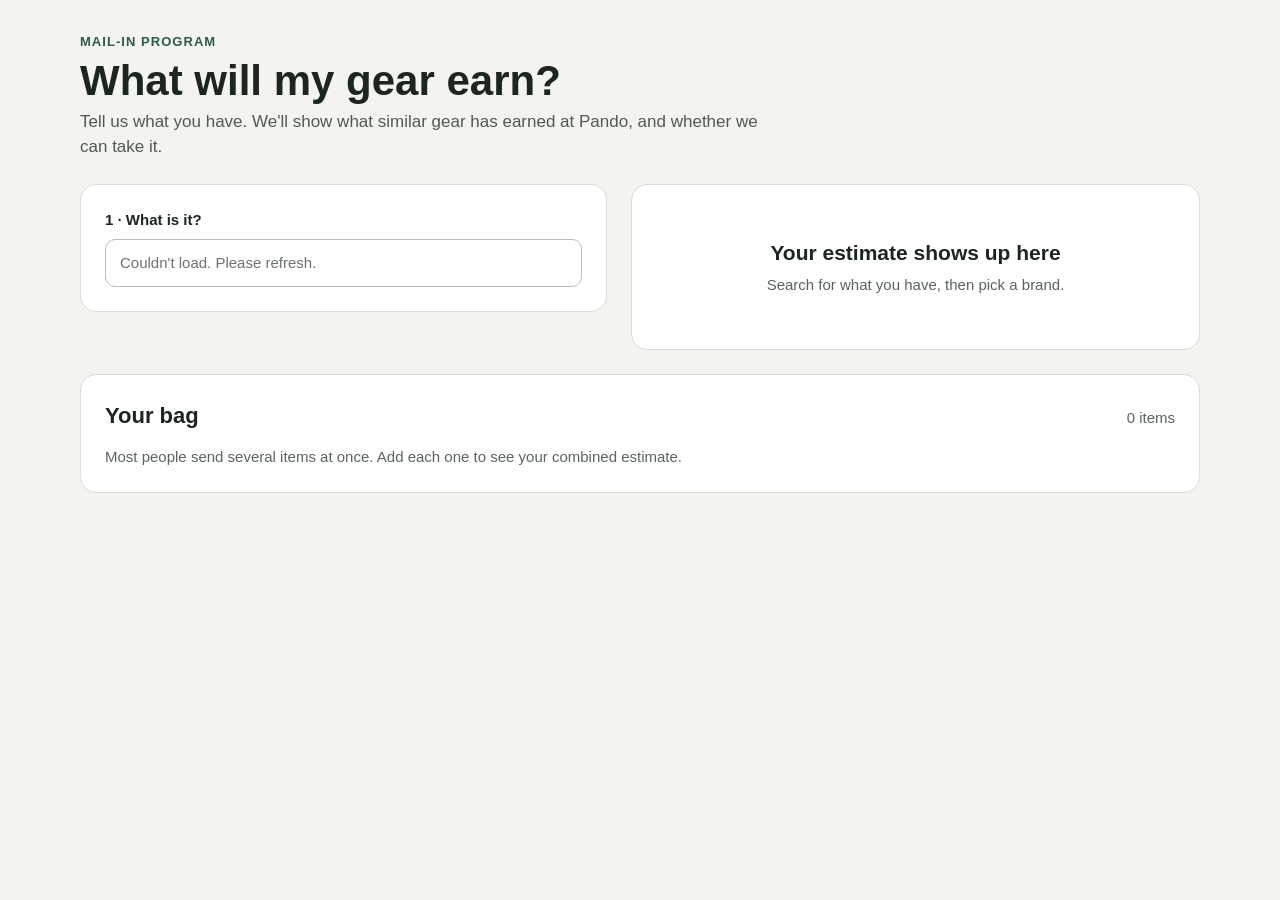
==== estimate/index.html @ 4e1f7913 "Update index.html" ====
<!doctype html>
<html lang="en">
<head>
<meta charset="utf-8">
<meta name="viewport" content="width=device-width, initial-scale=1">
<title>What will my gear earn? | Pando Refitters</title>
<meta name="robots" content="noindex">
<style>
  /* Page shell for the standalone test page. In Shopify, only #pando-estimator and its <style>/<script> are used. */
  body { margin: 0; background: #F3F4EF; font-family: -apple-system, BlinkMacSystemFont, "Segoe UI", Helvetica, Arial, sans-serif; }
  .pe-page { padding: 32px 16px 64px; }
</style>
</head>
<body>
<div class="pe-page">

<!-- ===================== Pando earnings estimator (embeddable) ===================== -->
<div id="pando-estimator" class="pe">
<style>
  .pe { --pe-accent: #2E5B47; --pe-accent-dark: #1F4033; --pe-ink: #1C2620; --pe-muted: #4F5A54; --pe-faint: #5A645E;
        --pe-line: #D9DDD3; --pe-line-2: #E3E6DE; --pe-card: #FFFFFF; --pe-soft: #F6F7F3; --pe-green-bg: #E8EFEA;
        --pe-amber-bg: #FBEEDD; --pe-amber-ink: #5A3D0B; --pe-red-bg: #F8E7E4; --pe-red-ink: #7A2626;
        color: var(--pe-ink); font: inherit; font-size: 15px; line-height: 1.5; max-width: 1120px; margin: 0 auto; box-sizing: border-box; }
  .pe *, .pe *::before, .pe *::after { box-sizing: border-box; }
  .pe button, .pe input { font: inherit; color: inherit; }
  .pe .pe-btn { color: #fff; }
  .pe .pe-btn-secondary, .pe .pe-textlink { color: var(--pe-accent-dark); }
  .pe .pe-btn[disabled] { opacity: .7; cursor: default; }
  .pe button:focus-visible, .pe input:focus-visible, .pe a:focus-visible { outline: 2px solid var(--pe-accent); outline-offset: 2px; }
  .pe [hidden] { display: none !important; }
  .pe-head { display: flex; flex-direction: column; gap: 6px; margin-bottom: 24px; max-width: 680px; }
  .pe-eyebrow { font-size: 13px; font-weight: 700; letter-spacing: .08em; text-transform: uppercase; color: var(--pe-accent); }
  .pe-h1 { margin: 0; font-size: clamp(30px, 5vw, 42px); line-height: 1.08; font-weight: 700; }
  .pe-lede { margin: 0; color: var(--pe-muted); font-size: 17px; }
  .pe-row { display: flex; flex-wrap: wrap; gap: 24px; align-items: flex-start; }
  .pe-card { background: var(--pe-card); border: 1px solid var(--pe-line); border-radius: 16px; padding: 24px; min-width: 0; }
  .pe-form { flex: 1 1 380px; display: flex; flex-direction: column; gap: 22px; }
  .pe-result { flex: 1.15 1 400px; display: flex; flex-direction: column; gap: 16px; }
  .pe-step-label { display: block; font-size: 15px; font-weight: 700; margin-bottom: 8px; }
  .pe-opt { font-weight: 400; color: var(--pe-faint); }
  .pe-input { width: 100%; min-height: 48px; padding: 0 14px; border: 1px solid #B9BFB4; border-radius: 10px; background: #fff; }
  .pe-input::placeholder { color: #6B746E; }
  .pe-list { margin-top: 6px; border: 1px solid var(--pe-line); border-radius: 12px; background: #fff; overflow: hidden; box-shadow: 0 8px 24px rgba(28,38,32,.08); }
  .pe-option { display: flex; width: 100%; justify-content: space-between; align-items: center; gap: 12px; min-height: 50px; padding: 8px 14px; border: 0; border-top: 1px solid #EEF0EA; background: #fff; text-align: left; cursor: pointer; }
  .pe-option:first-child { border-top: 0; }
  .pe-option[aria-selected="true"], .pe-option:hover { background: #EEF4F0; }
  .pe-option-main { display: flex; flex-direction: column; min-width: 0; }
  .pe-option-title { font-weight: 600; }
  .pe-option-sub { font-size: 13px; color: var(--pe-faint); }
  .pe-tag { flex-shrink: 0; font-size: 12px; font-weight: 700; border-radius: 999px; padding: 3px 10px; }
  .pe-tag-ok { color: #1F5A3A; background: #DCEBE1; }
  .pe-tag-warn { color: #7A4E00; background: #FBEAC8; }
  .pe-tag-no { color: #8A2A22; background: #F6DCD8; }
  .pe-hint { font-size: 13px; color: var(--pe-faint); margin-top: 6px; }
  .pe-chip { display: flex; justify-content: space-between; align-items: center; gap: 12px; border: 1px solid #C9CEC3; border-radius: 12px; padding: 10px 10px 10px 14px; }
  .pe-chip-title { font-weight: 700; }
  .pe-chip-sub { font-size: 13px; color: var(--pe-faint); }
  .pe-btn-ghost { flex-shrink: 0; min-height: 44px; padding: 0 14px; border: 1px solid #C9CEC3; border-radius: 10px; background: #fff; font-weight: 600; cursor: pointer; }
  .pe-pills { display: flex; flex-wrap: wrap; gap: 8px; }
  .pe-pill { min-height: 44px; padding: 0 14px; border-radius: 999px; border: 1px solid #C9CEC3; background: #fff; font-weight: 600; cursor: pointer; }
  .pe-pill[aria-pressed="true"] { background: var(--pe-accent); border-color: var(--pe-accent); color: #fff; }
  .pe-sublabel { font-size: 14px; font-weight: 700; margin: 0 0 8px; }
  .pe-accept { background: var(--pe-soft); border-radius: 12px; padding: 16px 18px; display: flex; flex-direction: column; gap: 10px; }
  .pe-accept-head { display: flex; flex-wrap: wrap; justify-content: space-between; align-items: center; gap: 8px; font-size: 14px; font-weight: 700; }
  .pe-rule { display: flex; gap: 10px; align-items: flex-start; font-size: 14px; color: #2C3A33; }
  .pe-ico { flex-shrink: 0; width: 22px; height: 22px; border-radius: 999px; display: flex; align-items: center; justify-content: center; margin-top: 1px; }
  .pe-ico-ok { background: #DCEBE1; color: #1F5A3A; }
  .pe-ico-warn { background: #FBEAC8; color: #7A4E00; }
  .pe-ico-no { background: #F6DCD8; color: #8A2A22; }
  .pe-more-toggle { display: flex; justify-content: space-between; align-items: center; gap: 12px; width: 100%; min-height: 48px; padding: 0; border: 0; background: transparent; text-align: left; cursor: pointer; }
  .pe-chev { flex-shrink: 0; width: 32px; height: 32px; border-radius: 999px; border: 1px solid #C9CEC3; display: flex; align-items: center; justify-content: center; transition: transform .15s; }
  .pe-more-toggle[aria-expanded="true"] .pe-chev { transform: rotate(180deg); }
  .pe-more { border-top: 1px solid var(--pe-line-2); padding-top: 18px; display: flex; flex-direction: column; gap: 18px; }
  .pe-more-body { display: flex; flex-direction: column; gap: 20px; }
  .pe-money { display: flex; align-items: center; gap: 8px; max-width: 220px; }
  .pe-cards { display: grid; grid-template-columns: repeat(2, minmax(0, 1fr)); gap: 8px; }
  .pe-card-btn { display: flex; flex-direction: column; gap: 2px; min-height: 60px; padding: 10px 12px; border-radius: 10px; border: 1px solid #C9CEC3; background: #fff; text-align: left; cursor: pointer; }
  .pe-card-btn[aria-pressed="true"] { border: 2px solid var(--pe-accent); background: #EEF4F0; padding: 9px 11px; }
  .pe-card-btn b { font-size: 14px; }
  .pe-card-btn span { font-size: 12px; color: var(--pe-muted); line-height: 1.35; }
  .pe-empty { text-align: center; color: var(--pe-faint); padding: 28px 0; }
  .pe-empty-title { font-size: 21px; font-weight: 700; color: var(--pe-ink); margin-bottom: 6px; }
  .pe-basis { font-size: 14px; color: var(--pe-muted); }
  .pe-ranges { display: grid; grid-template-columns: repeat(2, minmax(0, 1fr)); gap: 12px; }
  .pe-range { border: 1px solid #C9CEC3; border-radius: 12px; padding: 14px 16px; background: #fff; text-align: left; cursor: pointer; width: 100%; }
  .pe-range[aria-pressed="true"] { border: 2px solid var(--pe-accent); padding: 13px 15px; background: #EEF4F0; }
  .pe-range-pick { display: flex; align-items: center; gap: 8px; }
  .pe-radio { width: 16px; height: 16px; border-radius: 50%; border: 2px solid #9AA39C; flex-shrink: 0; }
  .pe-range[aria-pressed="true"] .pe-radio { border-color: var(--pe-accent); background: radial-gradient(circle, var(--pe-accent) 45%, transparent 50%); }
  .pe-timing { font-size: 14px; color: #3F4A44; }
  .pe-range-sub { font-size: 13px; color: var(--pe-muted); margin-top: 2px; }
  .pe-badge { display: inline-flex; align-items: center; gap: 6px; font-size: 13px; font-weight: 600; color: #1F5A3A; background: #E3EFE7; border-radius: 999px; padding: 4px 12px; align-self: flex-start; }
  .pe-rough-head { font-size: 20px; font-weight: 700; line-height: 1.3; margin: 0; }
  .pe-rough-body { margin: 0; color: var(--pe-muted); }
  .pe-inline-msrp { display: flex; flex-wrap: wrap; gap: 8px; align-items: center; }
  .pe-inline-msrp .pe-money { flex: 1 1 160px; max-width: none; }
  .pe-btn-secondary { min-height: 48px; padding: 0 18px; border: 1px solid var(--pe-accent); border-radius: 10px; background: #fff; color: var(--pe-accent-dark); font-weight: 700; cursor: pointer; }
  .pe-btn-secondary:hover { background: #EEF4F0; }
  .pe-context { border-top: 1px solid var(--pe-line-2); padding-top: 14px; display: flex; flex-direction: column; gap: 4px; }
  .pe-context-lede { font-size: 14px; color: var(--pe-muted); margin: 0 0 4px; }
  .pe-context .pe-comp-title { font-weight: 500; color: #3F4A44; }
  .pe-context .pe-comp-earn b { font-weight: 600; color: #3F4A44; }
  .pe-textlink { background: none; border: 0; padding: 0; color: var(--pe-accent-dark); font-weight: 600; text-decoration: underline; text-underline-offset: 3px; cursor: pointer; font-size: 14px; align-self: flex-start; }
  .pe-req { border: 1px solid var(--pe-line); border-radius: 12px; padding: 16px; display: flex; flex-direction: column; gap: 10px; background: #FCFCFA; }
  .pe-req h4 { margin: 0; font-size: 16px; }
  .pe-textarea { width: 100%; min-height: 84px; padding: 10px 14px; border: 1px solid #B9BFB4; border-radius: 10px; resize: vertical; font: inherit; }
  .pe-pending { font-size: 13px; font-weight: 600; color: #7A4E00; }
  .pe-badge-info { color: #3D4A63; background: #E6EAF2; }
  .pe-used { font-size: 13px; color: var(--pe-muted); display: flex; flex-wrap: wrap; gap: 4px 10px; align-items: baseline; }
  .pe-used .pe-textlink { font-size: 13px; }
  .pe-inline-flow { display: flex; flex-direction: column; gap: 16px; border: 1px solid var(--pe-line); border-radius: 12px; padding: 16px; background: #FCFCFA; }
  .pe .pe-btn[aria-disabled="true"] { opacity: .55; cursor: not-allowed; }
  .pe-range-label { font-size: 13px; font-weight: 600; color: #3F4A44; }
  .pe-range-value { font-size: clamp(24px, 4vw, 30px); font-weight: 700; line-height: 1.15; }
  .pe-note { border-radius: 12px; padding: 12px 16px; font-size: 14px; }
  .pe-note-green { background: var(--pe-green-bg); color: var(--pe-accent-dark); }
  .pe-note-amber { background: var(--pe-amber-bg); color: var(--pe-amber-ink); }
  .pe-note-red { background: var(--pe-red-bg); color: var(--pe-red-ink); }
  .pe-nudge { display: flex; gap: 12px; align-items: center; justify-content: space-between; width: 100%; min-height: 50px; padding: 12px 16px; border: 1px dashed #8FA597; border-radius: 12px; background: #F6F9F7; text-align: left; color: var(--pe-accent-dark); cursor: pointer; }
  .pe-comps h3 { margin: 0 0 4px; font-size: 15px; }
  .pe-comp { display: flex; justify-content: space-between; gap: 12px; padding: 11px 0; border-top: 1px solid var(--pe-line-2); }
  .pe-comp-title { font-weight: 600; }
  .pe-comp-meta { font-size: 13px; color: var(--pe-faint); }
  .pe-comp-earn { display: flex; flex-direction: column; align-items: flex-end; flex-shrink: 0; text-align: right; }
  .pe-btn { min-height: 48px; padding: 0 20px; border: 0; border-radius: 10px; background: var(--pe-accent); color: #fff; font-weight: 700; cursor: pointer; width: 100%; }
  .pe-btn:hover { background: var(--pe-accent-dark); }
  .pe-trust { display: flex; gap: 10px; align-items: flex-start; font-size: 13px; color: #3F4A44; border-top: 1px solid var(--pe-line-2); padding-top: 14px; }
  .pe-bag { margin-top: 24px; display: flex; flex-direction: column; gap: 14px; }
  .pe-bag-head { display: flex; justify-content: space-between; align-items: baseline; gap: 12px; }
  .pe-bag-head h2 { margin: 0; font-size: 22px; }
  .pe-bag-item { display: flex; justify-content: space-between; align-items: center; gap: 12px; padding: 10px 0; border-top: 1px solid var(--pe-line-2); }
  .pe-total { background: var(--pe-soft); border-radius: 12px; padding: 14px 16px; }
  .pe-total-value { font-size: 24px; font-weight: 700; line-height: 1.2; }
  .pe-x { min-width: 44px; min-height: 44px; border: 1px solid #C9CEC3; border-radius: 10px; background: #fff; cursor: pointer; display: flex; align-items: center; justify-content: center; }
  .pe-link-btn { display: flex; align-items: center; justify-content: center; min-height: 48px; border-radius: 10px; background: var(--pe-accent); color: #fff; font-weight: 700; text-decoration: none; }
  .pe-spin { display: inline-block; width: 14px; height: 14px; border: 2px solid #C9CEC3; border-top-color: var(--pe-accent); border-radius: 50%; animation: pe-spin .8s linear infinite; vertical-align: -2px; margin-right: 8px; }
  @keyframes pe-spin { to { transform: rotate(360deg); } }
  @media (max-width: 520px) { .pe-card { padding: 18px; } .pe-cards { grid-template-columns: 1fr; } }
</style>

<div class="pe-head">
  <div class="pe-eyebrow">Mail-in program</div>
  <h1 class="pe-h1">What will my gear earn?</h1>
  <p class="pe-lede">Tell us what you have. We'll show what similar gear has earned at Pando, and whether we can take it.</p>
</div>

<div class="pe-row">
  <section class="pe-card pe-form" aria-label="Your item">
    <div>
      <label class="pe-step-label" for="pe-cat">1 · What is it?</label>
      <div id="pe-cat-search">
        <input id="pe-cat" class="pe-input" type="text" role="combobox" aria-autocomplete="list" aria-expanded="false" aria-controls="pe-cat-list" autocomplete="off" placeholder="Loading…" disabled>
        <div id="pe-cat-list" class="pe-list" role="listbox" hidden></div>
        <div id="pe-cat-nomatch" class="pe-hint" hidden>No match yet. Try a simpler word, like “jacket”, “pack” or “skis”.</div>
      </div>
      <div id="pe-cat-chip" hidden></div>
      <div id="pe-labels" hidden style="margin-top:12px"></div>
    </div>

    <div id="pe-accept" class="pe-accept" hidden></div>

    <div id="pe-brand-step" hidden>
      <label class="pe-step-label" for="pe-brand">2 · Brand</label>
      <div id="pe-brand-search">
        <input id="pe-brand" class="pe-input" type="text" role="combobox" aria-autocomplete="list" aria-expanded="false" aria-controls="pe-brand-list" autocomplete="off" placeholder="Start typing a brand">
        <div id="pe-brand-list" class="pe-list" role="listbox" hidden></div>
      </div>
      <div id="pe-brand-chip" hidden></div>
    </div>

    <div id="pe-more" class="pe-more" hidden>
      <button type="button" id="pe-more-toggle" class="pe-more-toggle" aria-expanded="false" aria-controls="pe-more-body">
        <span><span style="font-weight:700">3 · Tell us more</span> <span class="pe-opt">(optional)</span><br><span id="pe-more-summary" class="pe-opt" style="font-size:13px"></span></span>
        <span class="pe-chev" aria-hidden="true"><svg width="14" height="14" viewBox="0 0 14 14" fill="none" stroke="currentColor" stroke-width="1.8" stroke-linecap="round" stroke-linejoin="round"><path d="M3.5 5.5L7 9l3.5-3.5"/></svg></span>
      </button>
      <div id="pe-more-body" class="pe-more-body" hidden>
        <div>
          <label class="pe-sublabel" for="pe-msrp" style="display:block">Original retail price</label>
          <div class="pe-money"><span style="font-weight:600">$</span><input id="pe-msrp" class="pe-input" type="number" inputmode="decimal" min="0" placeholder="e.g. 260"></div>
          <div class="pe-hint">The best way to tell us it's a premium model. A rough guess is fine.</div>
        </div>
        <div><div class="pe-sublabel">Condition</div><div id="pe-cond" class="pe-cards"></div></div>
        <div><div class="pe-sublabel">Age</div><div id="pe-age" class="pe-cards"></div></div>
        <div id="pe-fit-wrap" hidden><div class="pe-sublabel">Fit</div><div id="pe-fit" class="pe-pills"></div></div>
        <div id="pe-attrs"></div>
      </div>
    </div>
  </section>

  <section class="pe-card pe-result" id="pe-result" aria-live="polite"></section>
</div>

<section class="pe-card pe-bag" id="pe-bag" aria-label="Your bag"></section>

<script>
(() => {
  // ---------------- config ----------------
  const CONFIG = {
    functionUrl: "https://ehzcymnztsbbroxzcidq.supabase.co/functions/v1/earnings-estimate",
    restUrl: "https://ehzcymnztsbbroxzcidq.supabase.co/rest/v1",
    // Public (anon) key: safe to embed. It can only call the estimator and the brand list.
    anonKey: "eyJhbGciOiJIUzI1NiIsInR5cCI6IkpXVCJ9.eyJpc3MiOiJzdXBhYmFzZSIsInJlZiI6ImVoemN5bW56dHNiYnJveHpjaWRxIiwicm9sZSI6ImFub24iLCJpYXQiOjE3NzQ4OTUxOTIsImV4cCI6MjA5MDQ3MTE5Mn0.mwNRsmt9WGZAu85WY3GQ74VYilX3P9833gHBOrleTi8",
    rulesUrl: "rules.json",          // draft acceptance rules; moves to Airtable after review
    mailInUrl: "/pages/mail-in",     // where "Start my mail-in" goes
    freeShippingNote: "Free prepaid shipping label for bags of [X]+ items.",
    source: "estimate-page",
  };

  const root = document.getElementById("pando-estimator");
  const $ = (id) => root.querySelector("#" + id);
  const esc = (s) => String(s ?? "").replace(/[&<>"']/g, (c) => ({ "&": "&amp;", "<": "&lt;", ">": "&gt;", '"': "&quot;", "'": "&#39;" }[c]));
  const money = (n) => "$" + Number(n).toLocaleString("en-US");
  const shortName = (c) => { const p = c.split(" - "); return p[p.length - 1].trim(); };
  const headers = { "Content-Type": "application/json", Authorization: "Bearer " + CONFIG.anonKey, apikey: CONFIG.anonKey };

  const sessionId = (() => {
    try { let s = sessionStorage.getItem("pe-session"); if (!s) { s = Math.random().toString(36).slice(2) + Date.now().toString(36); sessionStorage.setItem("pe-session", s); } return s; }
    catch { return Math.random().toString(36).slice(2); }
  })();

  const CONDITIONS = [
    { id: "Excellent", label: "Like new", desc: "No visible wear. Could pass for new." },
    { id: "Great", label: "Great", desc: "Light wear you'd have to look for." },
    { id: "Good", label: "Good", desc: "Visible wear, fully functional." },
    { id: "Fair", label: "Well used", desc: "Obvious wear or cosmetic flaws." },
  ];
  const AGES = [
    { id: "Current", label: "Current", desc: "Still sold new, or 1–3 years old" },
    { id: "Recent", label: "A few years old", desc: "3–9 years old" },
    { id: "Legacy", label: "Older", desc: "10+ years old" },
  ];
  const ELIG = {
    "Mail-in OK": ["Mail-in accepted", "pe-tag-ok"],
    "In store only": ["In store only", "pe-tag-warn"],
    "Ask first": ["Case by case", "pe-tag-warn"],
    "Not accepting": ["Not accepting", "pe-tag-no"],
    "Donation only": ["Donation only", "pe-tag-warn"],
  };
  const ICON_CHECK = '<svg width="12" height="12" viewBox="0 0 12 12" fill="none" stroke="currentColor" stroke-width="2" stroke-linecap="round" stroke-linejoin="round" aria-hidden="true"><path d="M2.5 6.2l2.3 2.3 4.7-5"/></svg>';
  const ICON = {
    ok: '<span class="pe-ico pe-ico-ok" aria-label="Accepted"><svg width="12" height="12" viewBox="0 0 12 12" fill="none" stroke="currentColor" stroke-width="2" stroke-linecap="round" stroke-linejoin="round"><path d="M2.5 6.2l2.3 2.3 4.7-5"/></svg></span>',
    warn: '<span class="pe-ico pe-ico-warn" aria-label="Heads up"><svg width="12" height="12" viewBox="0 0 12 12" fill="none" stroke="currentColor" stroke-width="2" stroke-linecap="round"><path d="M6 2.5v4.2"/><path d="M6 9.3v.1"/></svg></span>',
    no: '<span class="pe-ico pe-ico-no" aria-label="Not accepted"><svg width="12" height="12" viewBox="0 0 12 12" fill="none" stroke="currentColor" stroke-width="2" stroke-linecap="round"><path d="M3.3 3.3l5.4 5.4M8.7 3.3l-5.4 5.4"/></svg></span>',
  };

  // ---------------- state ----------------
  const S = {
    cats: [], rules: {}, brands: [],
    catResults: [], catActive: 0, cat: null, label: null,
    brandResults: [], brandActive: 0, brand: "",
    moreOpen: false, msrp: "", msrpDraft: "", cond: "", age: "", size: "", attrs: {}, payout: "credit", flash: "",
    result: null, loading: false, error: "", added: false,
    req: { open: false, email: "", note: "", sending: false, sent: false, error: "" },
    bag: loadBag(),
  };
  function loadBag() { try { return JSON.parse(localStorage.getItem("pe-bag") || "[]"); } catch { return []; } }
  function saveBag() { try { localStorage.setItem("pe-bag", JSON.stringify(S.bag)); } catch {} }
  const ruleFor = (cat) => (cat && S.rules[cat.name.trim()]) || { m: "Ask first", r: [] };

  // ---------------- data loading ----------------
  async function init() {
    try {
      const [catRes, rulesRes, brandRes] = await Promise.all([
        fetch(CONFIG.functionUrl + "?action=categories", { headers }),
        fetch(CONFIG.rulesUrl).catch(() => null),
        fetch(CONFIG.restUrl + "/rpc/estimator_brands", { method: "POST", headers, body: "{}" }).catch(() => null),
      ]);
      S.cats = (await catRes.json()).categories || [];
      if (rulesRes && rulesRes.ok) S.rules = await rulesRes.json();
      if (brandRes && brandRes.ok) S.brands = (await brandRes.json()).map((b) => b.brand);
      const input = $("pe-cat");
      input.disabled = false;
      input.placeholder = "Try “puffy”, “skis” or “tent”";
    } catch (e) {
      $("pe-cat").placeholder = "Couldn't load. Please refresh.";
    }
    renderResult(); renderBag();
  }

  // ---------------- category search ----------------
  function searchCats(q) {
    const query = q.trim().toLowerCase();
    if (query.length < 2) return [];
    const tokens = query.split(/\s+/);
    const out = [];
    for (const cat of S.cats) {
      const labels = cat.labels.length ? cat.labels : [shortName(cat.name)];
      const terms = cat.searchTerms || [];
      const hay = [cat.name, ...cat.labels, ...terms].join(" | ").toLowerCase();
      if (!tokens.every((t) => hay.includes(t))) continue;
      let best = 0, viaTerm = null;
      for (const t of terms) {
        const tl = t.toLowerCase();
        const s = tl === query ? 9 : tl.startsWith(query) ? 7 : tl.includes(query) ? 5 : 0;
        if (s > best) { best = s; viaTerm = t; }
      }
      const labelHits = labels.map((l) => {
        const ll = l.toLowerCase();
        return { l, s: ll === query ? 10 : ll.startsWith(query) ? 8 : ll.includes(query) ? 6 : 0 };
      }).filter((x) => x.s > 0);
      if (labelHits.length) {
        for (const h of labelHits) out.push({ cat, label: cat.labels.length ? h.l : null, title: h.l, score: h.s });
      } else {
        const nameScore = cat.name.toLowerCase().includes(query) ? 4 : 2;
        out.push({ cat, label: cat.labels[0] || null, title: labels[0], via: viaTerm, score: Math.max(best, nameScore) });
      }
    }
    const elig = (c) => ruleFor(c).m;
    out.sort((a, b) => (b.score - a.score) || ((elig(a.cat) === "Not accepting") - (elig(b.cat) === "Not accepting")) || a.title.localeCompare(b.title));
    return out.slice(0, 8);
  }

  let noMatchTimer = null;
  function onCatInput() {
    const q = $("pe-cat").value;
    S.catResults = searchCats(q);
    S.catActive = 0;
    renderCatList();
    clearTimeout(noMatchTimer);
    if (q.trim().length >= 3 && !S.catResults.length) {
      noMatchTimer = setTimeout(() => {
        fetch(CONFIG.functionUrl, { method: "POST", headers, body: JSON.stringify({ event: "search_no_match", query: q.trim(), sessionId, source: CONFIG.source }) }).catch(() => {});
      }, 1500);
    }
  }

  function renderCatList() {
    const list = $("pe-cat-list"), input = $("pe-cat");
    const q = input.value.trim();
    $("pe-cat-nomatch").hidden = !(q.length >= 3 && !S.catResults.length);
    if (!S.catResults.length) { list.hidden = true; input.setAttribute("aria-expanded", "false"); return; }
    list.innerHTML = S.catResults.map((r, i) => {
      const e = ELIG[ruleFor(r.cat).m];
      const tag = e && ruleFor(r.cat).m !== "Mail-in OK" ? `<span class="pe-tag ${e[1]}">${esc(e[0])}</span>` : "";
      return `<button type="button" class="pe-option" role="option" id="pe-cat-opt-${i}" aria-selected="${i === S.catActive}" data-i="${i}">
        <span class="pe-option-main"><span class="pe-option-title">${esc(r.title)}</span><span class="pe-option-sub">${esc(r.cat.name)}</span></span>${tag}</button>`;
    }).join("");
    list.hidden = false;
    input.setAttribute("aria-expanded", "true");
    input.setAttribute("aria-activedescendant", "pe-cat-opt-" + S.catActive);
  }

  function selectCat(r) {
    S.cat = r.cat; S.label = r.label;
    S.size = r.cat.sizeTypes.length === 1 ? r.cat.sizeTypes[0] : "";
    resetItem(); S.flash = "";
    $("pe-cat").value = ""; S.catResults = []; renderCatList();
    renderAll(); requestEstimate();
    if (!S.brand) setTimeout(() => $("pe-brand") && $("pe-brand").focus(), 0);
  }

  // ---------------- brand search ----------------
  function searchBrands(q) {
    const s = q.trim().toLowerCase();
    if (!s) return [];
    const starts = [], contains = [];
    for (const b of S.brands) {
      const bl = b.toLowerCase();
      if (bl.startsWith(s)) starts.push(b); else if (bl.includes(s)) contains.push(b);
    }
    const res = starts.concat(contains).slice(0, 6);
    if (!res.some((b) => b.toLowerCase() === s) && q.trim().length >= 2) res.push({ custom: q.trim() });
    res.push("Other / not sure");
    return res;
  }
  function renderBrandList() {
    const list = $("pe-brand-list"), input = $("pe-brand");
    if (!S.brandResults.length) { list.hidden = true; input.setAttribute("aria-expanded", "false"); return; }
    list.innerHTML = S.brandResults.map((b, i) => {
      const label = typeof b === "object" ? `Use “${esc(b.custom)}”` : esc(b);
      return `<button type="button" class="pe-option" role="option" id="pe-brand-opt-${i}" aria-selected="${i === S.brandActive}" data-i="${i}"><span class="pe-option-title">${label}</span></button>`;
    }).join("");
    list.hidden = false;
    input.setAttribute("aria-expanded", "true");
    input.setAttribute("aria-activedescendant", "pe-brand-opt-" + S.brandActive);
  }
  function selectBrand(b) {
    S.brand = typeof b === "object" ? b.custom : (b === "Other / not sure" ? "Other" : b);
    S.added = false; resetReq();
    $("pe-brand").value = ""; S.brandResults = []; renderBrandList();
    renderAll(); requestEstimate();
  }

  function comboKeys(e, kind) {
    const isCat = kind === "cat";
    const list = isCat ? S.catResults : S.brandResults;
    if (!list.length) return;
    const key = isCat ? "catActive" : "brandActive";
    if (e.key === "ArrowDown") { e.preventDefault(); S[key] = Math.min(S[key] + 1, list.length - 1); }
    else if (e.key === "ArrowUp") { e.preventDefault(); S[key] = Math.max(S[key] - 1, 0); }
    else if (e.key === "Enter") { e.preventDefault(); isCat ? selectCat(list[S[key]]) : selectBrand(list[S[key]]); return; }
    else if (e.key === "Escape") { if (isCat) { S.catResults = []; } else { S.brandResults = []; } }
    else return;
    isCat ? renderCatList() : renderBrandList();
  }

  // ---------------- form rendering ----------------
  function renderAll() {
    const cat = S.cat;
    const rule = ruleFor(cat);
    const paying = cat && rule.m !== "Not accepting" && rule.m !== "Donation only";

    $("pe-cat-search").hidden = !!cat;
    $("pe-cat-chip").hidden = !cat;
    if (cat) {
      $("pe-cat-chip").innerHTML = `<div class="pe-chip"><div><div class="pe-chip-title">${esc(S.label || shortName(cat.name))}</div><div class="pe-chip-sub">${esc(cat.name)}</div></div><button type="button" class="pe-btn-ghost" data-act="clear-cat">Change</button></div>`;
    }
    const labels = $("pe-labels");
    labels.hidden = !(cat && cat.labels.length > 1);
    if (cat && cat.labels.length > 1) {
      labels.innerHTML = `<div class="pe-sublabel">Which type?</div><div class="pe-pills">${cat.labels.map((l) => `<button type="button" class="pe-pill" aria-pressed="${l === S.label}" data-act="label" data-v="${esc(l)}">${esc(l)}</button>`).join("")}</div>`;
    }

    const acc = $("pe-accept");
    acc.hidden = !cat;
    if (cat) {
      const e = ELIG[rule.m] || ELIG["Ask first"];
      const rows = rule.r.length ? rule.r.map((x) => {
        const kind = x[0] === "+" ? "ok" : x[0] === "-" ? "no" : "warn";
        return `<div class="pe-rule">${ICON[kind]}<span>${esc(x.slice(2))}</span></div>`;
      }).join("") : `<div class="pe-rule"><span>We'll review this one by hand. Ask us if you're not sure.</span></div>`;
      acc.innerHTML = `<div class="pe-accept-head"><span>What we accept</span><span class="pe-tag ${e[1]}">${esc(e[0])}</span></div>${rows}`;
    }

    $("pe-brand-step").hidden = !paying;
    $("pe-brand-search").hidden = !!S.brand;
    $("pe-brand-chip").hidden = !S.brand;
    if (S.brand) {
      $("pe-brand-chip").innerHTML = `<div class="pe-chip"><div class="pe-chip-title">${esc(S.brand === "Other" ? "Other / not sure" : S.brand)}</div><button type="button" class="pe-btn-ghost" data-act="clear-brand">Change</button></div>`;
    }

    $("pe-more").hidden = !paying;
    $("pe-more-toggle").setAttribute("aria-expanded", String(S.moreOpen));
    $("pe-more-body").hidden = !S.moreOpen;
    const filled = [S.msrp && "retail price", S.cond && "condition", S.age && "age", S.size && cat && cat.sizeTypes.length > 1 && "fit"].filter(Boolean);
    const attrCount = Object.values(S.attrs).filter((v) => v.length).length;
    if (attrCount) filled.push(attrCount + " detail" + (attrCount > 1 ? "s" : ""));
    $("pe-more-summary").textContent = filled.length ? "Added: " + filled.join(", ") : "Retail price, condition and age sharpen the estimate";

    $("pe-cond").innerHTML = CONDITIONS.map((c) => `<button type="button" class="pe-card-btn" aria-pressed="${c.id === S.cond}" data-act="cond" data-v="${c.id}"><b>${c.label}</b><span>${c.desc}</span></button>`).join("");
    $("pe-age").innerHTML = AGES.map((a) => `<button type="button" class="pe-card-btn" aria-pressed="${a.id === S.age}" data-act="age" data-v="${a.id}"><b>${a.label}</b><span>${a.desc}</span></button>`).join("");
    const fits = cat ? cat.sizeTypes : [];
    $("pe-fit-wrap").hidden = fits.length < 2;
    $("pe-fit").innerHTML = fits.map((z) => `<button type="button" class="pe-pill" aria-pressed="${z === S.size}" data-act="size" data-v="${esc(z)}">${esc(z)}</button>`).join("");
    $("pe-attrs").innerHTML = (cat ? cat.attributes : []).map((a) => {
      const multi = /feature/i.test(a.label);
      const cur = S.attrs[a.key] || [];
      return `<div style="margin-bottom:18px"><div class="pe-sublabel">${esc(a.label)} ${multi ? '<span class="pe-opt">(pick any)</span>' : ""}</div><div class="pe-pills">${a.options.map((o) =>
        `<button type="button" class="pe-pill" aria-pressed="${cur.includes(o)}" data-act="attr" data-k="${a.key}" data-multi="${multi}" data-v="${esc(o)}">${esc(o)}</button>`).join("")}</div></div>`;
    }).join("");

    renderResult();
  }

  // ---------------- estimate ----------------
  let estTimer = null, reqSeq = 0;
  function requestEstimate(delay = 300) {
    clearTimeout(estTimer);
    const rule = ruleFor(S.cat);
    if (!S.cat || !S.brand || rule.m === "Not accepting" || rule.m === "Donation only") { S.result = null; S.loading = false; renderResult(); return; }
    S.loading = true; renderResult();
    estTimer = setTimeout(async () => {
      const seq = ++reqSeq;
      const attributes = {};
      for (const [k, v] of Object.entries(S.attrs)) if (v.length) attributes[k] = v;
      try {
        const res = await fetch(CONFIG.functionUrl, {
          method: "POST", headers,
          body: JSON.stringify({ category: S.cat.id, label: S.label, brand: S.brand, sizeType: S.size || null, attributes,
            condition: S.cond || null, age: S.age || null, msrp: S.msrp ? Number(S.msrp) : null, sessionId, source: CONFIG.source }),
        });
        const data = await res.json();
        if (seq !== reqSeq) return;
        if (!res.ok) throw new Error(data.error || "Request failed");
        S.result = data; S.error = "";
      } catch (e) {
        if (seq !== reqSeq) return;
        S.result = null; S.error = "We couldn't get an estimate right now. Please try again in a moment.";
      }
      S.loading = false; renderResult();
    }, delay);
  }

  // ---------------- result rendering (three confidence states) ----------------
  const TRUST = `<div class="pe-trust"><svg width="18" height="18" viewBox="0 0 18 18" fill="none" stroke="#2E5B47" stroke-width="1.6" stroke-linecap="round" stroke-linejoin="round" aria-hidden="true" style="flex-shrink:0;margin-top:1px"><path d="M9 1.8l5.6 2.3v4.3c0 3.6-2.4 6.4-5.6 7.8-3.2-1.4-5.6-4.2-5.6-7.8V4.1L9 1.8z"/><path d="M6.4 9.1l1.8 1.8 3.5-3.6"/></svg><span>A person on our team inspects every item, and you approve our price before anything is listed. This estimate is a starting point, not an offer.</span></div>`;

  const nounFor = (r) => (S.label || shortName(r.category.name)).toLowerCase();

  function compsHtml(comps, heading, quiet) {
    if (!comps || !comps.length) return "";
    return `<div class="${quiet ? "pe-context" : "pe-comps"}">${quiet ? `<p class="pe-context-lede">${heading}</p>` : `<h3>${heading}</h3>`}${comps.map((c) => {
      const meta = [c.condition ? c.condition + " condition" : null, "sold " + c.soldMonth, c.daysToSell != null ? `in ${c.daysToSell} day${c.daysToSell === 1 ? "" : "s"}` : null].filter(Boolean).join(" · ");
      return `<div class="pe-comp"><div style="min-width:0"><div class="pe-comp-title">${esc(c.title)}</div><div class="pe-comp-meta">${esc(meta)}</div></div>
        <div class="pe-comp-earn"><b>${money(c.credit)} credit</b><span class="pe-comp-meta">${money(c.cash)} cash</span></div></div>`;
    }).join("")}</div>`;
  }

  function requestHtml() {
    const q = S.req;
    if (q.sent) return `<div class="pe-note pe-note-green"><strong>Thanks, we've got it.</strong> We'll email you at ${esc(q.email)} with a personal estimate.</div>`;
    if (!q.open) return "";
    return `<div class="pe-req" id="pe-req">
      <h4>Get a personal estimate</h4>
      <div style="font-size:14px;color:var(--pe-muted)">Someone on our team will look at what you have and email you back.</div>
      <label class="pe-sublabel" for="pe-req-email" style="margin:0">Email</label>
      <input id="pe-req-email" class="pe-input" type="email" autocomplete="email" placeholder="you@example.com" value="${esc(q.email)}">
      <label class="pe-sublabel" for="pe-req-note" style="margin:0">Anything that helps <span class="pe-opt">(optional)</span></label>
      <textarea id="pe-req-note" class="pe-textarea" placeholder="Model, year, size, condition…">${esc(q.note)}</textarea>
      ${q.error ? `<div class="pe-note pe-note-red">${esc(q.error)}</div>` : ""}
      <button type="button" class="pe-btn" data-act="req-send" ${q.sending ? "disabled" : ""}>${q.sending ? '<span class="pe-spin"></span>Sending…' : "Send my request"}</button>
    </div>`;
  }

  // Rough / no-sales flow: original retail price -> age -> condition, then estimate.
  function inlineDetailsHtml() {
    const cards = (list, cur, act) => list.map((x) => `<button type="button" class="pe-card-btn" aria-pressed="${x.id === cur}" data-act="${act}" data-v="${x.id}"><b>${x.label}</b><span>${x.desc}</span></button>`).join("");
    const ready = Number(S.msrpDraft) > 0;
    return `<div class="pe-inline-flow">
      <div><label class="pe-sublabel" for="pe-msrp-inline" style="display:block">1. Original retail price</label>
        <div class="pe-money" style="max-width:240px"><span style="font-weight:600">$</span><input id="pe-msrp-inline" class="pe-input" type="number" inputmode="decimal" min="0" placeholder="e.g. 300" value="${esc(S.msrpDraft)}"></div>
        <div class="pe-hint">A rough guess is fine.</div></div>
      <div><div class="pe-sublabel">2. Age</div><div class="pe-cards">${cards(AGES, S.age, "age-inline")}</div></div>
      <div><div class="pe-sublabel">3. Condition</div><div class="pe-cards">${cards(CONDITIONS, S.cond, "cond-inline")}</div></div>
      <button type="button" class="pe-btn" data-act="msrp-go" ${ready ? "" : 'aria-disabled="true"'}>Get my estimate</button>
    </div>`;
  }

  function roughHeadline(r) {
    const where = nounFor(r);
    const why = r.confidenceReasons || [];
    if (why.includes("brand_not_matched")) return `We don't have enough ${esc(S.brand)} ${esc(where)} sales to estimate automatically.`;
    if (why.includes("few_sales")) return `We've only had a few ${esc(where)} sales, so we can't estimate this one automatically.`;
    if (why.includes("wide_range")) return `${esc(where.charAt(0).toUpperCase() + where.slice(1))} prices vary a lot, so an automatic estimate wouldn't be reliable.`;
    return `We can't estimate this one automatically.`;
  }

  function usedInputsHtml() {
    const bits = [];
    if (S.msrp) bits.push(`${money(S.msrp)} retail`);
    if (S.age) bits.push((AGES.find((a) => a.id === S.age) || {}).label);
    if (S.cond) bits.push((CONDITIONS.find((c) => c.id === S.cond) || {}).label);
    if (!bits.length) return "";
    return `<div class="pe-used">Using: ${bits.map(esc).join(" · ")} <button type="button" class="pe-textlink" data-act="edit-details">Edit</button></div>`;
  }

  function renderResult() {
    const box = $("pe-result");
    const cat = S.cat;
    const rule = ruleFor(cat);
    if (!cat) {
      box.innerHTML = (S.flash ? `<div class="pe-note pe-note-green" style="font-weight:600">${esc(S.flash)}</div>` : "")
        + `<div class="pe-empty"><div class="pe-empty-title">${S.flash ? "What's next?" : "Your estimate shows up here"}</div>Search for what you have, then pick a brand.</div>`;
      return;
    }
    if (rule.m === "Not accepting") {
      const why = (rule.r.find((x) => x[0] === "-") || "- Not currently accepting").slice(2);
      box.innerHTML = `<div class="pe-note pe-note-red"><div style="font-size:19px;font-weight:700;margin-bottom:4px">We're not taking this right now</div>${esc(why)}.</div>
        <p style="margin:0;color:var(--pe-muted)">Still want it to do some good? Our donation bags turn gear we can't resell into support for our conservation partners.</p>`;
      return;
    }
    if (rule.m === "Donation only") {
      box.innerHTML = `<div class="pe-note pe-note-amber"><div style="font-size:19px;font-weight:700;margin-bottom:4px">Donation only</div>We can't pay for this one, but we'd gladly take it in a donation bag. Proceeds support our conservation partners.</div>`;
      return;
    }
    if (!S.brand) { box.innerHTML = `<div class="pe-empty"><div class="pe-empty-title">Add a brand to see your estimate</div>Pick “Other / not sure” if you don't see it.</div>`; return; }
    if (S.error) { box.innerHTML = `<div class="pe-note pe-note-red">${esc(S.error)}</div>`; return; }
    if (S.loading && !S.result) { box.innerHTML = `<div class="pe-empty"><span class="pe-spin"></span>Checking recent sales…</div>`; return; }
    const r = S.result;
    if (!r) return;

    const where = nounFor(r);
    const inStore = rule.m === "In store only";
    const parts = [];
    const conf = r.status !== "ok" ? "none" : (r.confidence || "strong");
    const reasons = r.confidenceReasons || [];

    // ---- States 2 and 3: no reliable automatic estimate ----
    if (conf === "none" || conf === "rough") {
      parts.push(`<p class="pe-rough-head">${conf === "none" ? `We don't have enough ${esc(where)} sales to estimate this yet.` : roughHeadline(r)}</p>`);
      parts.push(`<p class="pe-rough-body">Tell us a little more and we'll estimate from the original retail price, or ask our team for a personal estimate.</p>`);
      parts.push(inlineDetailsHtml());
      if (!S.req.open && !S.req.sent) parts.push(`<button type="button" class="pe-textlink" data-act="req-open">Rather have a person look at it? Get a personal estimate</button>`);
      parts.push(requestHtml());
      if (conf === "rough") {
        const sel = S.payout === "cash" ? r.earnings.cash : r.earnings.credit;
        const label = S.payout === "cash" ? "cash" : "store credit";
        parts.push(compsHtml(r.comps, `For context, other ${esc(where)} sales have earned around ${money(sel.low)}–${money(sel.high)} in ${label}. Yours could be quite different.`, true));
      }
      if (!inStore) {
        parts.push(`<button type="button" class="pe-textlink" data-act="add-pending">Add to my bag without an estimate</button>`);
      }
      parts.push(TRUST);
      box.innerHTML = parts.join("");
      return;
    }

    // ---- State 1: show the estimate ----
    const est = r.estimate || { credit: r.earnings.credit, cash: r.earnings.cash };
    const fromRetail = reasons.includes("retail_price") || reasons.includes("retail_price_only");
    const leansOnRetail = fromRetail && (reasons.includes("brand_not_matched") || reasons.includes("few_sales") || reasons.includes("retail_price_only"));
    const brandPart = r.match.brandMatched ? `${esc(S.brand)} ` : "";
    const badge = leansOnRetail
      ? `<span class="pe-badge pe-badge-info">Estimated from your retail price${S.age || S.cond ? ", age and condition" : ""}</span>`
      : fromRetail
        ? `<span class="pe-badge">${ICON_CHECK}Based on ${r.match.salesMatched} recent sales and your retail price</span>`
        : `<span class="pe-badge">${ICON_CHECK}Strong match · ${r.match.salesMatched} ${brandPart}${esc(where)} sales</span>`;
    parts.push(`<div style="display:flex;flex-wrap:wrap;align-items:center;gap:8px">${badge}${S.loading ? '<span class="pe-spin"></span>' : ""}</div>`);
    if (leansOnRetail) {
      const lead = reasons.includes("retail_price_only")
        ? `We haven't sold any ${esc(where)} like this yet, so this estimate comes from the original retail price you entered.`
        : `We haven't sold many ${reasons.includes("brand_not_matched") ? esc(S.brand) + " " : ""}${esc(where)}s, so this estimate leans mostly on the original retail price you entered.`;
      parts.push(`<div class="pe-note pe-note-amber">${lead}</div>`);
    }
    parts.push(usedInputsHtml());
    const sub = fromRetail ? "Your estimated range" : `Similar items earned ${money(r.earnings[S.payout === "cash" ? "cash" : "credit"].low)}–${money(r.earnings[S.payout === "cash" ? "cash" : "credit"].high)}`;
    const pick = (id, label, rng) => `<button type="button" class="pe-range" aria-pressed="${S.payout === id}" data-act="payout" data-v="${id}">
        <div class="pe-range-pick"><span class="pe-radio" aria-hidden="true"></span><span class="pe-range-label">${label}</span></div>
        <div class="pe-range-value">${money(rng.low)}–${money(rng.high)}</div></button>`;
    parts.push(`<div class="pe-ranges" role="group" aria-label="How you'd like to be paid">${pick("credit", "Store credit", est.credit)}${pick("cash", "Cash", est.cash)}</div>`);
    if (!fromRetail) parts.push(`<div class="pe-range-sub">${sub}</div>`);
    if (S.payout === "credit") {
      parts.push(`<div class="pe-timing">Available once you approve our offer. No need to wait for your item to sell.</div>`);
    } else {
      const w = r.weeksToSell;
      const wk = w ? ` · estimated ${w.low === w.high ? w.low : w.low + "–" + w.high} week${w.high === 1 ? "" : "s"}` : "";
      parts.push(`<div class="pe-timing">Paid when your item sells${wk}</div>`);
    }
    if (r.retail && r.retail.blend === "premium" && !leansOnRetail) parts.push(`<div class="pe-note pe-note-green">Your original retail price is well above typical sales here, so we weighted it heavily. Premium pieces like this often earn more.</div>`);
    if (!r.retail) parts.push(`<button type="button" class="pe-nudge" data-act="open-msrp"><span><strong>Premium model?</strong> Add the original retail price for a sharper estimate.</span><span style="font-weight:700">Add</span></button>`);
    if (est.credit.high < 12) parts.push(`<div class="pe-note pe-note-amber"><strong>Probably not worth mailing on its own.</strong> Add it to a bag with other gear, or send it in a donation bag.</div>`);
    if (inStore) {
      parts.push(`<div class="pe-note pe-note-amber"><strong>Bring this one to our Provo store.</strong> We can't take it by mail. Drop it off at 249 N University Ave and we'll look at it with you.</div>`);
    } else {
      if (rule.m === "Ask first") parts.push(`<div class="pe-note pe-note-amber">We decide on this one case by case, so we'll confirm with you before you ship it.</div>`);
      parts.push(`<button type="button" class="pe-btn" data-act="add">Add to my bag</button>`);
    }
    parts.push(compsHtml(r.comps, leansOnRetail ? `For context, other ${esc(where)} sales` : r.match.brandMatched ? `Recent ${esc(S.brand)} ${esc(where)} sales` : "Similar gear we've sold recently", leansOnRetail));
    if (!S.req.open && !S.req.sent) parts.push(`<button type="button" class="pe-textlink" data-act="req-open">Something special about yours? Ask our team for a personal estimate</button>`);
    parts.push(requestHtml());
    parts.push(TRUST);
    box.innerHTML = parts.join("");
  }

  async function sendRequest() {
    const q = S.req;
    q.email = ($("pe-req-email") || {}).value?.trim() || q.email;
    q.note = ($("pe-req-note") || {}).value || q.note;
    if (!/^[^\s@]+@[^\s@]+\.[^\s@]+$/.test(q.email)) { q.error = "Please enter a valid email address."; renderResult(); return; }
    q.error = ""; q.sending = true; renderResult();
    const attributes = {};
    for (const [k, v] of Object.entries(S.attrs)) if (v.length) attributes[k] = v;
    const r = S.result;
    const shownEst = r && r.status === "ok" ? (r.estimate || r.earnings) : null;
    try {
      const res = await fetch(CONFIG.functionUrl, {
        method: "POST", headers,
        body: JSON.stringify({ event: "estimate_request", email: q.email, note: q.note, category: S.cat && S.cat.id, label: S.label, brand: S.brand,
          sizeType: S.size || null, attributes, condition: S.cond || null, age: S.age || null, msrp: (S.msrp || S.msrpDraft) ? Number(S.msrp || S.msrpDraft) : null,
          shown: shownEst ? { confidence: r.confidence, credit: { low: shownEst.credit.low, high: shownEst.credit.high } } : { confidence: "none" },
          sessionId, source: CONFIG.source }),
      });
      if (!res.ok) throw new Error();
      q.sent = true; q.open = false;
    } catch {
      q.error = "Something went wrong sending that. Please try again, or email us at hello@pandorefitters.com.";
    }
    q.sending = false; renderResult();
  }

  // ---------------- bag ----------------
  function renderBag() {
    const box = $("pe-bag");
    const n = S.bag.length;
    if (!n) {
      box.innerHTML = `<div class="pe-bag-head"><h2>Your bag</h2><span class="pe-opt">0 items</span></div><p style="margin:0;color:var(--pe-faint)">Most people send several items at once. Add each one to see your combined estimate.</p>`;
      return;
    }
    const priced = S.bag.filter((x) => !x.pending);
    const pendingCount = n - priced.length;
    const sum = (k) => priced.reduce((a, x) => a + x[k], 0);
    const total = priced.length
      ? `<div class="pe-total"><div class="pe-range-label">Estimated total${pendingCount ? ` (${priced.length} of ${n} items)` : ""}</div><div class="pe-total-value">${money(sum("creditLo"))}–${money(sum("creditHi"))} credit</div><div class="pe-comp-meta">or ${money(sum("cashLo"))}–${money(sum("cashHi"))} cash${pendingCount ? ` · plus ${pendingCount} item${pendingCount === 1 ? "" : "s"} we'll price when they arrive` : ""}</div></div>`
      : `<div class="pe-total"><div class="pe-range-label">Estimated total</div><div class="pe-comp-meta">We'll price ${pendingCount === 1 ? "this item" : "these items"} by hand when ${pendingCount === 1 ? "it arrives" : "they arrive"}, and you approve before anything is listed.</div></div>`;
    box.innerHTML = `<div class="pe-bag-head"><h2>Your bag</h2><span class="pe-opt">${n} item${n === 1 ? "" : "s"}</span></div>
      <div>${S.bag.map((it) => `<div class="pe-bag-item"><div><div style="font-weight:600">${esc(it.label)}</div>${it.pending
        ? `<div class="pe-pending">Estimate pending</div>`
        : `<div class="pe-comp-meta">${money(it.creditLo)}–${money(it.creditHi)} credit · ${money(it.cashLo)}–${money(it.cashHi)} cash</div>`}</div>
        <button type="button" class="pe-x" data-act="remove" data-id="${it.id}" aria-label="Remove ${esc(it.label)}"><svg width="16" height="16" viewBox="0 0 16 16" fill="none" stroke="currentColor" stroke-width="1.8" stroke-linecap="round"><path d="M4 4l8 8M12 4l-8 8"/></svg></button></div>`).join("")}</div>
      ${total}
      <div style="font-size:14px;color:#3F4A44">${esc(CONFIG.freeShippingNote)}</div>
      <a class="pe-link-btn" href="${esc(CONFIG.mailInUrl)}">Start my mail-in</a>`;
  }

  // ---------------- events ----------------
  $("pe-cat").addEventListener("input", onCatInput);
  $("pe-cat").addEventListener("keydown", (e) => comboKeys(e, "cat"));
  $("pe-brand").addEventListener("input", () => { S.brandResults = searchBrands($("pe-brand").value); S.brandActive = 0; renderBrandList(); });
  $("pe-brand").addEventListener("keydown", (e) => comboKeys(e, "brand"));
  $("pe-cat-list").addEventListener("click", (e) => { const b = e.target.closest("[data-i]"); if (b) selectCat(S.catResults[+b.dataset.i]); });
  $("pe-brand-list").addEventListener("click", (e) => { const b = e.target.closest("[data-i]"); if (b) selectBrand(S.brandResults[+b.dataset.i]); });
  $("pe-more-toggle").addEventListener("click", () => { S.moreOpen = !S.moreOpen; renderAll(); });
  $("pe-msrp").addEventListener("input", () => { S.msrp = $("pe-msrp").value; S.msrpDraft = S.msrp; S.added = false; renderAll(); requestEstimate(800); });

  // Keep request-form typing in state without re-rendering (so focus isn't lost).
  root.addEventListener("input", (e) => {
    if (e.target.id === "pe-req-email") S.req.email = e.target.value;
    if (e.target.id === "pe-req-note") S.req.note = e.target.value;
    if (e.target.id === "pe-msrp-inline") {
      S.msrpDraft = e.target.value;
      const go = root.querySelector('[data-act="msrp-go"]');
      if (go) { if (Number(S.msrpDraft) > 0) go.removeAttribute("aria-disabled"); else go.setAttribute("aria-disabled", "true"); }
    }
  });
  root.addEventListener("keydown", (e) => {
    if (e.target.id === "pe-msrp-inline" && e.key === "Enter") { e.preventDefault(); root.querySelector('[data-act="msrp-go"]').click(); }
  });
  const resetReq = () => { S.req = { open: false, email: S.req.email, note: "", sending: false, sent: false, error: "" }; };
  // Everything that describes one specific item. Cleared when the item changes or is added to the bag.
  function resetItem() {
    S.msrp = ""; S.msrpDraft = ""; S.cond = ""; S.age = ""; S.attrs = {}; S.moreOpen = false;
    S.added = false; S.result = null; S.error = ""; S.loading = false;
    const m = $("pe-msrp"); if (m) m.value = "";
    resetReq();
  }
  function startNextItem(message) {
    S.cat = null; S.label = null; S.brand = ""; S.size = ""; resetItem();
    S.flash = message; renderAll(); renderBag();
    const top = root.querySelector('.pe-form');
    if (top && top.getBoundingClientRect().top < 0) top.scrollIntoView({ behavior: 'smooth', block: 'start' });
    setTimeout(() => $("pe-cat").focus({ preventScroll: true }), 0);
  }

  root.addEventListener("click", (e) => {
    const t = e.target.closest("[data-act]");
    if (!t) return;
    const v = t.dataset.v;
    switch (t.dataset.act) {
      case "clear-cat": S.cat = null; S.label = null; resetItem(); renderAll(); setTimeout(() => $("pe-cat").focus(), 0); return;
      case "clear-brand": S.brand = ""; S.result = null; S.added = false; renderAll(); setTimeout(() => $("pe-brand").focus(), 0); return;
      case "label": S.label = v; break;
      case "cond": S.cond = S.cond === v ? "" : v; break;
      case "age": S.age = S.age === v ? "" : v; break;
      case "size": S.size = S.size === v ? "" : v; break;
      case "attr": {
        const k = t.dataset.k, cur = S.attrs[k] || [];
        S.attrs[k] = t.dataset.multi === "true" ? (cur.includes(v) ? cur.filter((x) => x !== v) : cur.concat(v)) : (cur.includes(v) ? [] : [v]);
        break;
      }
      case "payout": S.payout = v; renderResult(); return;
      case "req-open": S.req.open = true; renderResult(); setTimeout(() => $("pe-req-email") && $("pe-req-email").focus(), 0); return;
      case "req-send": sendRequest(); return;
      case "msrp-go": {
        const val = S.msrpDraft;
        if (!val || Number(val) <= 0) { $("pe-msrp-inline") && $("pe-msrp-inline").focus(); return; }
        S.msrp = val; $("pe-msrp").value = val; S.added = false; S.result = null; renderAll(); requestEstimate(0); return;
      }
      case "age-inline": S.age = S.age === v ? "" : v; renderResult(); return;
      case "cond-inline": S.cond = S.cond === v ? "" : v; renderResult(); return;
      case "edit-details": S.moreOpen = true; renderAll(); setTimeout(() => $("pe-more").scrollIntoView({ behavior: "smooth", block: "nearest" }), 0); return;
      case "add-pending": {
        const label = (S.brand && S.brand !== "Other" ? S.brand + " " : "") + (S.label || shortName(S.cat.name));
        S.bag.push({ id: Date.now(), label, pending: true });
        saveBag(); startNextItem(`Added ${label} to your bag. We'll price it when it arrives.`); return;
      }
      case "open-msrp": S.moreOpen = true; renderAll(); setTimeout(() => $("pe-msrp").focus(), 0); return;
      case "add": {
        const r = S.result; if (!r || r.status !== "ok") return;
        const label = (S.brand && S.brand !== "Other" ? S.brand + " " : "") + (S.label || shortName(S.cat.name));
        const est = r.estimate || r.earnings;
        S.bag.push({ id: Date.now(), label, creditLo: est.credit.low, creditHi: est.credit.high, cashLo: est.cash.low, cashHi: est.cash.high });
        saveBag(); startNextItem(`Added ${label} to your bag.`); return;
      }
      case "remove": S.bag = S.bag.filter((x) => String(x.id) !== t.dataset.id); saveBag(); renderBag(); return;
      default: return;
    }
    S.added = false; renderAll(); requestEstimate();
  });

  init();
})();
</script>
</div>
<!-- =================== end Pando earnings estimator =================== -->

</div>
</body>
</html>
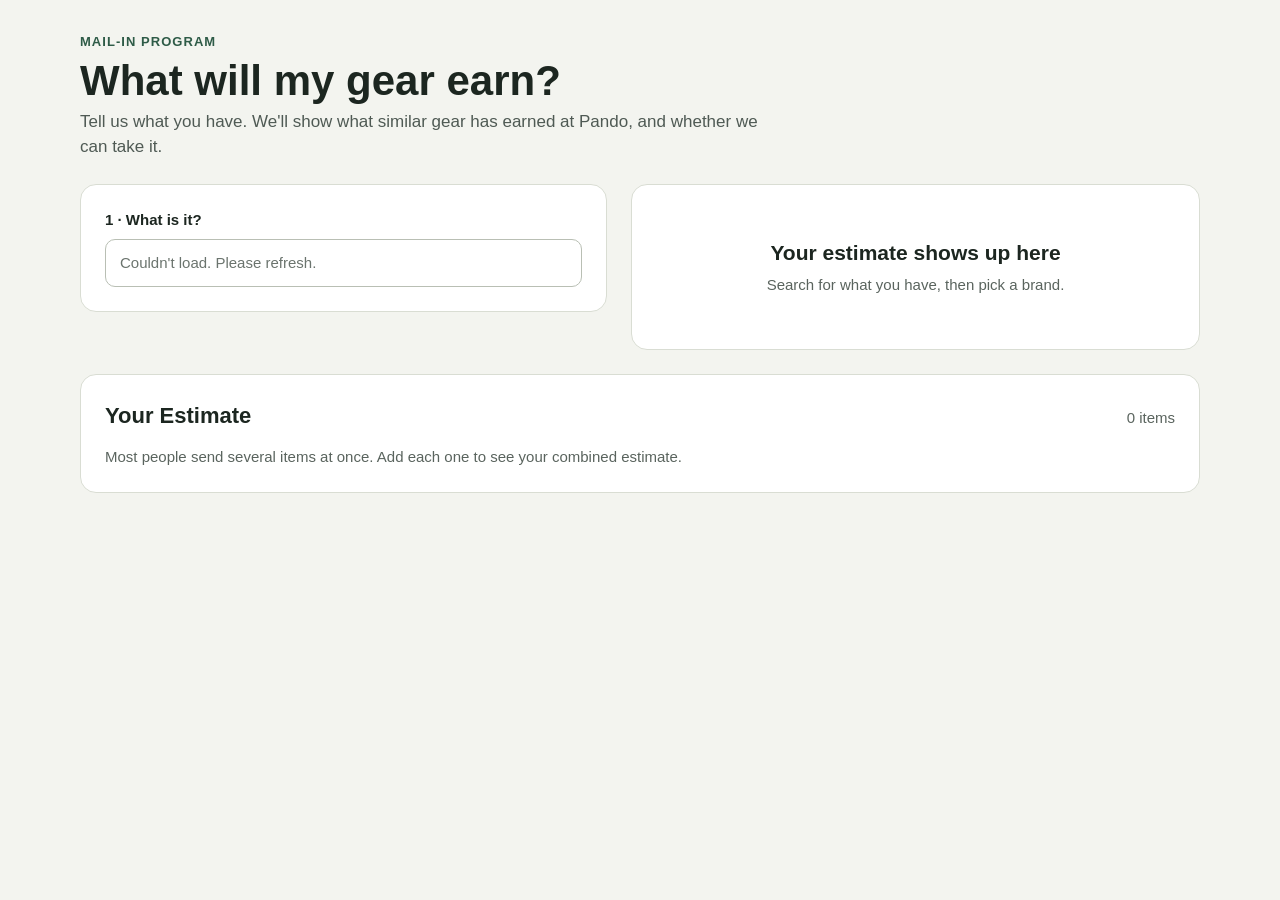
==== commit 69c07aca: "Update index.html" ====
--- a/estimate/index.html
+++ b/estimate/index.html
@@ -100,7 +100,7 @@
   .pe-context-lede { font-size: 14px; color: var(--pe-muted); margin: 0 0 4px; }
   .pe-context .pe-comp-title { font-weight: 500; color: #3F4A44; }
   .pe-context .pe-comp-earn b { font-weight: 600; color: #3F4A44; }
-  .pe-textlink { background: none; border: 0; padding: 0; color: var(--pe-accent-dark); font-weight: 600; text-decoration: underline; text-underline-offset: 3px; cursor: pointer; font-size: 14px; align-self: flex-start; }
+  .pe-textlink { background: none; border: 0; padding: 0; color: var(--pe-accent-dark); font-weight: 600; text-decoration: underline; text-underline-offset: 3px; cursor: pointer; font-size: 14px; align-self: flex-start; text-align: left; }
   .pe-req { border: 1px solid var(--pe-line); border-radius: 12px; padding: 16px; display: flex; flex-direction: column; gap: 10px; background: #FCFCFA; }
   .pe-req h4 { margin: 0; font-size: 16px; }
   .pe-textarea { width: 100%; min-height: 84px; padding: 10px 14px; border: 1px solid #B9BFB4; border-radius: 10px; resize: vertical; font: inherit; }
@@ -124,7 +124,30 @@
   .pe-comp-earn { display: flex; flex-direction: column; align-items: flex-end; flex-shrink: 0; text-align: right; }
   .pe-btn { min-height: 48px; padding: 0 20px; border: 0; border-radius: 10px; background: var(--pe-accent); color: #fff; font-weight: 700; cursor: pointer; width: 100%; }
   .pe-btn:hover { background: var(--pe-accent-dark); }
-  .pe-trust { display: flex; gap: 10px; align-items: flex-start; font-size: 13px; color: #3F4A44; border-top: 1px solid var(--pe-line-2); padding-top: 14px; }
+  .pe-trust { display: flex; gap: 8px; align-items: flex-start; font-size: 13px; color: #3F4A44; }
+  .pe-estimate { display: flex; flex-direction: column; gap: 10px; }
+  .pe-range-when { font-size: 13px; color: var(--pe-muted); margin-top: 2px; }
+  .pe-nudge-go { font-weight: 700; flex-shrink: 0; }
+  .pe-links { display: flex; flex-wrap: wrap; gap: 10px 20px; }
+  .pe-flow { display: flex; flex-direction: column; gap: 12px; border: 1px solid var(--pe-line); border-radius: 12px; padding: 16px; background: #FCFCFA; }
+  .pe-flow-top { display: flex; justify-content: space-between; align-items: baseline; gap: 12px; font-size: 13px; font-weight: 600; color: var(--pe-faint); }
+  .pe-flow-done { font-weight: 400; }
+  .pe-flow-q { font-size: 17px; font-weight: 700; display: block; }
+  .pe-btn.pe-btn-inline { width: auto; flex: 0 0 auto; padding: 0 22px; }
+  .pe-opts { display: flex; flex-direction: column; gap: 8px; }
+  .pe-opt-row { display: flex; flex-wrap: wrap; align-items: baseline; gap: 2px 10px; min-height: 48px; padding: 11px 14px; border-radius: 10px; border: 1px solid #C9CEC3; background: #fff; text-align: left; cursor: pointer; }
+  .pe-opt-row:hover { border-color: var(--pe-accent); background: #F4F8F5; }
+  .pe-opt-row[aria-pressed="true"] { border-color: var(--pe-accent); background: #EEF4F0; }
+  .pe-opt-row b { font-size: 15px; }
+  .pe-opt-row span { font-size: 13px; color: var(--pe-muted); }
+  .pe-evidence { border-top: 1px solid var(--pe-line-2); padding-top: 12px; }
+  .pe-evidence-toggle { display: inline-flex; align-items: center; gap: 8px; background: none; border: 0; padding: 4px 0; font-size: 14px; font-weight: 600; color: var(--pe-accent-dark); cursor: pointer; text-align: left; }
+  .pe-evidence-body { margin-top: 8px; background: var(--pe-soft); border-radius: 12px; padding: 4px 14px 6px; }
+  .pe-evidence-lede { font-size: 13px; color: var(--pe-muted); margin: 8px 0 2px; }
+  .pe-evidence .pe-comp { padding: 9px 0; }
+  .pe-evidence .pe-comp:first-of-type { border-top: 0; }
+  .pe-evidence .pe-comp-title { font-weight: 500; font-size: 14px; }
+  .pe-evidence .pe-comp-earn span:first-child { font-size: 14px; font-weight: 600; }
   .pe-bag { margin-top: 24px; display: flex; flex-direction: column; gap: 14px; }
   .pe-bag-head { display: flex; justify-content: space-between; align-items: baseline; gap: 12px; }
   .pe-bag-head h2 { margin: 0; font-size: 22px; }
@@ -168,29 +191,16 @@
       <div id="pe-brand-chip" hidden></div>
     </div>
 
-    <div id="pe-more" class="pe-more" hidden>
-      <button type="button" id="pe-more-toggle" class="pe-more-toggle" aria-expanded="false" aria-controls="pe-more-body">
-        <span><span style="font-weight:700">3 · Tell us more</span> <span class="pe-opt">(optional)</span><br><span id="pe-more-summary" class="pe-opt" style="font-size:13px"></span></span>
-        <span class="pe-chev" aria-hidden="true"><svg width="14" height="14" viewBox="0 0 14 14" fill="none" stroke="currentColor" stroke-width="1.8" stroke-linecap="round" stroke-linejoin="round"><path d="M3.5 5.5L7 9l3.5-3.5"/></svg></span>
-      </button>
-      <div id="pe-more-body" class="pe-more-body" hidden>
-        <div>
-          <label class="pe-sublabel" for="pe-msrp" style="display:block">Original retail price</label>
-          <div class="pe-money"><span style="font-weight:600">$</span><input id="pe-msrp" class="pe-input" type="number" inputmode="decimal" min="0" placeholder="e.g. 260"></div>
-          <div class="pe-hint">The best way to tell us it's a premium model. A rough guess is fine.</div>
-        </div>
-        <div><div class="pe-sublabel">Condition</div><div id="pe-cond" class="pe-cards"></div></div>
-        <div><div class="pe-sublabel">Age</div><div id="pe-age" class="pe-cards"></div></div>
-        <div id="pe-fit-wrap" hidden><div class="pe-sublabel">Fit</div><div id="pe-fit" class="pe-pills"></div></div>
-        <div id="pe-attrs"></div>
-      </div>
+    <div id="pe-fit-wrap" hidden>
+      <div class="pe-step-label">3 · Fit <span class="pe-opt">(optional)</span></div>
+      <div id="pe-fit" class="pe-pills"></div>
     </div>
   </section>
 
   <section class="pe-card pe-result" id="pe-result" aria-live="polite"></section>
 </div>
 
-<section class="pe-card pe-bag" id="pe-bag" aria-label="Your bag"></section>
+<section class="pe-card pe-bag" id="pe-bag" aria-label="Your estimate"></section>
 
 <script>
 (() => {
@@ -248,7 +258,7 @@
     cats: [], rules: {}, brands: [],
     catResults: [], catActive: 0, cat: null, label: null,
     brandResults: [], brandActive: 0, brand: "",
-    moreOpen: false, msrp: "", msrpDraft: "", cond: "", age: "", size: "", attrs: {}, payout: "credit", flash: "",
+    msrp: "", msrpDraft: "", cond: "", age: "", size: "", payout: "credit", flash: "", flow: { open: false, step: 1 }, compsOpen: false,
     result: null, loading: false, error: "", added: false,
     req: { open: false, email: "", note: "", sending: false, sent: false, error: "" },
     bag: loadBag(),
@@ -429,25 +439,9 @@
       $("pe-brand-chip").innerHTML = `<div class="pe-chip"><div class="pe-chip-title">${esc(S.brand === "Other" ? "Other / not sure" : S.brand)}</div><button type="button" class="pe-btn-ghost" data-act="clear-brand">Change</button></div>`;
     }
 
-    $("pe-more").hidden = !paying;
-    $("pe-more-toggle").setAttribute("aria-expanded", String(S.moreOpen));
-    $("pe-more-body").hidden = !S.moreOpen;
-    const filled = [S.msrp && "retail price", S.cond && "condition", S.age && "age", S.size && cat && cat.sizeTypes.length > 1 && "fit"].filter(Boolean);
-    const attrCount = Object.values(S.attrs).filter((v) => v.length).length;
-    if (attrCount) filled.push(attrCount + " detail" + (attrCount > 1 ? "s" : ""));
-    $("pe-more-summary").textContent = filled.length ? "Added: " + filled.join(", ") : "Retail price, condition and age sharpen the estimate";
-
-    $("pe-cond").innerHTML = CONDITIONS.map((c) => `<button type="button" class="pe-card-btn" aria-pressed="${c.id === S.cond}" data-act="cond" data-v="${c.id}"><b>${c.label}</b><span>${c.desc}</span></button>`).join("");
-    $("pe-age").innerHTML = AGES.map((a) => `<button type="button" class="pe-card-btn" aria-pressed="${a.id === S.age}" data-act="age" data-v="${a.id}"><b>${a.label}</b><span>${a.desc}</span></button>`).join("");
     const fits = cat ? cat.sizeTypes : [];
-    $("pe-fit-wrap").hidden = fits.length < 2;
+    $("pe-fit-wrap").hidden = !paying || fits.length < 2;
     $("pe-fit").innerHTML = fits.map((z) => `<button type="button" class="pe-pill" aria-pressed="${z === S.size}" data-act="size" data-v="${esc(z)}">${esc(z)}</button>`).join("");
-    $("pe-attrs").innerHTML = (cat ? cat.attributes : []).map((a) => {
-      const multi = /feature/i.test(a.label);
-      const cur = S.attrs[a.key] || [];
-      return `<div style="margin-bottom:18px"><div class="pe-sublabel">${esc(a.label)} ${multi ? '<span class="pe-opt">(pick any)</span>' : ""}</div><div class="pe-pills">${a.options.map((o) =>
-        `<button type="button" class="pe-pill" aria-pressed="${cur.includes(o)}" data-act="attr" data-k="${a.key}" data-multi="${multi}" data-v="${esc(o)}">${esc(o)}</button>`).join("")}</div></div>`;
-    }).join("");
 
     renderResult();
   }
@@ -461,12 +455,10 @@
     S.loading = true; renderResult();
     estTimer = setTimeout(async () => {
       const seq = ++reqSeq;
-      const attributes = {};
-      for (const [k, v] of Object.entries(S.attrs)) if (v.length) attributes[k] = v;
       try {
         const res = await fetch(CONFIG.functionUrl, {
           method: "POST", headers,
-          body: JSON.stringify({ category: S.cat.id, label: S.label, brand: S.brand, sizeType: S.size || null, attributes,
+          body: JSON.stringify({ category: S.cat.id, label: S.label, brand: S.brand, sizeType: S.size || null,
             condition: S.cond || null, age: S.age || null, msrp: S.msrp ? Number(S.msrp) : null, sessionId, source: CONFIG.source }),
         });
         const data = await res.json();
@@ -482,17 +474,27 @@
   }
 
   // ---------------- result rendering (three confidence states) ----------------
-  const TRUST = `<div class="pe-trust"><svg width="18" height="18" viewBox="0 0 18 18" fill="none" stroke="#2E5B47" stroke-width="1.6" stroke-linecap="round" stroke-linejoin="round" aria-hidden="true" style="flex-shrink:0;margin-top:1px"><path d="M9 1.8l5.6 2.3v4.3c0 3.6-2.4 6.4-5.6 7.8-3.2-1.4-5.6-4.2-5.6-7.8V4.1L9 1.8z"/><path d="M6.4 9.1l1.8 1.8 3.5-3.6"/></svg><span>A person on our team inspects every item, and you approve our price before anything is listed. This estimate is a starting point, not an offer.</span></div>`;
+  const TRUST_TEXT = "Based on similar past sales. A gear expert checks every item, and nothing is final until you approve our offer.";
+  const trustHtml = (text) => `<div class="pe-trust"><svg width="16" height="16" viewBox="0 0 18 18" fill="none" stroke="#2E5B47" stroke-width="1.6" stroke-linecap="round" stroke-linejoin="round" aria-hidden="true" style="flex-shrink:0;margin-top:2px"><path d="M9 1.8l5.6 2.3v4.3c0 3.6-2.4 6.4-5.6 7.8-3.2-1.4-5.6-4.2-5.6-7.8V4.1L9 1.8z"/><path d="M6.4 9.1l1.8 1.8 3.5-3.6"/></svg><span>${text}</span></div>`;
 
   const nounFor = (r) => (S.label || shortName(r.category.name)).toLowerCase();
-
-  function compsHtml(comps, heading, quiet) {
+  const itemLabel = () => S.label || (S.cat ? shortName(S.cat.name) : "item");
+  const hasDetails = () => !!(S.msrp || S.cond || S.age);
+
+  // Recent sales live behind a disclosure: proof when wanted, quiet when not.
+  function compsHtml(comps, toggleLabel, lede) {
     if (!comps || !comps.length) return "";
-    return `<div class="${quiet ? "pe-context" : "pe-comps"}">${quiet ? `<p class="pe-context-lede">${heading}</p>` : `<h3>${heading}</h3>`}${comps.map((c) => {
-      const meta = [c.condition ? c.condition + " condition" : null, "sold " + c.soldMonth, c.daysToSell != null ? `in ${c.daysToSell} day${c.daysToSell === 1 ? "" : "s"}` : null].filter(Boolean).join(" · ");
+    const open = S.compsOpen;
+    const chev = `<svg width="12" height="12" viewBox="0 0 14 14" fill="none" stroke="currentColor" stroke-width="2" stroke-linecap="round" stroke-linejoin="round" aria-hidden="true" style="transition:transform .15s;${open ? "transform:rotate(180deg)" : ""}"><path d="M3.5 5.5L7 9l3.5-3.5"/></svg>`;
+    const rows = comps.map((c) => {
+      const meta = [c.condition ? c.condition + " condition" : null, "sold " + c.soldMonth].filter(Boolean).join(" · ");
       return `<div class="pe-comp"><div style="min-width:0"><div class="pe-comp-title">${esc(c.title)}</div><div class="pe-comp-meta">${esc(meta)}</div></div>
-        <div class="pe-comp-earn"><b>${money(c.credit)} credit</b><span class="pe-comp-meta">${money(c.cash)} cash</span></div></div>`;
-    }).join("")}</div>`;
+        <div class="pe-comp-earn"><span>${money(c.credit)} credit</span><span class="pe-comp-meta">${money(c.cash)} cash</span></div></div>`;
+    }).join("");
+    return `<div class="pe-evidence">
+      <button type="button" class="pe-evidence-toggle" data-act="comps" aria-expanded="${open}">${toggleLabel}${chev}</button>
+      ${open ? `<div class="pe-evidence-body"><p class="pe-evidence-lede">${lede}</p>${rows}</div>` : ""}
+    </div>`;
   }
 
   function requestHtml() {
@@ -501,46 +503,56 @@
     if (!q.open) return "";
     return `<div class="pe-req" id="pe-req">
       <h4>Get a personal estimate</h4>
-      <div style="font-size:14px;color:var(--pe-muted)">Someone on our team will look at what you have and email you back.</div>
+      <div style="font-size:14px;color:var(--pe-muted)">Someone on our team will take a look and email you back.</div>
       <label class="pe-sublabel" for="pe-req-email" style="margin:0">Email</label>
       <input id="pe-req-email" class="pe-input" type="email" autocomplete="email" placeholder="you@example.com" value="${esc(q.email)}">
-      <label class="pe-sublabel" for="pe-req-note" style="margin:0">Anything that helps <span class="pe-opt">(optional)</span></label>
-      <textarea id="pe-req-note" class="pe-textarea" placeholder="Model, year, size, condition…">${esc(q.note)}</textarea>
+      <label class="pe-sublabel" for="pe-req-note" style="margin:0">Model name, and anything else that helps</label>
+      <textarea id="pe-req-note" class="pe-textarea" placeholder="e.g. Big Agnes Anvil Horn 15, size regular, used 5 nights">${esc(q.note)}</textarea>
       ${q.error ? `<div class="pe-note pe-note-red">${esc(q.error)}</div>` : ""}
       <button type="button" class="pe-btn" data-act="req-send" ${q.sending ? "disabled" : ""}>${q.sending ? '<span class="pe-spin"></span>Sending…' : "Send my request"}</button>
     </div>`;
   }
 
-  // Rough / no-sales flow: original retail price -> age -> condition, then estimate.
-  function inlineDetailsHtml() {
-    const cards = (list, cur, act) => list.map((x) => `<button type="button" class="pe-card-btn" aria-pressed="${x.id === cur}" data-act="${act}" data-v="${x.id}"><b>${x.label}</b><span>${x.desc}</span></button>`).join("");
-    const ready = Number(S.msrpDraft) > 0;
-    return `<div class="pe-inline-flow">
-      <div><label class="pe-sublabel" for="pe-msrp-inline" style="display:block">1. Original retail price</label>
-        <div class="pe-money" style="max-width:240px"><span style="font-weight:600">$</span><input id="pe-msrp-inline" class="pe-input" type="number" inputmode="decimal" min="0" placeholder="e.g. 300" value="${esc(S.msrpDraft)}"></div>
-        <div class="pe-hint">A rough guess is fine.</div></div>
-      <div><div class="pe-sublabel">2. Age</div><div class="pe-cards">${cards(AGES, S.age, "age-inline")}</div></div>
-      <div><div class="pe-sublabel">3. Condition</div><div class="pe-cards">${cards(CONDITIONS, S.cond, "cond-inline")}</div></div>
-      <button type="button" class="pe-btn" data-act="msrp-go" ${ready ? "" : 'aria-disabled="true"'}>Get my estimate</button>
-    </div>`;
+  // One question at a time: retail price -> age -> condition. Taps advance; the last tap runs the estimate.
+  function stepperHtml(retailRequired) {
+    const step = S.flow.step;
+    const done = [];
+    if (step > 1 && S.msrpDraft) done.push(`${money(S.msrpDraft)} new`);
+    if (step > 2 && S.age) done.push((AGES.find((a) => a.id === S.age) || {}).label);
+    const top = `<div class="pe-flow-top"><span>Question ${step} of 3${done.length ? ` · <span class="pe-flow-done">${done.map(esc).join(" · ")}</span>` : ""}</span>
+      ${step > 1 ? `<button type="button" class="pe-textlink" data-act="flow-back">Back</button>` : ""}</div>`;
+    const opts = (list, cur, act) => `<div class="pe-opts">${list.map((x) => `<button type="button" class="pe-opt-row" aria-pressed="${x.id === cur}" data-act="${act}" data-v="${x.id}"><b>${x.label}</b><span>${x.desc}</span></button>`).join("")}</div>`;
+    let body;
+    if (step === 1) {
+      const ready = Number(S.msrpDraft) > 0;
+      body = `<label class="pe-flow-q" for="pe-msrp-inline">Roughly what did it cost new?</label>
+        <div class="pe-inline-msrp"><div class="pe-money"><span style="font-weight:600">$</span><input id="pe-msrp-inline" class="pe-input" type="number" inputmode="decimal" min="0" placeholder="e.g. 300" value="${esc(S.msrpDraft)}"></div>
+        <button type="button" class="pe-btn pe-btn-inline" data-act="flow-next" ${ready ? "" : 'aria-disabled="true"'}>Next</button></div>
+        <div class="pe-hint">A guess is fine.${retailRequired ? "" : ` <button type="button" class="pe-textlink" data-act="flow-skip" style="font-size:13px">Not sure, skip</button>`}</div>`;
+    } else if (step === 2) {
+      body = `<div class="pe-flow-q">How old is it?</div>${opts(AGES, S.age, "flow-age")}`;
+    } else {
+      body = `<div class="pe-flow-q">What shape is it in?</div>${opts(CONDITIONS, S.cond, "flow-cond")}`;
+    }
+    return `<div class="pe-flow">${top}${body}</div>`;
   }
 
   function roughHeadline(r) {
     const where = nounFor(r);
     const why = r.confidenceReasons || [];
-    if (why.includes("brand_not_matched")) return `We don't have enough ${esc(S.brand)} ${esc(where)} sales to estimate automatically.`;
-    if (why.includes("few_sales")) return `We've only had a few ${esc(where)} sales, so we can't estimate this one automatically.`;
-    if (why.includes("wide_range")) return `${esc(where.charAt(0).toUpperCase() + where.slice(1))} prices vary a lot, so an automatic estimate wouldn't be reliable.`;
-    return `We can't estimate this one automatically.`;
+    if (why.includes("brand_not_matched")) return `We haven't sold enough ${esc(S.brand)} ${esc(where)}s to estimate this automatically.`;
+    if (why.includes("few_sales")) return `We've only sold a few ${esc(where)}s, so we can't estimate this one automatically.`;
+    if (why.includes("wide_range")) return `${esc(where.charAt(0).toUpperCase() + where.slice(1))} prices vary a lot, so we need a bit more to go on.`;
+    return `We need a bit more to estimate this one.`;
   }
 
   function usedInputsHtml() {
     const bits = [];
-    if (S.msrp) bits.push(`${money(S.msrp)} retail`);
+    if (S.msrp) bits.push(`${money(S.msrp)} new`);
     if (S.age) bits.push((AGES.find((a) => a.id === S.age) || {}).label);
     if (S.cond) bits.push((CONDITIONS.find((c) => c.id === S.cond) || {}).label);
     if (!bits.length) return "";
-    return `<div class="pe-used">Using: ${bits.map(esc).join(" · ")} <button type="button" class="pe-textlink" data-act="edit-details">Edit</button></div>`;
+    return `<div class="pe-used">Using: ${bits.map(esc).join(" · ")} <button type="button" class="pe-textlink" data-act="flow-open">Edit</button></div>`;
   }
 
   function renderResult() {
@@ -573,23 +585,24 @@
     const parts = [];
     const conf = r.status !== "ok" ? "none" : (r.confidence || "strong");
     const reasons = r.confidenceReasons || [];
+    const salesWord = (n) => `${n} recent ${where} sale${n === 1 ? "" : "s"}`;
 
     // ---- States 2 and 3: no reliable automatic estimate ----
     if (conf === "none" || conf === "rough") {
-      parts.push(`<p class="pe-rough-head">${conf === "none" ? `We don't have enough ${esc(where)} sales to estimate this yet.` : roughHeadline(r)}</p>`);
-      parts.push(`<p class="pe-rough-body">Tell us a little more and we'll estimate from the original retail price, or ask our team for a personal estimate.</p>`);
-      parts.push(inlineDetailsHtml());
-      if (!S.req.open && !S.req.sent) parts.push(`<button type="button" class="pe-textlink" data-act="req-open">Rather have a person look at it? Get a personal estimate</button>`);
-      parts.push(requestHtml());
+      if (!S.flow.open) S.flow = { open: true, step: 1 };
+      parts.push(`<p class="pe-rough-head">${conf === "none" ? `We haven't sold enough ${esc(where)}s to estimate this yet.` : roughHeadline(r)}</p>`);
+      parts.push(`<p class="pe-rough-body">Answer 3 quick questions and we'll estimate from the original retail price.</p>`);
+      parts.push(stepperHtml(true));
       if (conf === "rough") {
         const sel = S.payout === "cash" ? r.earnings.cash : r.earnings.credit;
-        const label = S.payout === "cash" ? "cash" : "store credit";
-        parts.push(compsHtml(r.comps, `For context, other ${esc(where)} sales have earned around ${money(sel.low)}–${money(sel.high)} in ${label}. Yours could be quite different.`, true));
+        parts.push(compsHtml(r.comps, `See other ${esc(where)} sales for context`,
+          `Similar ${esc(where)}s have earned around ${money(sel.low)}–${money(sel.high)} in ${S.payout === "cash" ? "cash" : "store credit"}. Yours could be quite different. These are for reference only.`));
       }
-      if (!inStore) {
-        parts.push(`<button type="button" class="pe-textlink" data-act="add-pending">Add to my bag without an estimate</button>`);
-      }
-      parts.push(TRUST);
+      const links = [];
+      if (!S.req.open && !S.req.sent) links.push(`<button type="button" class="pe-textlink" data-act="req-open">Rather have a person look at it?</button>`);
+      if (!inStore) links.push(`<button type="button" class="pe-textlink" data-act="add-pending">Add without a price</button>`);
+      if (links.length) parts.push(`<div class="pe-links">${links.join("")}</div>`);
+      parts.push(requestHtml());
       box.innerHTML = parts.join("");
       return;
     }
@@ -598,46 +611,40 @@
     const est = r.estimate || { credit: r.earnings.credit, cash: r.earnings.cash };
     const fromRetail = reasons.includes("retail_price") || reasons.includes("retail_price_only");
     const leansOnRetail = fromRetail && (reasons.includes("brand_not_matched") || reasons.includes("few_sales") || reasons.includes("retail_price_only"));
-    const brandPart = r.match.brandMatched ? `${esc(S.brand)} ` : "";
-    const badge = leansOnRetail
-      ? `<span class="pe-badge pe-badge-info">Estimated from your retail price${S.age || S.cond ? ", age and condition" : ""}</span>`
-      : fromRetail
-        ? `<span class="pe-badge">${ICON_CHECK}Based on ${r.match.salesMatched} recent sales and your retail price</span>`
-        : `<span class="pe-badge">${ICON_CHECK}Strong match · ${r.match.salesMatched} ${brandPart}${esc(where)} sales</span>`;
-    parts.push(`<div style="display:flex;flex-wrap:wrap;align-items:center;gap:8px">${badge}${S.loading ? '<span class="pe-spin"></span>' : ""}</div>`);
     if (leansOnRetail) {
       const lead = reasons.includes("retail_price_only")
-        ? `We haven't sold any ${esc(where)} like this yet, so this estimate comes from the original retail price you entered.`
-        : `We haven't sold many ${reasons.includes("brand_not_matched") ? esc(S.brand) + " " : ""}${esc(where)}s, so this estimate leans mostly on the original retail price you entered.`;
+        ? `We haven't sold any ${esc(where)}s like this yet, so this is based on the retail price you entered.`
+        : `We haven't sold many ${reasons.includes("brand_not_matched") ? esc(S.brand) + " " : ""}${esc(where)}s, so this is based mostly on the retail price you entered.`;
       parts.push(`<div class="pe-note pe-note-amber">${lead}</div>`);
     }
-    parts.push(usedInputsHtml());
-    const sub = fromRetail ? "Your estimated range" : `Similar items earned ${money(r.earnings[S.payout === "cash" ? "cash" : "credit"].low)}–${money(r.earnings[S.payout === "cash" ? "cash" : "credit"].high)}`;
-    const pick = (id, label, rng) => `<button type="button" class="pe-range" aria-pressed="${S.payout === id}" data-act="payout" data-v="${id}">
-        <div class="pe-range-pick"><span class="pe-radio" aria-hidden="true"></span><span class="pe-range-label">${label}</span></div>
-        <div class="pe-range-value">${money(rng.low)}–${money(rng.high)}</div></button>`;
-    parts.push(`<div class="pe-ranges" role="group" aria-label="How you'd like to be paid">${pick("credit", "Store credit", est.credit)}${pick("cash", "Cash", est.cash)}</div>`);
-    if (!fromRetail) parts.push(`<div class="pe-range-sub">${sub}</div>`);
-    if (S.payout === "credit") {
-      parts.push(`<div class="pe-timing">Available once you approve our offer. No need to wait for your item to sell.</div>`);
-    } else {
-      const w = r.weeksToSell;
-      const wk = w ? ` · estimated ${w.low === w.high ? w.low : w.low + "–" + w.high} week${w.high === 1 ? "" : "s"}` : "";
-      parts.push(`<div class="pe-timing">Paid when your item sells${wk}</div>`);
-    }
-    if (r.retail && r.retail.blend === "premium" && !leansOnRetail) parts.push(`<div class="pe-note pe-note-green">Your original retail price is well above typical sales here, so we weighted it heavily. Premium pieces like this often earn more.</div>`);
-    if (!r.retail) parts.push(`<button type="button" class="pe-nudge" data-act="open-msrp"><span><strong>Premium model?</strong> Add the original retail price for a sharper estimate.</span><span style="font-weight:700">Add</span></button>`);
-    if (est.credit.high < 12) parts.push(`<div class="pe-note pe-note-amber"><strong>Probably not worth mailing on its own.</strong> Add it to a bag with other gear, or send it in a donation bag.</div>`);
+    const w = r.weeksToSell;
+    const cashWhen = w ? `When it sells<br>~${w.low === w.high ? w.low : w.low + "–" + w.high} weeks` : "When it sells";
+    const pick = (id, label, rng, when) => `<button type="button" class="pe-range" aria-pressed="${S.payout === id}" data-act="payout" data-v="${id}">
+        <div class="pe-range-pick"><span class="pe-radio" aria-hidden="true"></span><span class="pe-range-label">${label}</span>${S.loading && S.payout === id ? '<span class="pe-spin" style="margin:0 0 0 auto"></span>' : ""}</div>
+        <div class="pe-range-value">${money(rng.low)}–${money(rng.high)}</div>
+        <div class="pe-range-when">${when}</div></button>`;
+    parts.push(`<div class="pe-estimate"><div class="pe-ranges" role="group" aria-label="How you'd like to be paid">${pick("credit", "Store credit", est.credit, "Right away<br>No waiting to sell")}${pick("cash", "Cash", est.cash, cashWhen)}</div>${trustHtml(leansOnRetail ? TRUST_TEXT.replace("Based on similar past sales.", "Based on your retail price.") : TRUST_TEXT)}</div>`);
+
+    if (hasDetails()) parts.push(usedInputsHtml());
+    if (S.flow.open) parts.push(stepperHtml(false));
+    else if (!hasDetails()) parts.push(`<button type="button" class="pe-nudge" data-act="flow-open"><span><strong>Nicer ${esc(itemLabel().toLowerCase())}?</strong> High-end, current season, or like new condition items may earn more. Add more detail for a sharper estimate.</span><span class="pe-nudge-go">Add detail</span></button>`);
+
+    if (est.credit.high < 12) parts.push(`<div class="pe-note pe-note-amber"><strong>Probably not worth mailing on its own.</strong> Send it along with other gear, or in a donation bag.</div>`);
     if (inStore) {
       parts.push(`<div class="pe-note pe-note-amber"><strong>Bring this one to our Provo store.</strong> We can't take it by mail. Drop it off at 249 N University Ave and we'll look at it with you.</div>`);
     } else {
       if (rule.m === "Ask first") parts.push(`<div class="pe-note pe-note-amber">We decide on this one case by case, so we'll confirm with you before you ship it.</div>`);
-      parts.push(`<button type="button" class="pe-btn" data-act="add">Add to my bag</button>`);
-    }
-    parts.push(compsHtml(r.comps, leansOnRetail ? `For context, other ${esc(where)} sales` : r.match.brandMatched ? `Recent ${esc(S.brand)} ${esc(where)} sales` : "Similar gear we've sold recently", leansOnRetail));
-    if (!S.req.open && !S.req.sent) parts.push(`<button type="button" class="pe-textlink" data-act="req-open">Something special about yours? Ask our team for a personal estimate</button>`);
+      parts.push(`<button type="button" class="pe-btn" data-act="add">Add to Estimate</button>`);
+    }
+    if (leansOnRetail) {
+      parts.push(compsHtml(r.comps, `See other ${esc(where)} sales for context`, `Recent ${esc(where)} sales from other brands. For reference only.`));
+    } else {
+      const n = r.match.salesMatched;
+      const who = r.match.brandMatched ? `${esc(S.brand)} ` : "";
+      parts.push(compsHtml(r.comps, `Based on ${n} recent ${who}${esc(where)} sale${n === 1 ? "" : "s"}`, `What sellers earned on a few of them. For reference only.`));
+    }
+    if (hasDetails() && !S.flow.open && !S.req.open && !S.req.sent) parts.push(`<button type="button" class="pe-textlink" data-act="req-open">Still seems off? Ask our team for a personal estimate</button>`);
     parts.push(requestHtml());
-    parts.push(TRUST);
     box.innerHTML = parts.join("");
   }
 
@@ -647,15 +654,13 @@
     q.note = ($("pe-req-note") || {}).value || q.note;
     if (!/^[^\s@]+@[^\s@]+\.[^\s@]+$/.test(q.email)) { q.error = "Please enter a valid email address."; renderResult(); return; }
     q.error = ""; q.sending = true; renderResult();
-    const attributes = {};
-    for (const [k, v] of Object.entries(S.attrs)) if (v.length) attributes[k] = v;
     const r = S.result;
     const shownEst = r && r.status === "ok" ? (r.estimate || r.earnings) : null;
     try {
       const res = await fetch(CONFIG.functionUrl, {
         method: "POST", headers,
         body: JSON.stringify({ event: "estimate_request", email: q.email, note: q.note, category: S.cat && S.cat.id, label: S.label, brand: S.brand,
-          sizeType: S.size || null, attributes, condition: S.cond || null, age: S.age || null, msrp: (S.msrp || S.msrpDraft) ? Number(S.msrp || S.msrpDraft) : null,
+          sizeType: S.size || null, condition: S.cond || null, age: S.age || null, msrp: (S.msrp || S.msrpDraft) ? Number(S.msrp || S.msrpDraft) : null,
           shown: shownEst ? { confidence: r.confidence, credit: { low: shownEst.credit.low, high: shownEst.credit.high } } : { confidence: "none" },
           sessionId, source: CONFIG.source }),
       });
@@ -672,7 +677,7 @@
     const box = $("pe-bag");
     const n = S.bag.length;
     if (!n) {
-      box.innerHTML = `<div class="pe-bag-head"><h2>Your bag</h2><span class="pe-opt">0 items</span></div><p style="margin:0;color:var(--pe-faint)">Most people send several items at once. Add each one to see your combined estimate.</p>`;
+      box.innerHTML = `<div class="pe-bag-head"><h2>Your Estimate</h2><span class="pe-opt">0 items</span></div><p style="margin:0;color:var(--pe-faint)">Most people send several items at once. Add each one to see your combined estimate.</p>`;
       return;
     }
     const priced = S.bag.filter((x) => !x.pending);
@@ -681,9 +686,9 @@
     const total = priced.length
       ? `<div class="pe-total"><div class="pe-range-label">Estimated total${pendingCount ? ` (${priced.length} of ${n} items)` : ""}</div><div class="pe-total-value">${money(sum("creditLo"))}–${money(sum("creditHi"))} credit</div><div class="pe-comp-meta">or ${money(sum("cashLo"))}–${money(sum("cashHi"))} cash${pendingCount ? ` · plus ${pendingCount} item${pendingCount === 1 ? "" : "s"} we'll price when they arrive` : ""}</div></div>`
       : `<div class="pe-total"><div class="pe-range-label">Estimated total</div><div class="pe-comp-meta">We'll price ${pendingCount === 1 ? "this item" : "these items"} by hand when ${pendingCount === 1 ? "it arrives" : "they arrive"}, and you approve before anything is listed.</div></div>`;
-    box.innerHTML = `<div class="pe-bag-head"><h2>Your bag</h2><span class="pe-opt">${n} item${n === 1 ? "" : "s"}</span></div>
+    box.innerHTML = `<div class="pe-bag-head"><h2>Your Estimate</h2><span class="pe-opt">${n} item${n === 1 ? "" : "s"}</span></div>
       <div>${S.bag.map((it) => `<div class="pe-bag-item"><div><div style="font-weight:600">${esc(it.label)}</div>${it.pending
-        ? `<div class="pe-pending">Estimate pending</div>`
+        ? `<div class="pe-pending">Priced when it arrives</div>`
         : `<div class="pe-comp-meta">${money(it.creditLo)}–${money(it.creditHi)} credit · ${money(it.cashLo)}–${money(it.cashHi)} cash</div>`}</div>
         <button type="button" class="pe-x" data-act="remove" data-id="${it.id}" aria-label="Remove ${esc(it.label)}"><svg width="16" height="16" viewBox="0 0 16 16" fill="none" stroke="currentColor" stroke-width="1.8" stroke-linecap="round"><path d="M4 4l8 8M12 4l-8 8"/></svg></button></div>`).join("")}</div>
       ${total}
@@ -698,8 +703,6 @@
   $("pe-brand").addEventListener("keydown", (e) => comboKeys(e, "brand"));
   $("pe-cat-list").addEventListener("click", (e) => { const b = e.target.closest("[data-i]"); if (b) selectCat(S.catResults[+b.dataset.i]); });
   $("pe-brand-list").addEventListener("click", (e) => { const b = e.target.closest("[data-i]"); if (b) selectBrand(S.brandResults[+b.dataset.i]); });
-  $("pe-more-toggle").addEventListener("click", () => { S.moreOpen = !S.moreOpen; renderAll(); });
-  $("pe-msrp").addEventListener("input", () => { S.msrp = $("pe-msrp").value; S.msrpDraft = S.msrp; S.added = false; renderAll(); requestEstimate(800); });
 
   // Keep request-form typing in state without re-rendering (so focus isn't lost).
   root.addEventListener("input", (e) => {
@@ -707,19 +710,18 @@
     if (e.target.id === "pe-req-note") S.req.note = e.target.value;
     if (e.target.id === "pe-msrp-inline") {
       S.msrpDraft = e.target.value;
-      const go = root.querySelector('[data-act="msrp-go"]');
+      const go = root.querySelector('[data-act="flow-next"]');
       if (go) { if (Number(S.msrpDraft) > 0) go.removeAttribute("aria-disabled"); else go.setAttribute("aria-disabled", "true"); }
     }
   });
   root.addEventListener("keydown", (e) => {
-    if (e.target.id === "pe-msrp-inline" && e.key === "Enter") { e.preventDefault(); root.querySelector('[data-act="msrp-go"]').click(); }
+    if (e.target.id === "pe-msrp-inline" && e.key === "Enter") { e.preventDefault(); root.querySelector('[data-act="flow-next"]').click(); }
   });
   const resetReq = () => { S.req = { open: false, email: S.req.email, note: "", sending: false, sent: false, error: "" }; };
   // Everything that describes one specific item. Cleared when the item changes or is added to the bag.
   function resetItem() {
-    S.msrp = ""; S.msrpDraft = ""; S.cond = ""; S.age = ""; S.attrs = {}; S.moreOpen = false;
+    S.msrp = ""; S.msrpDraft = ""; S.cond = ""; S.age = ""; S.flow = { open: false, step: 1 }; S.compsOpen = false;
     S.added = false; S.result = null; S.error = ""; S.loading = false;
-    const m = $("pe-msrp"); if (m) m.value = "";
     resetReq();
   }
   function startNextItem(message) {
@@ -736,39 +738,36 @@
     const v = t.dataset.v;
     switch (t.dataset.act) {
       case "clear-cat": S.cat = null; S.label = null; resetItem(); renderAll(); setTimeout(() => $("pe-cat").focus(), 0); return;
-      case "clear-brand": S.brand = ""; S.result = null; S.added = false; renderAll(); setTimeout(() => $("pe-brand").focus(), 0); return;
+      case "clear-brand": S.brand = ""; resetItem(); renderAll(); setTimeout(() => $("pe-brand").focus(), 0); return;
       case "label": S.label = v; break;
-      case "cond": S.cond = S.cond === v ? "" : v; break;
-      case "age": S.age = S.age === v ? "" : v; break;
       case "size": S.size = S.size === v ? "" : v; break;
-      case "attr": {
-        const k = t.dataset.k, cur = S.attrs[k] || [];
-        S.attrs[k] = t.dataset.multi === "true" ? (cur.includes(v) ? cur.filter((x) => x !== v) : cur.concat(v)) : (cur.includes(v) ? [] : [v]);
-        break;
-      }
       case "payout": S.payout = v; renderResult(); return;
       case "req-open": S.req.open = true; renderResult(); setTimeout(() => $("pe-req-email") && $("pe-req-email").focus(), 0); return;
       case "req-send": sendRequest(); return;
-      case "msrp-go": {
-        const val = S.msrpDraft;
-        if (!val || Number(val) <= 0) { $("pe-msrp-inline") && $("pe-msrp-inline").focus(); return; }
-        S.msrp = val; $("pe-msrp").value = val; S.added = false; S.result = null; renderAll(); requestEstimate(0); return;
+      case "comps": S.compsOpen = !S.compsOpen; renderResult(); return;
+      case "flow-open": S.msrpDraft = S.msrp; S.flow = { open: true, step: 1 }; renderResult(); setTimeout(() => $("pe-msrp-inline") && $("pe-msrp-inline").focus(), 0); return;
+      case "flow-back": S.flow.step = Math.max(1, S.flow.step - 1); renderResult(); return;
+      case "flow-next": {
+        if (!(Number(S.msrpDraft) > 0)) { $("pe-msrp-inline") && $("pe-msrp-inline").focus(); return; }
+        S.flow.step = 2; renderResult(); return;
       }
-      case "age-inline": S.age = S.age === v ? "" : v; renderResult(); return;
-      case "cond-inline": S.cond = S.cond === v ? "" : v; renderResult(); return;
-      case "edit-details": S.moreOpen = true; renderAll(); setTimeout(() => $("pe-more").scrollIntoView({ behavior: "smooth", block: "nearest" }), 0); return;
+      case "flow-skip": S.msrpDraft = ""; S.flow.step = 2; renderResult(); return;
+      case "flow-age": S.age = v; S.flow.step = 3; renderResult(); return;
+      case "flow-cond": {
+        S.cond = v; S.msrp = S.msrpDraft; S.flow = { open: false, step: 1 }; S.compsOpen = false;
+        S.added = false; S.result = null; renderResult(); requestEstimate(0); return;
+      }
       case "add-pending": {
         const label = (S.brand && S.brand !== "Other" ? S.brand + " " : "") + (S.label || shortName(S.cat.name));
         S.bag.push({ id: Date.now(), label, pending: true });
-        saveBag(); startNextItem(`Added ${label} to your bag. We'll price it when it arrives.`); return;
+        saveBag(); startNextItem(`Added ${label} to your estimate. We'll price it when it arrives.`); return;
       }
-      case "open-msrp": S.moreOpen = true; renderAll(); setTimeout(() => $("pe-msrp").focus(), 0); return;
       case "add": {
         const r = S.result; if (!r || r.status !== "ok") return;
         const label = (S.brand && S.brand !== "Other" ? S.brand + " " : "") + (S.label || shortName(S.cat.name));
         const est = r.estimate || r.earnings;
         S.bag.push({ id: Date.now(), label, creditLo: est.credit.low, creditHi: est.credit.high, cashLo: est.cash.low, cashHi: est.cash.high });
-        saveBag(); startNextItem(`Added ${label} to your bag.`); return;
+        saveBag(); startNextItem(`Added ${label} to your estimate.`); return;
       }
       case "remove": S.bag = S.bag.filter((x) => String(x.id) !== t.dataset.id); saveBag(); renderBag(); return;
       default: return;
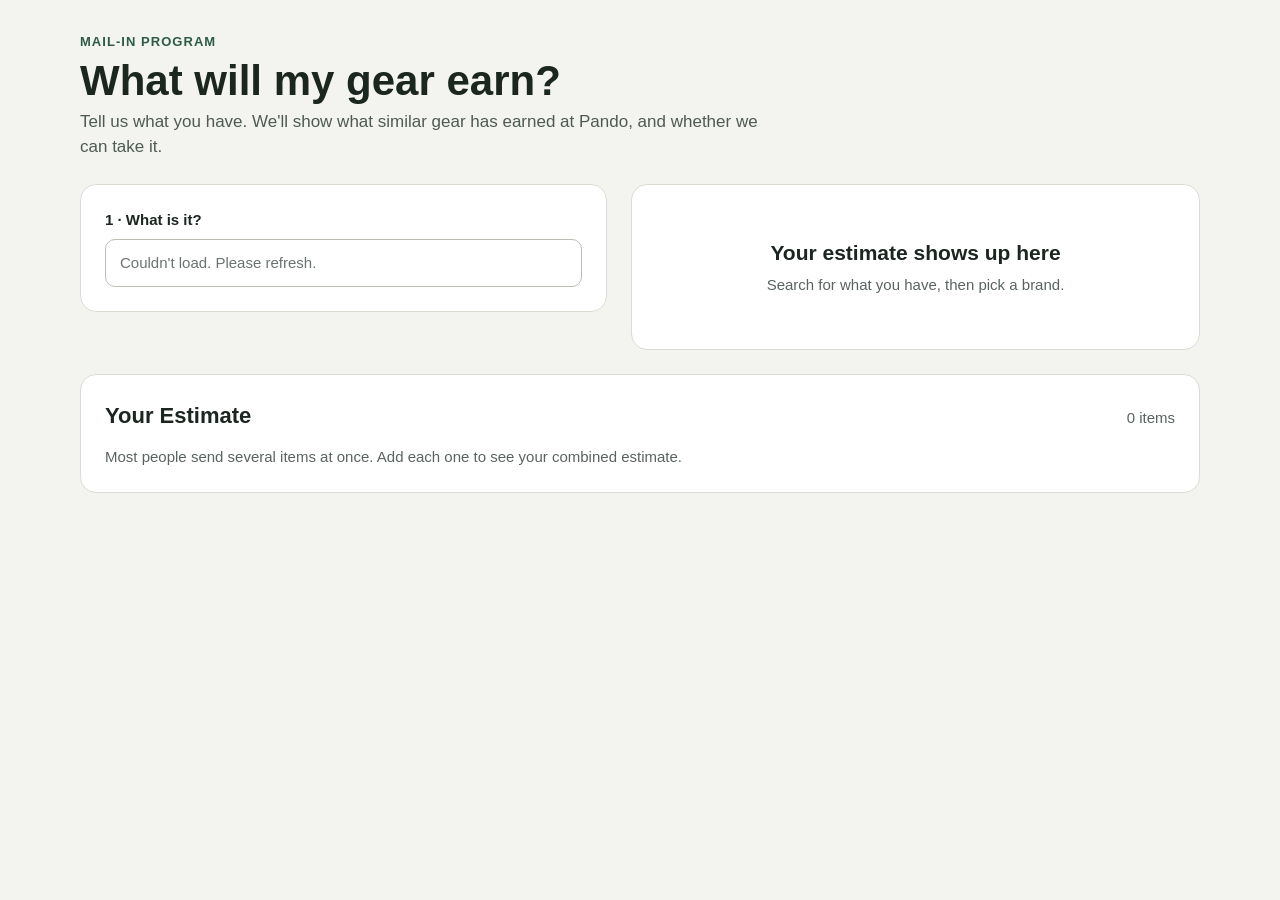
==== commit c49f7ff7: "Update index.html" ====
--- a/estimate/index.html
+++ b/estimate/index.html
@@ -211,8 +211,8 @@
     // Public (anon) key: safe to embed. It can only call the estimator and the brand list.
     anonKey: "eyJhbGciOiJIUzI1NiIsInR5cCI6IkpXVCJ9.eyJpc3MiOiJzdXBhYmFzZSIsInJlZiI6ImVoemN5bW56dHNiYnJveHpjaWRxIiwicm9sZSI6ImFub24iLCJpYXQiOjE3NzQ4OTUxOTIsImV4cCI6MjA5MDQ3MTE5Mn0.mwNRsmt9WGZAu85WY3GQ74VYilX3P9833gHBOrleTi8",
     rulesUrl: "rules.json",          // draft acceptance rules; moves to Airtable after review
-    mailInUrl: "/pages/mail-in",     // where "Start my mail-in" goes
-    freeShippingNote: "Free prepaid shipping label for bags of [X]+ items.",
+    mailInUrl: "https://pandorefitters.typeform.com/sendgear?typeform-source=estimator",     // where "Start my mail-in" goes
+    freeShippingNote: "Shipping is on us, when your gear is assessed by our team with a trade in or cash value $100 or higher. Need to send a smaller load? Shipping is a simple flat $7.95 deducted from your offer.",
     source: "estimate-page",
   };
 
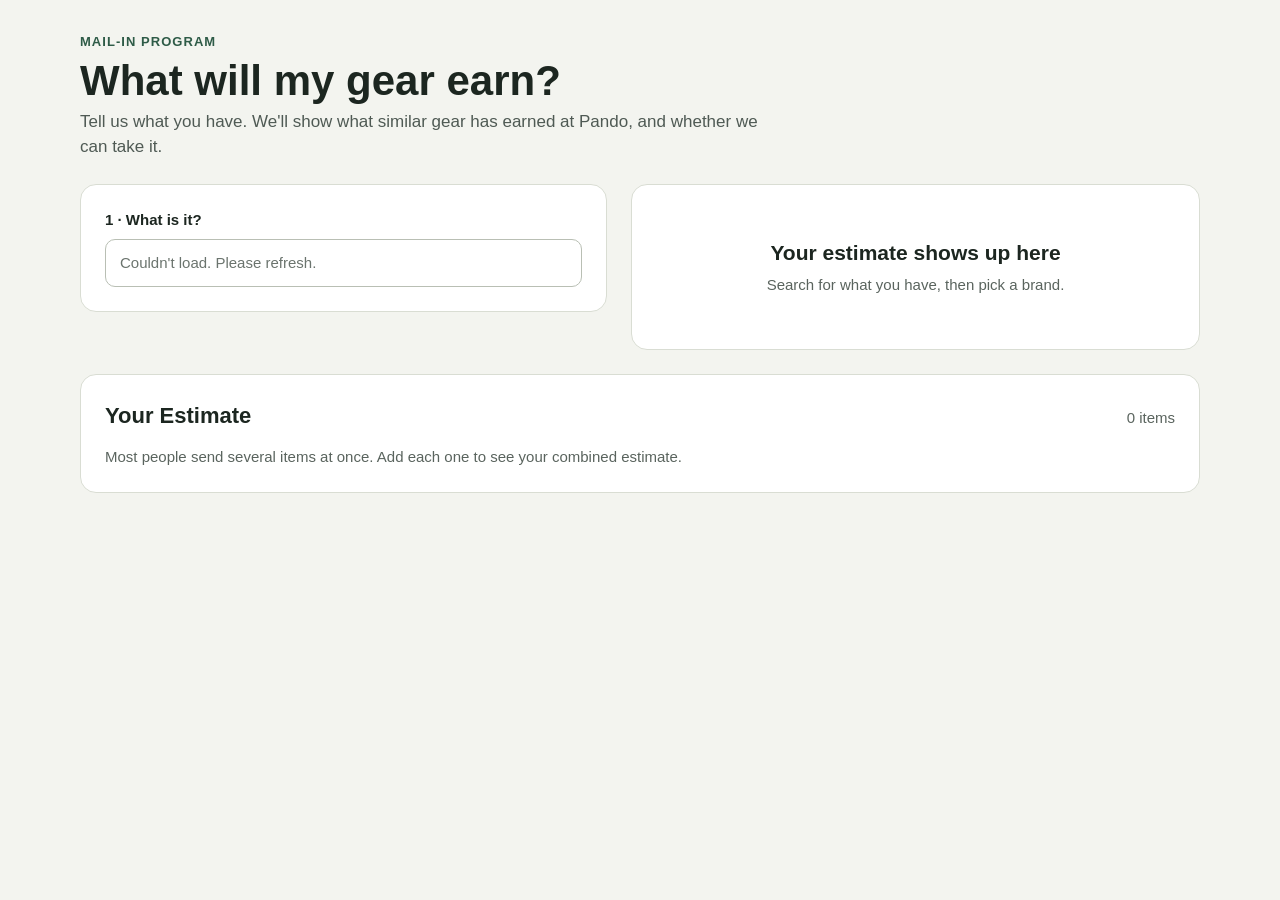
==== commit 7ef30c4e: "Update index.html" ====
--- a/estimate/index.html
+++ b/estimate/index.html
@@ -52,6 +52,7 @@
   .pe-tag-warn { color: #7A4E00; background: #FBEAC8; }
   .pe-tag-no { color: #8A2A22; background: #F6DCD8; }
   .pe-hint { font-size: 13px; color: var(--pe-faint); margin-top: 6px; }
+  .pe-brand-note { color: var(--pe-accent-dark); }
   .pe-chip { display: flex; justify-content: space-between; align-items: center; gap: 12px; border: 1px solid #C9CEC3; border-radius: 12px; padding: 10px 10px 10px 14px; }
   .pe-chip-title { font-weight: 700; }
   .pe-chip-sub { font-size: 13px; color: var(--pe-faint); }
@@ -148,6 +149,27 @@
   .pe-evidence .pe-comp:first-of-type { border-top: 0; }
   .pe-evidence .pe-comp-title { font-weight: 500; font-size: 14px; }
   .pe-evidence .pe-comp-earn span:first-child { font-size: 14px; font-weight: 600; }
+  .pe { --pe-dot: #7E8A82; --pe-band: #E9EEE8; }
+  .pe-kicker { font-size: 13px; font-weight: 600; color: var(--pe-muted); }
+  .pe-fallback { margin: 0; font-size: 14px; color: var(--pe-muted); }
+  .pe-headline { font-size: 19px; font-weight: 700; line-height: 1.3; margin-top: -8px; }
+  .pe-fallback + .pe-headline { margin-top: -6px; }
+  .pe-strip { display: block; width: 100%; height: auto; margin: -4px 0 -6px; }
+  .pe-pos { font-size: 13px; color: var(--pe-muted); margin-top: -6px; }
+  .pe-divider { border-top: 1px solid var(--pe-line-2); }
+  .pe-lead, .pe-ask { margin: 0; font-size: 14px; color: var(--pe-muted); }
+  .pe-ask { font-size: 16px; font-weight: 700; color: var(--pe-ink); }
+  .pe-lead + .pe-boxes { margin-top: -8px; }
+  .pe-boxes { display: grid; grid-template-columns: repeat(2, minmax(0, 1fr)); gap: 10px; }
+  .pe-box { border: 1px solid #C9CEC3; border-radius: 12px; padding: 12px 14px; background: #fff; }
+  .pe-box:first-child { border: 2px solid var(--pe-accent); background: #F3F7F4; padding: 11px 13px; }
+  .pe-box-label { font-size: 13px; font-weight: 600; color: #3F4A44; }
+  .pe-box-value { font-size: clamp(22px, 4vw, 28px); font-weight: 700; line-height: 1.2; }
+  .pe-box-when { font-size: 12px; color: var(--pe-muted); }
+  .pe-note-soft { background: var(--pe-soft); color: #2C3A33; }
+  .pe-team { display: flex; flex-direction: column; gap: 14px; }
+  .pe-team-row { display: grid; grid-template-columns: repeat(2, minmax(0, 1fr)); gap: 10px; }
+  .pe-select { appearance: auto; padding-right: 8px; }
   .pe-bag { margin-top: 24px; display: flex; flex-direction: column; gap: 14px; }
   .pe-bag-head { display: flex; justify-content: space-between; align-items: baseline; gap: 12px; }
   .pe-bag-head h2 { margin: 0; font-size: 22px; }
@@ -174,6 +196,7 @@
       <div id="pe-cat-search">
         <input id="pe-cat" class="pe-input" type="text" role="combobox" aria-autocomplete="list" aria-expanded="false" aria-controls="pe-cat-list" autocomplete="off" placeholder="Loading…" disabled>
         <div id="pe-cat-list" class="pe-list" role="listbox" hidden></div>
+        <div id="pe-cat-brand" class="pe-hint pe-brand-note" hidden></div>
         <div id="pe-cat-nomatch" class="pe-hint" hidden>No match yet. Try a simpler word, like “jacket”, “pack” or “skis”.</div>
       </div>
       <div id="pe-cat-chip" hidden></div>
@@ -214,17 +237,29 @@
     mailInUrl: "https://pandorefitters.typeform.com/sendgear?typeform-source=estimator",     // where "Start my mail-in" goes
     freeShippingNote: "Shipping is on us, when your gear is assessed by our team with a trade in or cash value $100 or higher. Need to send a smaller load? Shipping is a simple flat $7.95 deducted from your offer.",
     source: "estimate-page",
+    skiMailInMinYear: 2024,          // skis/snowboards: oldest model year we take by mail (update each season)
+    skiStoreMinYear: 2019,           // skis/snowboards: oldest model year we take in store
+    // Shorthand customers type for brands. Only used if the brand exists in our sales history.
+    brandAliases: {
+      "tnf": "The North Face", "north face": "The North Face", "northface": "The North Face",
+      "bd": "Black Diamond", "mhw": "Mountain Hardwear", "hh": "Helly Hansen", "bca": "Backcountry Access",
+      "sportiva": "La Sportiva", "patagucci": "Patagonia", "5 10": "Five Ten", "510": "Five Ten", "fiveten": "Five Ten",
+      "rei coop": "REI Co-op", "pearl izumi": "PEARL iZUMi", "troy lee": "Troy Lee Designs", "tld": "Troy Lee Designs",
+    },
   };
 
   const root = document.getElementById("pando-estimator");
   const $ = (id) => root.querySelector("#" + id);
   const esc = (s) => String(s ?? "").replace(/[&<>"']/g, (c) => ({ "&": "&amp;", "<": "&lt;", ">": "&gt;", '"': "&quot;", "'": "&#39;" }[c]));
   const money = (n) => "$" + Number(n).toLocaleString("en-US");
+  // Lowercase, strip accents and apostrophes, turn other punctuation into spaces.
+  const fold = (x) => String(x ?? "").normalize("NFD").replace(/[\u0300-\u036f]/g, "").toLowerCase()
+    .replace(/[’'`]/g, "").replace(/[^a-z0-9]+/g, " ").trim();
   const shortName = (c) => { const p = c.split(" - "); return p[p.length - 1].trim(); };
   const headers = { "Content-Type": "application/json", Authorization: "Bearer " + CONFIG.anonKey, apikey: CONFIG.anonKey };
 
   const sessionId = (() => {
-    try { let s = sessionStorage.getItem("pe-session"); if (!s) { s = Math.random().toString(36).slice(2) + Date.now().toString(36); sessionStorage.setItem("pe-session", s); } return s; }
+    try { let s = localStorage.getItem("pe-visitor"); if (!s) { s = Math.random().toString(36).slice(2) + Date.now().toString(36); localStorage.setItem("pe-visitor", s); } return s; }
     catch { return Math.random().toString(36).slice(2); }
   })();
 
@@ -256,16 +291,30 @@
   // ---------------- state ----------------
   const S = {
     cats: [], rules: {}, brands: [],
-    catResults: [], catActive: 0, cat: null, label: null,
+    catResults: [], catActive: 0, cat: null, label: null, catBrand: "", catIgnored: [],
     brandResults: [], brandActive: 0, brand: "",
     msrp: "", msrpDraft: "", cond: "", age: "", size: "", payout: "credit", flash: "", flow: { open: false, step: 1 }, compsOpen: false,
     result: null, loading: false, error: "", added: false,
-    req: { open: false, email: "", note: "", sending: false, sent: false, error: "" },
+    req: { open: false, email: "", note: "", model: "", sending: false, sent: false, error: "" },
+    team: { year: "", brand: "", model: "", size: "", cond: "", note: "", email: "", sending: false, sent: false, error: "", added: false },
     bag: loadBag(),
   };
   function loadBag() { try { return JSON.parse(localStorage.getItem("pe-bag") || "[]"); } catch { return []; } }
   function saveBag() { try { localStorage.setItem("pe-bag", JSON.stringify(S.bag)); } catch {} }
   const ruleFor = (cat) => (cat && S.rules[cat.name.trim()]) || { m: "Ask first", r: [] };
+
+  // ---------------- tracking ----------------
+  function track(name, extra) {
+    try {
+      fetch(CONFIG.functionUrl, { method: "POST", headers, keepalive: true,
+        body: JSON.stringify(Object.assign({ event: "track", name, sessionId, source: CONFIG.source }, extra || {})) }).catch(() => {});
+    } catch {}
+  }
+  const itemTrack = () => ({ category: S.cat && S.cat.id, categoryName: S.cat && S.cat.name, label: S.label, brand: S.brand });
+  const mailInHref = () => {
+    const u = CONFIG.mailInUrl;
+    return `${u}${u.includes("?") ? "&" : "?"}sid=${encodeURIComponent(sessionId)}&items=${S.bag.length}`;
+  };
 
   // ---------------- data loading ----------------
   async function init() {
@@ -285,36 +334,108 @@
       $("pe-cat").placeholder = "Couldn't load. Please refresh.";
     }
     renderResult(); renderBag();
+    track("page_view");
   }
 
   // ---------------- category search ----------------
+  // Customers type things like "patagonia jacket" or "tnf puffy". We pull out a brand if we can,
+  // ignore words that don't match any category ("blue", "mens", typos), and search on what's left.
+  let brandIndex = null, catHay = null;
+  function buildIndexes() {
+    brandIndex = new Map();
+    for (const b of S.brands) {
+      const k = fold(b);
+      if (k.length < 2) continue;
+      brandIndex.set(k, b);
+      brandIndex.set(k.replace(/ /g, ""), b);
+      if (k.startsWith("the ")) brandIndex.set(k.slice(4), b);
+    }
+    const byKey = new Map(S.brands.map((b) => [fold(b), b]));
+    for (const [alias, target] of Object.entries(CONFIG.brandAliases || {})) {
+      const b = byKey.get(fold(target));
+      if (b) brandIndex.set(fold(alias), b);
+    }
+    catHay = S.cats.map((cat) => " " + fold([cat.name, ...cat.labels, ...(cat.searchTerms || [])].join(" ")) + " ");
+  }
+  const inAnyCat = (t) => catHay.some((h) => h.includes(" " + t));
+  function editDistance(a, b) {
+    if (Math.abs(a.length - b.length) > 2) return 9;
+    let prev = Array.from({ length: b.length + 1 }, (_, i) => i);
+    for (let i = 1; i <= a.length; i++) {
+      const cur = [i];
+      for (let j = 1; j <= b.length; j++) cur[j] = Math.min(prev[j] + 1, cur[j - 1] + 1, prev[j - 1] + (a[i - 1] === b[j - 1] ? 0 : 1));
+      prev = cur;
+    }
+    return prev[b.length];
+  }
+  function parseQuery(q) {
+    if (!brandIndex) buildIndexes();
+    let words = fold(q).split(" ").filter(Boolean);
+    let brand = "";
+    // 1) exact brand phrase, longest first (3 words down to 1)
+    outer: for (let n = Math.min(3, words.length); n >= 1; n--) {
+      for (let i = 0; i + n <= words.length; i++) {
+        const phrase = words.slice(i, i + n).join(" ");
+        // One-word brands that are also gear words ("camp", "head", "backcountry") are too ambiguous to auto-fill.
+        if (n === 1 && inAnyCat(phrase)) continue;
+        const hit = brandIndex.get(phrase) || (n > 1 && brandIndex.get(phrase.replace(/ /g, "")));
+        if (hit) { brand = hit; words = words.slice(0, i).concat(words.slice(i + n)); break outer; }
+      }
+    }
+    // 2) close misspelling of a one-word brand ("pataginia"), only for words that aren't gear words
+    if (!brand) {
+      for (let i = 0; i < words.length && !brand; i++) {
+        const w = words[i];
+        if (w.length < 7 || inAnyCat(w)) continue;
+        for (const [k, b] of brandIndex) {
+          if (k.includes(" ") || k.length < 7) continue;
+          if (editDistance(w, k) <= (k.length >= 8 ? 2 : 1)) { brand = b; words.splice(i, 1); break; }
+        }
+      }
+    }
+    // 3) keep words that match some category; the rest are ignored
+    const keep = words.filter((w) => w.length >= 2 && inAnyCat(w));
+    const ignored = words.filter((w) => !keep.includes(w));
+    // Ambiguous brand words only count when nothing else does: "head skis" searches "skis".
+    const strong = keep.filter((w) => !brandIndex.has(w));
+    return { brand, tokens: strong.length ? strong : keep, ignored };
+  }
+
   function searchCats(q) {
-    const query = q.trim().toLowerCase();
-    if (query.length < 2) return [];
-    const tokens = query.split(/\s+/);
-    const out = [];
-    for (const cat of S.cats) {
+    if (fold(q).length < 2) { S.catBrand = ""; S.catIgnored = []; return []; }
+    let { brand, tokens, ignored } = parseQuery(q);
+    // A brand name that's also a gear word ("head") typed alone: search it as a word too.
+    if (!tokens.length && brand && inAnyCat(fold(brand))) tokens = [fold(brand)];
+    S.catBrand = brand; S.catIgnored = ignored;
+    if (!tokens.length) return [];
+    const query = tokens.join(" ");
+    const scored = [];
+    S.cats.forEach((cat, idx) => {
+      const hay = catHay[idx];
+      const matched = tokens.filter((t) => hay.includes(" " + t)).length;
+      if (!matched) return;
       const labels = cat.labels.length ? cat.labels : [shortName(cat.name)];
       const terms = cat.searchTerms || [];
-      const hay = [cat.name, ...cat.labels, ...terms].join(" | ").toLowerCase();
-      if (!tokens.every((t) => hay.includes(t))) continue;
       let best = 0, viaTerm = null;
       for (const t of terms) {
-        const tl = t.toLowerCase();
-        const s = tl === query ? 9 : tl.startsWith(query) ? 7 : tl.includes(query) ? 5 : 0;
-        if (s > best) { best = s; viaTerm = t; }
+        const tl = fold(t);
+        const sc = tl === query ? 9 : tl.startsWith(query) ? 7 : tl.includes(query) ? 5 : 0;
+        if (sc > best) { best = sc; viaTerm = t; }
       }
       const labelHits = labels.map((l) => {
-        const ll = l.toLowerCase();
-        return { l, s: ll === query ? 10 : ll.startsWith(query) ? 8 : ll.includes(query) ? 6 : 0 };
+        const ll = fold(l);
+        return { l, s: ll === query ? 10 : ll.startsWith(query) ? 8 : ll.includes(query) ? 6 : tokens.some((t) => (" " + ll).includes(" " + t)) ? 3 : 0 };
       }).filter((x) => x.s > 0);
       if (labelHits.length) {
-        for (const h of labelHits) out.push({ cat, label: cat.labels.length ? h.l : null, title: h.l, score: h.s });
+        for (const h of labelHits) scored.push({ cat, matched, label: cat.labels.length ? h.l : null, title: h.l, score: h.s });
       } else {
-        const nameScore = cat.name.toLowerCase().includes(query) ? 4 : 2;
-        out.push({ cat, label: cat.labels[0] || null, title: labels[0], via: viaTerm, score: Math.max(best, nameScore) });
+        const nameScore = fold(cat.name).includes(query) ? 4 : 2;
+        scored.push({ cat, matched, label: cat.labels[0] || null, title: labels[0], via: viaTerm, score: Math.max(best, nameScore) });
       }
-    }
+    });
+    // Prefer categories that match the most of the typed words.
+    const top = Math.max(0, ...scored.map((x) => x.matched));
+    const out = scored.filter((x) => x.matched === top);
     const elig = (c) => ruleFor(c).m;
     out.sort((a, b) => (b.score - a.score) || ((elig(a.cat) === "Not accepting") - (elig(b.cat) === "Not accepting")) || a.title.localeCompare(b.title));
     return out.slice(0, 8);
@@ -327,7 +448,8 @@
     S.catActive = 0;
     renderCatList();
     clearTimeout(noMatchTimer);
-    if (q.trim().length >= 3 && !S.catResults.length) {
+    // Log anything that didn't fully land: no results, or words we had to ignore.
+    if (q.trim().length >= 3 && (!S.catResults.length || S.catIgnored.length)) {
       noMatchTimer = setTimeout(() => {
         fetch(CONFIG.functionUrl, { method: "POST", headers, body: JSON.stringify({ event: "search_no_match", query: q.trim(), sessionId, source: CONFIG.source }) }).catch(() => {});
       }, 1500);
@@ -337,7 +459,12 @@
   function renderCatList() {
     const list = $("pe-cat-list"), input = $("pe-cat");
     const q = input.value.trim();
-    $("pe-cat-nomatch").hidden = !(q.length >= 3 && !S.catResults.length);
+    const brandNote = $("pe-cat-brand");
+    brandNote.hidden = !(q && S.catBrand);
+    if (S.catBrand) brandNote.innerHTML = S.catResults.length
+      ? `Brand: <b>${esc(S.catBrand)}</b>. We'll fill that in for you.`
+      : `Got it, <b>${esc(S.catBrand)}</b>. What kind of item is it? Try “jacket”, “pack” or “skis”.`;
+    $("pe-cat-nomatch").hidden = !(q.length >= 3 && !S.catResults.length && !S.catBrand);
     if (!S.catResults.length) { list.hidden = true; input.setAttribute("aria-expanded", "false"); return; }
     list.innerHTML = S.catResults.map((r, i) => {
       const e = ELIG[ruleFor(r.cat).m];
@@ -354,22 +481,32 @@
     S.cat = r.cat; S.label = r.label;
     S.size = r.cat.sizeTypes.length === 1 ? r.cat.sizeTypes[0] : "";
     resetItem(); S.flash = "";
+    if (S.catBrand) { S.brand = S.catBrand; S.catBrand = ""; }
     $("pe-cat").value = ""; S.catResults = []; renderCatList();
+    if (teamKind(S.cat)) {
+      S.team.brand = S.brand && S.brand !== "Other" ? S.brand : S.team.brand;
+      renderAll(); track("staff_form_view", itemTrack());
+      return;
+    }
     renderAll(); requestEstimate();
     if (!S.brand) setTimeout(() => $("pe-brand") && $("pe-brand").focus(), 0);
   }
 
   // ---------------- brand search ----------------
   function searchBrands(q) {
-    const s = q.trim().toLowerCase();
+    const s = fold(q);
     if (!s) return [];
+    if (!brandIndex) buildIndexes();
     const starts = [], contains = [];
+    const alias = brandIndex.get(s) || brandIndex.get(s.replace(/ /g, ""));
+    if (alias) starts.push(alias);
     for (const b of S.brands) {
-      const bl = b.toLowerCase();
-      if (bl.startsWith(s)) starts.push(b); else if (bl.includes(s)) contains.push(b);
+      if (b === alias) continue;
+      const bl = fold(b), bn = bl.replace(/ /g, ""), sn = s.replace(/ /g, "");
+      if (bl.startsWith(s) || bn.startsWith(sn)) starts.push(b); else if (bl.includes(s) || bn.includes(sn)) contains.push(b);
     }
     const res = starts.concat(contains).slice(0, 6);
-    if (!res.some((b) => b.toLowerCase() === s) && q.trim().length >= 2) res.push({ custom: q.trim() });
+    if (!alias && !res.some((b) => fold(b) === s) && q.trim().length >= 2) res.push({ custom: q.trim() });
     res.push("Other / not sure");
     return res;
   }
@@ -432,7 +569,7 @@
       acc.innerHTML = `<div class="pe-accept-head"><span>What we accept</span><span class="pe-tag ${e[1]}">${esc(e[0])}</span></div>${rows}`;
     }
 
-    $("pe-brand-step").hidden = !paying;
+    $("pe-brand-step").hidden = !paying || !!teamKind(cat);
     $("pe-brand-search").hidden = !!S.brand;
     $("pe-brand-chip").hidden = !S.brand;
     if (S.brand) {
@@ -440,7 +577,7 @@
     }
 
     const fits = cat ? cat.sizeTypes : [];
-    $("pe-fit-wrap").hidden = !paying || fits.length < 2;
+    $("pe-fit-wrap").hidden = !paying || fits.length < 2 || !!teamKind(cat);
     $("pe-fit").innerHTML = fits.map((z) => `<button type="button" class="pe-pill" aria-pressed="${z === S.size}" data-act="size" data-v="${esc(z)}">${esc(z)}</button>`).join("");
 
     renderResult();
@@ -451,7 +588,7 @@
   function requestEstimate(delay = 300) {
     clearTimeout(estTimer);
     const rule = ruleFor(S.cat);
-    if (!S.cat || !S.brand || rule.m === "Not accepting" || rule.m === "Donation only") { S.result = null; S.loading = false; renderResult(); return; }
+    if (!S.cat || !S.brand || teamKind(S.cat) || rule.m === "Not accepting" || rule.m === "Donation only") { S.result = null; S.loading = false; renderResult(); return; }
     S.loading = true; renderResult();
     estTimer = setTimeout(async () => {
       const seq = ++reqSeq;
@@ -473,13 +610,57 @@
     }, delay);
   }
 
-  // ---------------- result rendering (three confidence states) ----------------
-  const TRUST_TEXT = "Based on similar past sales. A gear expert checks every item, and nothing is final until you approve our offer.";
+  // ---------------- result rendering ----------------
+  // Leads with what similar gear has earned (a dot strip of past payouts), then where the customer's
+  // item likely lands. Skis, snowboards and bikes skip the numbers and go to our team instead.
+  const TRUST_TEXT = "A look at past sales, not an offer. A gear expert personally inspects your item and factors in current demand before making a final offer. Not happy with it? We’ll send your gear back.";
   const trustHtml = (text) => `<div class="pe-trust"><svg width="16" height="16" viewBox="0 0 18 18" fill="none" stroke="#2E5B47" stroke-width="1.6" stroke-linecap="round" stroke-linejoin="round" aria-hidden="true" style="flex-shrink:0;margin-top:2px"><path d="M9 1.8l5.6 2.3v4.3c0 3.6-2.4 6.4-5.6 7.8-3.2-1.4-5.6-4.2-5.6-7.8V4.1L9 1.8z"/><path d="M6.4 9.1l1.8 1.8 3.5-3.6"/></svg><span>${text}</span></div>`;
 
   const nounFor = (r) => (S.label || shortName(r.category.name)).toLowerCase();
   const itemLabel = () => S.label || (S.cat ? shortName(S.cat.name) : "item");
   const hasDetails = () => !!(S.msrp || S.cond || S.age);
+
+  // Skis, snowboards and bikes: a person on our team estimates these for now.
+  const teamKind = (cat) => {
+    if (!cat) return null;
+    const n = cat.name.trim();
+    if (/^bikes\b/i.test(n)) return "bike";
+    if (/^skis\b/i.test(n)) return "ski";
+    if (/^snowboard$/i.test(n)) return "snowboard";
+    return null;
+  };
+  // Ski/snowboard model years roll over mid-year (2027 models arrive in fall 2026).
+  const modelYear = () => { const d = new Date(); return d.getMonth() >= 6 ? d.getFullYear() + 1 : d.getFullYear(); };
+
+  // Past payouts as a dot strip, with the customer's likely range marked when we have one.
+  function stripHtml(dist, est) {
+    const vals = dist.credit, most = dist.most.credit;
+    const sorted = [...vals].sort((a, b) => a - b);
+    const p95 = sorted[Math.floor(sorted.length * 0.95)] ?? sorted[sorted.length - 1];
+    const W = Math.round(Math.max(280, Math.min(620, ($("pe-result").clientWidth || 470) - 48)));
+    let max = Math.max(p95 * 1.15, most.high * 1.25, est ? est.high * 1.12 : 0, 10);
+    const step = [5, 10, 20, 25, 50, 100, 200, 250, 500, 1000, 2000].find((s) => max / s <= (W < 400 ? 3 : 4)) || 5000;
+    max = Math.ceil(max / step) * step;
+    const L = 16, R = W - 16, X = (v) => L + (Math.min(v, max) / max) * (R - L);
+    const H = est ? 86 : 58;
+    let h = `<rect x="${X(most.low)}" y="20" width="${Math.max(4, X(most.high) - X(most.low))}" height="30" rx="5" fill="var(--pe-band)"/>`;
+    h += `<line x1="${L}" y1="35" x2="${R}" y2="35" stroke="#C9CEC3" stroke-width="1"/>`;
+    for (let t = 0; t <= max; t += step) h += `<text x="${X(t)}" y="12" text-anchor="middle" font-size="12" fill="#6B746E">$${t.toLocaleString("en-US")}</text>`;
+    const stacks = {};
+    const offsets = [0, -9, 9, -18, 18];
+    for (const v of sorted) {
+      const b = Math.round(X(v) / 8);
+      const i = stacks[b] = (stacks[b] ?? -1) + 1;
+      h += `<circle cx="${X(v).toFixed(1)}" cy="${35 + offsets[i % offsets.length]}" r="4.5" fill="var(--pe-dot)" fill-opacity="${i >= offsets.length ? 0.5 : 0.9}"/>`;
+    }
+    if (est) {
+      const a = X(est.low), b = Math.max(X(est.high), a + 6);
+      h += `<rect x="${a}" y="60" width="${b - a}" height="7" rx="3.5" fill="var(--pe-accent)"/>`;
+      h += `<text x="${Math.min(Math.max((a + b) / 2, 30), W - 30)}" y="82" text-anchor="middle" font-size="13" font-weight="700" fill="var(--pe-accent-dark)">Yours</text>`;
+    }
+    const label = `${dist.n} past sales. Most earned ${money(most.low)} to ${money(most.high)} in store credit.${est ? ` Your estimate: ${money(est.low)} to ${money(est.high)}.` : ""}`;
+    return `<svg class="pe-strip" viewBox="0 0 ${W} ${H}" role="img" aria-label="${esc(label)}">${h}</svg>`;
+  }
 
   // Recent sales live behind a disclosure: proof when wanted, quiet when not.
   function compsHtml(comps, toggleLabel, lede) {
@@ -504,10 +685,12 @@
     return `<div class="pe-req" id="pe-req">
       <h4>Get a personal estimate</h4>
       <div style="font-size:14px;color:var(--pe-muted)">Someone on our team will take a look and email you back.</div>
+      <label class="pe-sublabel" for="pe-req-model" style="margin:0">Model name</label>
+      <input id="pe-req-model" class="pe-input" type="text" placeholder="${esc(S.brand && S.brand !== "Other" ? S.brand + " " : "")}model, as best you know it" value="${esc(q.model)}">
+      <label class="pe-sublabel" for="pe-req-note" style="margin:0">Tell us more <span class="pe-opt">(optional)</span></label>
+      <textarea id="pe-req-note" class="pe-textarea" placeholder="Size, how much it's been used, anything special about it">${esc(q.note)}</textarea>
       <label class="pe-sublabel" for="pe-req-email" style="margin:0">Email</label>
       <input id="pe-req-email" class="pe-input" type="email" autocomplete="email" placeholder="you@example.com" value="${esc(q.email)}">
-      <label class="pe-sublabel" for="pe-req-note" style="margin:0">Model name, and anything else that helps</label>
-      <textarea id="pe-req-note" class="pe-textarea" placeholder="e.g. Big Agnes Anvil Horn 15, size regular, used 5 nights">${esc(q.note)}</textarea>
       ${q.error ? `<div class="pe-note pe-note-red">${esc(q.error)}</div>` : ""}
       <button type="button" class="pe-btn" data-act="req-send" ${q.sending ? "disabled" : ""}>${q.sending ? '<span class="pe-spin"></span>Sending…' : "Send my request"}</button>
     </div>`;
@@ -537,15 +720,6 @@
     return `<div class="pe-flow">${top}${body}</div>`;
   }
 
-  function roughHeadline(r) {
-    const where = nounFor(r);
-    const why = r.confidenceReasons || [];
-    if (why.includes("brand_not_matched")) return `We haven't sold enough ${esc(S.brand)} ${esc(where)}s to estimate this automatically.`;
-    if (why.includes("few_sales")) return `We've only sold a few ${esc(where)}s, so we can't estimate this one automatically.`;
-    if (why.includes("wide_range")) return `${esc(where.charAt(0).toUpperCase() + where.slice(1))} prices vary a lot, so we need a bit more to go on.`;
-    return `We need a bit more to estimate this one.`;
-  }
-
   function usedInputsHtml() {
     const bits = [];
     if (S.msrp) bits.push(`${money(S.msrp)} new`);
@@ -553,6 +727,55 @@
     if (S.cond) bits.push((CONDITIONS.find((c) => c.id === S.cond) || {}).label);
     if (!bits.length) return "";
     return `<div class="pe-used">Using: ${bits.map(esc).join(" · ")} <button type="button" class="pe-textlink" data-act="flow-open">Edit</button></div>`;
+  }
+
+  // ---- skis, snowboards and bikes: our team estimates these ----
+  function teamHtml(kind) {
+    const T = S.team;
+    const noun = kind === "bike" ? "bike" : kind === "ski" ? "ski" : "snowboard";
+    const plural = kind === "bike" ? "Bikes" : kind === "ski" ? "Skis" : "Snowboards";
+    const parts = [];
+    parts.push(`<p class="pe-rough-head">Let's make sure you get a solid estimate.</p>`);
+    parts.push(`<p class="pe-rough-body">${plural} get a personal look from our team. Tell us about yours and we'll email you back.</p>`);
+    if (kind === "bike") {
+      parts.push(`<div class="pe-note pe-note-amber"><strong>Bikes are in-store only.</strong> We can't take them by mail. Get an estimate here, then bring it to our Provo store at 249 N University Ave.</div>`);
+    } else {
+      parts.push(`<div class="pe-note pe-note-soft"><strong>Mail-in for skis and snowboards works as a trade.</strong> Order a ski or snowboard from us, then ship your old one back in the same box. Our team approves each one first. Please note: for mail-in, we only accept skis and snowboards from ${CONFIG.skiMailInMinYear} or newer.</div>`);
+    }
+    if (T.sent) {
+      parts.push(`<div class="pe-note pe-note-green"><strong>Thanks, we've got it.</strong> We'll email you at ${esc(T.email)} with an estimate.</div>`);
+      if (kind !== "bike" && !T.added) parts.push(`<button type="button" class="pe-btn-secondary" data-act="team-add">Add to my estimate</button>`);
+      return parts.join("");
+    }
+    const my = modelYear();
+    const years = [];
+    for (let y = my; y >= my - 12; y--) years.push(y);
+    const yr = kind !== "bike" && T.year && T.year !== "older" ? Number(T.year) : null;
+    const yearNote = yr == null ? ""
+      : yr < CONFIG.skiStoreMinYear ? `We're only able to take skis and snowboards from ${CONFIG.skiStoreMinYear} or newer, even in store.`
+      : yr < CONFIG.skiMailInMinYear ? `That's older than we take by mail (${CONFIG.skiMailInMinYear} or newer), but we're happy to look at it in our Provo store.` : "";
+    const sizeHint = kind === "bike" ? "e.g. Medium or 54 cm" : kind === "ski" ? "e.g. 172 cm" : "e.g. 156 cm";
+    parts.push(`<div class="pe-team">
+      <div class="pe-team-row">
+        <div><label class="pe-sublabel" for="pe-t-year" style="display:block">Year</label>
+          <select id="pe-t-year" class="pe-input pe-select"><option value="">Choose a year</option>${years.map((y) => `<option value="${y}" ${String(y) === T.year ? "selected" : ""}>${y}</option>`).join("")}<option value="older" ${T.year === "older" ? "selected" : ""}>Older / not sure</option></select></div>
+        <div><label class="pe-sublabel" for="pe-t-size" style="display:block">Size <span class="pe-opt">(optional)</span></label>
+          <input id="pe-t-size" class="pe-input" type="text" placeholder="${sizeHint}" value="${esc(T.size)}"></div>
+      </div>
+      ${yearNote ? `<div class="pe-note pe-note-amber">${yearNote}</div>` : ""}
+      <div><label class="pe-sublabel" for="pe-t-brand" style="display:block">Brand</label>
+        <input id="pe-t-brand" class="pe-input" type="text" placeholder="e.g. Rossignol" value="${esc(T.brand)}"></div>
+      <div><label class="pe-sublabel" for="pe-t-model" style="display:block">Model</label>
+        <input id="pe-t-model" class="pe-input" type="text" placeholder="${kind === "bike" ? "e.g. Stumpjumper Comp" : kind === "ski" ? "e.g. Experience 88" : "e.g. Custom Flying V"}" value="${esc(T.model)}"></div>
+      <div><div class="pe-sublabel">Condition</div><div class="pe-opts">${CONDITIONS.map((c) => `<button type="button" class="pe-opt-row" aria-pressed="${c.id === T.cond}" data-act="team-cond" data-v="${c.id}"><b>${c.label}</b><span>${c.desc}</span></button>`).join("")}</div></div>
+      <div><label class="pe-sublabel" for="pe-t-note" style="display:block">Tell us more <span class="pe-opt">(optional)</span></label>
+        <textarea id="pe-t-note" class="pe-textarea" placeholder="${kind === "ski" ? "Bindings included? Any base or edge damage?" : kind === "snowboard" ? "Bindings included? Any base or edge damage?" : "Upgrades, recent service, anything worn out?"}">${esc(T.note)}</textarea></div>
+      <div><label class="pe-sublabel" for="pe-t-email" style="display:block">Email</label>
+        <input id="pe-t-email" class="pe-input" type="email" autocomplete="email" placeholder="you@example.com" value="${esc(T.email)}"></div>
+      ${T.error ? `<div class="pe-note pe-note-red">${esc(T.error)}</div>` : ""}
+      <button type="button" class="pe-btn" data-act="team-send" ${T.sending ? "disabled" : ""}>${T.sending ? '<span class="pe-spin"></span>Sending…' : `Get my ${noun} estimate`}</button>
+    </div>`);
+    return parts.join("");
   }
 
   function renderResult() {
@@ -574,6 +797,8 @@
       box.innerHTML = `<div class="pe-note pe-note-amber"><div style="font-size:19px;font-weight:700;margin-bottom:4px">Donation only</div>We can't pay for this one, but we'd gladly take it in a donation bag. Proceeds support our conservation partners.</div>`;
       return;
     }
+    const kind = teamKind(cat);
+    if (kind) { box.innerHTML = teamHtml(kind); return; }
     if (!S.brand) { box.innerHTML = `<div class="pe-empty"><div class="pe-empty-title">Add a brand to see your estimate</div>Pick “Other / not sure” if you don't see it.</div>`; return; }
     if (S.error) { box.innerHTML = `<div class="pe-note pe-note-red">${esc(S.error)}</div>`; return; }
     if (S.loading && !S.result) { box.innerHTML = `<div class="pe-empty"><span class="pe-spin"></span>Checking recent sales…</div>`; return; }
@@ -585,49 +810,66 @@
     const parts = [];
     const conf = r.status !== "ok" ? "none" : (r.confidence || "strong");
     const reasons = r.confidenceReasons || [];
-    const salesWord = (n) => `${n} recent ${where} sale${n === 1 ? "" : "s"}`;
-
-    // ---- States 2 and 3: no reliable automatic estimate ----
-    if (conf === "none" || conf === "rough") {
+    const est = r.estimate;
+    const d = r.dist && r.dist.n >= 3 ? r.dist : null;
+    const brandReq = !!S.brand && S.brand !== "Other";
+    const fallbackCat = brandReq && !r.match.brandMatched;
+    const who = brandReq && r.match.brandMatched ? `${esc(S.brand)} ` : "";
+    const retailOnly = reasons.includes("retail_price_only");
+    // Show prices when the sales are a good guide (strong), when only the brand was missing and the
+    // category's prices are fairly tight, or once the customer has told us more.
+    const showPrices = !!est && (conf === "strong" || (conf === "rough" && reasons.every((x) => x === "brand_not_matched")));
+
+    // ---- what similar gear has earned ----
+    if (d) {
+      if (fallbackCat) parts.push(`<p class="pe-fallback">We haven't had many ${esc(S.brand)} ${esc(where)} sales yet, so here's what all ${esc(where)} sales have earned.</p>`);
+      else parts.push(`<div class="pe-kicker">What similar gear has earned</div>`);
+      const most = d.most.credit;
+      const sorted = [...d.credit].sort((a, b) => a - b);
+      parts.push(`<div class="pe-headline">${d.n < 5
+        ? `We've only taken in ${d.n} of these. They earned ${money(sorted[0])}–${money(sorted[sorted.length - 1])} in credit.`
+        : `Most ${who}${esc(where)} sales earned ${money(most.low)}–${money(most.high)} in credit`}</div>`);
+      parts.push(stripHtml(d, showPrices ? est.credit : null));
+      if (showPrices && hasDetails()) {
+        if (est.credit.low > most.high) parts.push(`<div class="pe-pos">Higher than most ${esc(where)} sales. Newer, high-end pieces usually are.</div>`);
+        else if (est.credit.high < most.low) parts.push(`<div class="pe-pos">Lower than most, which is typical for older or well-used gear.</div>`);
+      }
+    } else if (!showPrices) {
+      parts.push(`<p class="pe-rough-head">We don't have enough past ${esc(where)} sales to show yet.</p>`);
+    }
+
+    if (!showPrices) {
+      // Prices vary too much (or there's nothing to go on): ask for the three details first.
       if (!S.flow.open) S.flow = { open: true, step: 1 };
-      parts.push(`<p class="pe-rough-head">${conf === "none" ? `We haven't sold enough ${esc(where)}s to estimate this yet.` : roughHeadline(r)}</p>`);
-      parts.push(`<p class="pe-rough-body">Answer 3 quick questions and we'll estimate from the original retail price.</p>`);
+      if (d) parts.push(`<div class="pe-divider"></div>`);
+      parts.push(`<p class="pe-ask">Tell us a little more for an estimate on yours.</p>`);
       parts.push(stepperHtml(true));
-      if (conf === "rough") {
-        const sel = S.payout === "cash" ? r.earnings.cash : r.earnings.credit;
-        parts.push(compsHtml(r.comps, `See other ${esc(where)} sales for context`,
-          `Similar ${esc(where)}s have earned around ${money(sel.low)}–${money(sel.high)} in ${S.payout === "cash" ? "cash" : "store credit"}. Yours could be quite different. These are for reference only.`));
-      }
       const links = [];
       if (!S.req.open && !S.req.sent) links.push(`<button type="button" class="pe-textlink" data-act="req-open">Rather have a person look at it?</button>`);
       if (!inStore) links.push(`<button type="button" class="pe-textlink" data-act="add-pending">Add without a price</button>`);
       if (links.length) parts.push(`<div class="pe-links">${links.join("")}</div>`);
       parts.push(requestHtml());
+      parts.push(compsHtml(r.comps, `See recent ${esc(where)} sales`, `What sellers earned on a few of them. For reference only.`));
       box.innerHTML = parts.join("");
       return;
     }
 
-    // ---- State 1: show the estimate ----
-    const est = r.estimate || { credit: r.earnings.credit, cash: r.earnings.cash };
-    const fromRetail = reasons.includes("retail_price") || reasons.includes("retail_price_only");
-    const leansOnRetail = fromRetail && (reasons.includes("brand_not_matched") || reasons.includes("few_sales") || reasons.includes("retail_price_only"));
-    if (leansOnRetail) {
-      const lead = reasons.includes("retail_price_only")
-        ? `We haven't sold any ${esc(where)}s like this yet, so this is based on the retail price you entered.`
-        : `We haven't sold many ${reasons.includes("brand_not_matched") ? esc(S.brand) + " " : ""}${esc(where)}s, so this is based mostly on the retail price you entered.`;
-      parts.push(`<div class="pe-note pe-note-amber">${lead}</div>`);
-    }
+    // ---- where yours likely lands ----
+    if (d) parts.push(`<div class="pe-divider"></div>`);
+    const lead = retailOnly ? "Based on your retail price, age and condition, yours would likely earn"
+      : hasDetails() ? "Based on what you told us, yours would likely earn"
+      : fallbackCat ? `Based on all ${esc(where)} sales, yours would likely earn`
+      : `Based on recent ${who}${esc(where)} sales, yours would likely earn`;
+    parts.push(`<div class="pe-lead">${lead}${S.loading ? ' <span class="pe-spin" style="margin:0 0 0 6px"></span>' : ""}</div>`);
     const w = r.weeksToSell;
-    const cashWhen = w ? `When it sells<br>~${w.low === w.high ? w.low : w.low + "–" + w.high} weeks` : "When it sells";
-    const pick = (id, label, rng, when) => `<button type="button" class="pe-range" aria-pressed="${S.payout === id}" data-act="payout" data-v="${id}">
-        <div class="pe-range-pick"><span class="pe-radio" aria-hidden="true"></span><span class="pe-range-label">${label}</span>${S.loading && S.payout === id ? '<span class="pe-spin" style="margin:0 0 0 auto"></span>' : ""}</div>
-        <div class="pe-range-value">${money(rng.low)}–${money(rng.high)}</div>
-        <div class="pe-range-when">${when}</div></button>`;
-    parts.push(`<div class="pe-estimate"><div class="pe-ranges" role="group" aria-label="How you'd like to be paid">${pick("credit", "Store credit", est.credit, "Right away<br>No waiting to sell")}${pick("cash", "Cash", est.cash, cashWhen)}</div>${trustHtml(leansOnRetail ? TRUST_TEXT.replace("Based on similar past sales.", "Based on your retail price.") : TRUST_TEXT)}</div>`);
+    const cashWhen = w ? `When it sells · ~${w.low === w.high ? w.low : w.low + "–" + w.high} weeks` : "When it sells";
+    const boxHtml = (label, rng, when) => `<div class="pe-box"><div class="pe-box-label">${label}</div><div class="pe-box-value">${money(rng.low)}–${money(rng.high)}</div><div class="pe-box-when">${when}</div></div>`;
+    parts.push(`<div class="pe-boxes">${boxHtml("Store credit", est.credit, "Right away")}${boxHtml("Cash", est.cash, cashWhen)}</div>`);
+    parts.push(trustHtml(TRUST_TEXT));
 
     if (hasDetails()) parts.push(usedInputsHtml());
     if (S.flow.open) parts.push(stepperHtml(false));
-    else if (!hasDetails()) parts.push(`<button type="button" class="pe-nudge" data-act="flow-open"><span><strong>Nicer ${esc(itemLabel().toLowerCase())}?</strong> High-end, current season, or like new condition items may earn more. Add more detail for a sharper estimate.</span><span class="pe-nudge-go">Add detail</span></button>`);
+    else if (!hasDetails()) parts.push(`<button type="button" class="pe-nudge" data-act="flow-open"><span><strong>Is yours newer or high-end?</strong> Tell us about it and we'll show where it might land.</span><span class="pe-nudge-go">Tell us more</span></button>`);
 
     if (est.credit.high < 12) parts.push(`<div class="pe-note pe-note-amber"><strong>Probably not worth mailing on its own.</strong> Send it along with other gear, or in a donation bag.</div>`);
     if (inStore) {
@@ -636,15 +878,9 @@
       if (rule.m === "Ask first") parts.push(`<div class="pe-note pe-note-amber">We decide on this one case by case, so we'll confirm with you before you ship it.</div>`);
       parts.push(`<button type="button" class="pe-btn" data-act="add">Add to Estimate</button>`);
     }
-    if (leansOnRetail) {
-      parts.push(compsHtml(r.comps, `See other ${esc(where)} sales for context`, `Recent ${esc(where)} sales from other brands. For reference only.`));
-    } else {
-      const n = r.match.salesMatched;
-      const who = r.match.brandMatched ? `${esc(S.brand)} ` : "";
-      parts.push(compsHtml(r.comps, `Based on ${n} recent ${who}${esc(where)} sale${n === 1 ? "" : "s"}`, `What sellers earned on a few of them. For reference only.`));
-    }
-    if (hasDetails() && !S.flow.open && !S.req.open && !S.req.sent) parts.push(`<button type="button" class="pe-textlink" data-act="req-open">Still seems off? Ask our team for a personal estimate</button>`);
+    if (hasDetails() && !S.flow.open && !S.req.open && !S.req.sent) parts.push(`<button type="button" class="pe-textlink" data-act="req-open">Still think it's worth more? Send us the model for a personal estimate</button>`);
     parts.push(requestHtml());
+    parts.push(compsHtml(r.comps, d ? `See recent ${esc(where)} sales` : "See recent sales", `What sellers earned on a few of them. For reference only.`));
     box.innerHTML = parts.join("");
   }
 
@@ -652,14 +888,15 @@
     const q = S.req;
     q.email = ($("pe-req-email") || {}).value?.trim() || q.email;
     q.note = ($("pe-req-note") || {}).value || q.note;
-    if (!/^[^\s@]+@[^\s@]+\.[^\s@]+$/.test(q.email)) { q.error = "Please enter a valid email address."; renderResult(); return; }
+    q.model = ($("pe-req-model") || {}).value?.trim() || q.model;
+    if (!/^[^\s@]+@[^\s@]+\.[^\s@]+$/.test(q.email)) { q.error = "Enter a valid email address."; renderResult(); return; }
     q.error = ""; q.sending = true; renderResult();
     const r = S.result;
     const shownEst = r && r.status === "ok" ? (r.estimate || r.earnings) : null;
     try {
       const res = await fetch(CONFIG.functionUrl, {
         method: "POST", headers,
-        body: JSON.stringify({ event: "estimate_request", email: q.email, note: q.note, category: S.cat && S.cat.id, label: S.label, brand: S.brand,
+        body: JSON.stringify({ event: "estimate_request", kind: "personal", email: q.email, note: q.note, model: q.model, category: S.cat && S.cat.id, label: S.label, brand: S.brand,
           sizeType: S.size || null, condition: S.cond || null, age: S.age || null, msrp: (S.msrp || S.msrpDraft) ? Number(S.msrp || S.msrpDraft) : null,
           shown: shownEst ? { confidence: r.confidence, credit: { low: shownEst.credit.low, high: shownEst.credit.high } } : { confidence: "none" },
           sessionId, source: CONFIG.source }),
@@ -667,9 +904,31 @@
       if (!res.ok) throw new Error();
       q.sent = true; q.open = false;
     } catch {
-      q.error = "Something went wrong sending that. Please try again, or email us at hello@pandorefitters.com.";
+      q.error = "Something went wrong sending that. Try again, or email us at hello@pandorefitters.com.";
     }
     q.sending = false; renderResult();
+  }
+
+  async function sendTeamRequest() {
+    const T = S.team, kind = teamKind(S.cat);
+    if (!T.model.trim()) { T.error = "Add the model so our team can look it up."; renderResult(); setTimeout(() => $("pe-t-model") && $("pe-t-model").focus(), 0); return; }
+    if (!/^[^\s@]+@[^\s@]+\.[^\s@]+$/.test(T.email.trim())) { T.error = "Enter a valid email address."; renderResult(); setTimeout(() => $("pe-t-email") && $("pe-t-email").focus(), 0); return; }
+    T.error = ""; T.sending = true; renderResult();
+    try {
+      const res = await fetch(CONFIG.functionUrl, {
+        method: "POST", headers,
+        body: JSON.stringify({ event: "estimate_request", kind: "team", email: T.email.trim(), note: T.note, model: T.model.trim(),
+          year: T.year === "older" ? "Older / not sure" : T.year, size: T.size, brand: T.brand.trim(), condition: T.cond || null,
+          category: S.cat.id, label: S.label, shown: { confidence: "team" }, sessionId, source: CONFIG.source }),
+      });
+      if (!res.ok) throw new Error();
+      T.sent = true;
+      S.req.email = T.email.trim();
+    } catch {
+      T.error = "Something went wrong sending that. Try again, or email us at hello@pandorefitters.com.";
+    }
+    T.sending = false; renderResult();
+    void kind;
   }
 
   // ---------------- bag ----------------
@@ -688,12 +947,12 @@
       : `<div class="pe-total"><div class="pe-range-label">Estimated total</div><div class="pe-comp-meta">We'll price ${pendingCount === 1 ? "this item" : "these items"} by hand when ${pendingCount === 1 ? "it arrives" : "they arrive"}, and you approve before anything is listed.</div></div>`;
     box.innerHTML = `<div class="pe-bag-head"><h2>Your Estimate</h2><span class="pe-opt">${n} item${n === 1 ? "" : "s"}</span></div>
       <div>${S.bag.map((it) => `<div class="pe-bag-item"><div><div style="font-weight:600">${esc(it.label)}</div>${it.pending
-        ? `<div class="pe-pending">Priced when it arrives</div>`
+        ? `<div class="pe-pending">${esc(it.pendingText || "Priced when it arrives")}</div>`
         : `<div class="pe-comp-meta">${money(it.creditLo)}–${money(it.creditHi)} credit · ${money(it.cashLo)}–${money(it.cashHi)} cash</div>`}</div>
         <button type="button" class="pe-x" data-act="remove" data-id="${it.id}" aria-label="Remove ${esc(it.label)}"><svg width="16" height="16" viewBox="0 0 16 16" fill="none" stroke="currentColor" stroke-width="1.8" stroke-linecap="round"><path d="M4 4l8 8M12 4l-8 8"/></svg></button></div>`).join("")}</div>
       ${total}
       <div style="font-size:14px;color:#3F4A44">${esc(CONFIG.freeShippingNote)}</div>
-      <a class="pe-link-btn" href="${esc(CONFIG.mailInUrl)}">Start my mail-in</a>`;
+      <a class="pe-link-btn" href="${esc(mailInHref())}" data-act="start-mail-in">Start my mail-in</a>`;
   }
 
   // ---------------- events ----------------
@@ -708,16 +967,28 @@
   root.addEventListener("input", (e) => {
     if (e.target.id === "pe-req-email") S.req.email = e.target.value;
     if (e.target.id === "pe-req-note") S.req.note = e.target.value;
+    if (e.target.id === "pe-req-model") S.req.model = e.target.value;
+    const teamField = { "pe-t-brand": "brand", "pe-t-model": "model", "pe-t-size": "size", "pe-t-note": "note", "pe-t-email": "email" }[e.target.id];
+    if (teamField) {
+      S.team[teamField] = e.target.value;
+      if (S.team.error) { S.team.error = ""; const n = root.querySelector(".pe-team .pe-note-red"); if (n) n.remove(); }
+    }
     if (e.target.id === "pe-msrp-inline") {
       S.msrpDraft = e.target.value;
       const go = root.querySelector('[data-act="flow-next"]');
       if (go) { if (Number(S.msrpDraft) > 0) go.removeAttribute("aria-disabled"); else go.setAttribute("aria-disabled", "true"); }
     }
   });
+  root.addEventListener("change", (e) => {
+    if (e.target.id === "pe-t-year") { S.team.year = e.target.value; renderResult(); setTimeout(() => $("pe-t-year") && $("pe-t-year").focus(), 0); }
+  });
   root.addEventListener("keydown", (e) => {
     if (e.target.id === "pe-msrp-inline" && e.key === "Enter") { e.preventDefault(); root.querySelector('[data-act="flow-next"]').click(); }
   });
-  const resetReq = () => { S.req = { open: false, email: S.req.email, note: "", sending: false, sent: false, error: "" }; };
+  const resetReq = () => {
+    S.req = { open: false, email: S.req.email, note: "", model: "", sending: false, sent: false, error: "" };
+    S.team = { year: "", brand: S.brand && S.brand !== "Other" ? S.brand : "", model: "", size: "", cond: "", note: "", email: S.req.email || S.team.email, sending: false, sent: false, error: "", added: false };
+  };
   // Everything that describes one specific item. Cleared when the item changes or is added to the bag.
   function resetItem() {
     S.msrp = ""; S.msrpDraft = ""; S.cond = ""; S.age = ""; S.flow = { open: false, step: 1 }; S.compsOpen = false;
@@ -745,6 +1016,17 @@
       case "req-open": S.req.open = true; renderResult(); setTimeout(() => $("pe-req-email") && $("pe-req-email").focus(), 0); return;
       case "req-send": sendRequest(); return;
       case "comps": S.compsOpen = !S.compsOpen; renderResult(); return;
+      case "team-cond": S.team.cond = v; renderResult(); return;
+      case "team-send": sendTeamRequest(); return;
+      case "team-add": {
+        const T = S.team;
+        const label = [T.brand, T.model || (S.label || shortName(S.cat.name))].filter(Boolean).join(" ");
+        S.bag.push({ id: Date.now(), label, pending: true, pendingText: "Priced by our team" });
+        saveBag(); track("add_to_estimate", Object.assign(itemTrack(), { brand: T.brand, label }));
+        startNextItem(`Added ${label} to your estimate. Our team will price it.`); return;
+      }
+      case "start-mail-in": track("start_mail_in", { items: S.bag.length,
+        creditLo: S.bag.filter((x) => !x.pending).reduce((a, x) => a + x.creditLo, 0), creditHi: S.bag.filter((x) => !x.pending).reduce((a, x) => a + x.creditHi, 0) }); return;
       case "flow-open": S.msrpDraft = S.msrp; S.flow = { open: true, step: 1 }; renderResult(); setTimeout(() => $("pe-msrp-inline") && $("pe-msrp-inline").focus(), 0); return;
       case "flow-back": S.flow.step = Math.max(1, S.flow.step - 1); renderResult(); return;
       case "flow-next": {
@@ -760,20 +1042,23 @@
       case "add-pending": {
         const label = (S.brand && S.brand !== "Other" ? S.brand + " " : "") + (S.label || shortName(S.cat.name));
         S.bag.push({ id: Date.now(), label, pending: true });
-        saveBag(); startNextItem(`Added ${label} to your estimate. We'll price it when it arrives.`); return;
+        saveBag(); track("add_to_estimate", itemTrack()); startNextItem(`Added ${label} to your estimate. We'll price it when it arrives.`); return;
       }
       case "add": {
         const r = S.result; if (!r || r.status !== "ok") return;
         const label = (S.brand && S.brand !== "Other" ? S.brand + " " : "") + (S.label || shortName(S.cat.name));
         const est = r.estimate || r.earnings;
         S.bag.push({ id: Date.now(), label, creditLo: est.credit.low, creditHi: est.credit.high, cashLo: est.cash.low, cashHi: est.cash.high });
-        saveBag(); startNextItem(`Added ${label} to your estimate.`); return;
+        saveBag(); track("add_to_estimate", Object.assign(itemTrack(), { creditLo: est.credit.low, creditHi: est.credit.high, cashLo: est.cash.low, cashHi: est.cash.high })); startNextItem(`Added ${label} to your estimate.`); return;
       }
       case "remove": S.bag = S.bag.filter((x) => String(x.id) !== t.dataset.id); saveBag(); renderBag(); return;
       default: return;
     }
     S.added = false; renderAll(); requestEstimate();
   });
+
+  let resizeTimer = null;
+  window.addEventListener("resize", () => { clearTimeout(resizeTimer); resizeTimer = setTimeout(() => { if (root.querySelector(".pe-strip")) renderResult(); }, 150); });
 
   init();
 })();
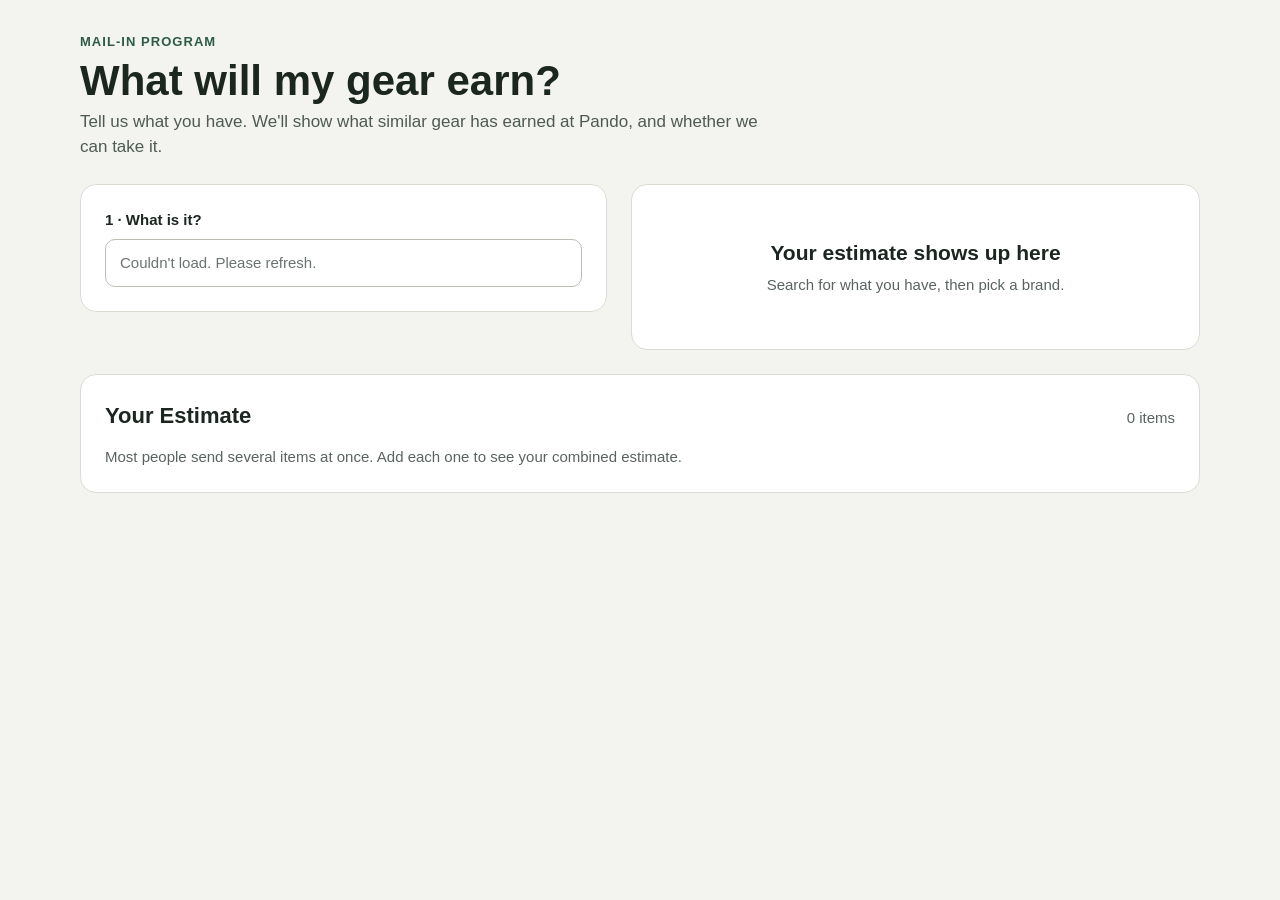
==== commit ad8e11f6: "Update index.html" ====
--- a/estimate/index.html
+++ b/estimate/index.html
@@ -6,1066 +6,15 @@
 <title>What will my gear earn? | Pando Refitters</title>
 <meta name="robots" content="noindex">
 <style>
-  /* Page shell for the standalone test page. In Shopify, only #pando-estimator and its <style>/<script> are used. */
   body { margin: 0; background: #F3F4EF; font-family: -apple-system, BlinkMacSystemFont, "Segoe UI", Helvetica, Arial, sans-serif; }
-  .pe-page { padding: 32px 16px 64px; }
+  .pe-page { padding: 32px 16px 64px; max-width: 1120px; margin: 0 auto; }
 </style>
+<link rel="stylesheet" href="estimator.css">
 </head>
 <body>
 <div class="pe-page">
-
-<!-- ===================== Pando earnings estimator (embeddable) ===================== -->
-<div id="pando-estimator" class="pe">
-<style>
-  .pe { --pe-accent: #2E5B47; --pe-accent-dark: #1F4033; --pe-ink: #1C2620; --pe-muted: #4F5A54; --pe-faint: #5A645E;
-        --pe-line: #D9DDD3; --pe-line-2: #E3E6DE; --pe-card: #FFFFFF; --pe-soft: #F6F7F3; --pe-green-bg: #E8EFEA;
-        --pe-amber-bg: #FBEEDD; --pe-amber-ink: #5A3D0B; --pe-red-bg: #F8E7E4; --pe-red-ink: #7A2626;
-        color: var(--pe-ink); font: inherit; font-size: 15px; line-height: 1.5; max-width: 1120px; margin: 0 auto; box-sizing: border-box; }
-  .pe *, .pe *::before, .pe *::after { box-sizing: border-box; }
-  .pe button, .pe input { font: inherit; color: inherit; }
-  .pe .pe-btn { color: #fff; }
-  .pe .pe-btn-secondary, .pe .pe-textlink { color: var(--pe-accent-dark); }
-  .pe .pe-btn[disabled] { opacity: .7; cursor: default; }
-  .pe button:focus-visible, .pe input:focus-visible, .pe a:focus-visible { outline: 2px solid var(--pe-accent); outline-offset: 2px; }
-  .pe [hidden] { display: none !important; }
-  .pe-head { display: flex; flex-direction: column; gap: 6px; margin-bottom: 24px; max-width: 680px; }
-  .pe-eyebrow { font-size: 13px; font-weight: 700; letter-spacing: .08em; text-transform: uppercase; color: var(--pe-accent); }
-  .pe-h1 { margin: 0; font-size: clamp(30px, 5vw, 42px); line-height: 1.08; font-weight: 700; }
-  .pe-lede { margin: 0; color: var(--pe-muted); font-size: 17px; }
-  .pe-row { display: flex; flex-wrap: wrap; gap: 24px; align-items: flex-start; }
-  .pe-card { background: var(--pe-card); border: 1px solid var(--pe-line); border-radius: 16px; padding: 24px; min-width: 0; }
-  .pe-form { flex: 1 1 380px; display: flex; flex-direction: column; gap: 22px; }
-  .pe-result { flex: 1.15 1 400px; display: flex; flex-direction: column; gap: 16px; }
-  .pe-step-label { display: block; font-size: 15px; font-weight: 700; margin-bottom: 8px; }
-  .pe-opt { font-weight: 400; color: var(--pe-faint); }
-  .pe-input { width: 100%; min-height: 48px; padding: 0 14px; border: 1px solid #B9BFB4; border-radius: 10px; background: #fff; }
-  .pe-input::placeholder { color: #6B746E; }
-  .pe-list { margin-top: 6px; border: 1px solid var(--pe-line); border-radius: 12px; background: #fff; overflow: hidden; box-shadow: 0 8px 24px rgba(28,38,32,.08); }
-  .pe-option { display: flex; width: 100%; justify-content: space-between; align-items: center; gap: 12px; min-height: 50px; padding: 8px 14px; border: 0; border-top: 1px solid #EEF0EA; background: #fff; text-align: left; cursor: pointer; }
-  .pe-option:first-child { border-top: 0; }
-  .pe-option[aria-selected="true"], .pe-option:hover { background: #EEF4F0; }
-  .pe-option-main { display: flex; flex-direction: column; min-width: 0; }
-  .pe-option-title { font-weight: 600; }
-  .pe-option-sub { font-size: 13px; color: var(--pe-faint); }
-  .pe-tag { flex-shrink: 0; font-size: 12px; font-weight: 700; border-radius: 999px; padding: 3px 10px; }
-  .pe-tag-ok { color: #1F5A3A; background: #DCEBE1; }
-  .pe-tag-warn { color: #7A4E00; background: #FBEAC8; }
-  .pe-tag-no { color: #8A2A22; background: #F6DCD8; }
-  .pe-hint { font-size: 13px; color: var(--pe-faint); margin-top: 6px; }
-  .pe-brand-note { color: var(--pe-accent-dark); }
-  .pe-chip { display: flex; justify-content: space-between; align-items: center; gap: 12px; border: 1px solid #C9CEC3; border-radius: 12px; padding: 10px 10px 10px 14px; }
-  .pe-chip-title { font-weight: 700; }
-  .pe-chip-sub { font-size: 13px; color: var(--pe-faint); }
-  .pe-btn-ghost { flex-shrink: 0; min-height: 44px; padding: 0 14px; border: 1px solid #C9CEC3; border-radius: 10px; background: #fff; font-weight: 600; cursor: pointer; }
-  .pe-pills { display: flex; flex-wrap: wrap; gap: 8px; }
-  .pe-pill { min-height: 44px; padding: 0 14px; border-radius: 999px; border: 1px solid #C9CEC3; background: #fff; font-weight: 600; cursor: pointer; }
-  .pe-pill[aria-pressed="true"] { background: var(--pe-accent); border-color: var(--pe-accent); color: #fff; }
-  .pe-sublabel { font-size: 14px; font-weight: 700; margin: 0 0 8px; }
-  .pe-accept { background: var(--pe-soft); border-radius: 12px; padding: 16px 18px; display: flex; flex-direction: column; gap: 10px; }
-  .pe-accept-head { display: flex; flex-wrap: wrap; justify-content: space-between; align-items: center; gap: 8px; font-size: 14px; font-weight: 700; }
-  .pe-rule { display: flex; gap: 10px; align-items: flex-start; font-size: 14px; color: #2C3A33; }
-  .pe-ico { flex-shrink: 0; width: 22px; height: 22px; border-radius: 999px; display: flex; align-items: center; justify-content: center; margin-top: 1px; }
-  .pe-ico-ok { background: #DCEBE1; color: #1F5A3A; }
-  .pe-ico-warn { background: #FBEAC8; color: #7A4E00; }
-  .pe-ico-no { background: #F6DCD8; color: #8A2A22; }
-  .pe-more-toggle { display: flex; justify-content: space-between; align-items: center; gap: 12px; width: 100%; min-height: 48px; padding: 0; border: 0; background: transparent; text-align: left; cursor: pointer; }
-  .pe-chev { flex-shrink: 0; width: 32px; height: 32px; border-radius: 999px; border: 1px solid #C9CEC3; display: flex; align-items: center; justify-content: center; transition: transform .15s; }
-  .pe-more-toggle[aria-expanded="true"] .pe-chev { transform: rotate(180deg); }
-  .pe-more { border-top: 1px solid var(--pe-line-2); padding-top: 18px; display: flex; flex-direction: column; gap: 18px; }
-  .pe-more-body { display: flex; flex-direction: column; gap: 20px; }
-  .pe-money { display: flex; align-items: center; gap: 8px; max-width: 220px; }
-  .pe-cards { display: grid; grid-template-columns: repeat(2, minmax(0, 1fr)); gap: 8px; }
-  .pe-card-btn { display: flex; flex-direction: column; gap: 2px; min-height: 60px; padding: 10px 12px; border-radius: 10px; border: 1px solid #C9CEC3; background: #fff; text-align: left; cursor: pointer; }
-  .pe-card-btn[aria-pressed="true"] { border: 2px solid var(--pe-accent); background: #EEF4F0; padding: 9px 11px; }
-  .pe-card-btn b { font-size: 14px; }
-  .pe-card-btn span { font-size: 12px; color: var(--pe-muted); line-height: 1.35; }
-  .pe-empty { text-align: center; color: var(--pe-faint); padding: 28px 0; }
-  .pe-empty-title { font-size: 21px; font-weight: 700; color: var(--pe-ink); margin-bottom: 6px; }
-  .pe-basis { font-size: 14px; color: var(--pe-muted); }
-  .pe-ranges { display: grid; grid-template-columns: repeat(2, minmax(0, 1fr)); gap: 12px; }
-  .pe-range { border: 1px solid #C9CEC3; border-radius: 12px; padding: 14px 16px; background: #fff; text-align: left; cursor: pointer; width: 100%; }
-  .pe-range[aria-pressed="true"] { border: 2px solid var(--pe-accent); padding: 13px 15px; background: #EEF4F0; }
-  .pe-range-pick { display: flex; align-items: center; gap: 8px; }
-  .pe-radio { width: 16px; height: 16px; border-radius: 50%; border: 2px solid #9AA39C; flex-shrink: 0; }
-  .pe-range[aria-pressed="true"] .pe-radio { border-color: var(--pe-accent); background: radial-gradient(circle, var(--pe-accent) 45%, transparent 50%); }
-  .pe-timing { font-size: 14px; color: #3F4A44; }
-  .pe-range-sub { font-size: 13px; color: var(--pe-muted); margin-top: 2px; }
-  .pe-badge { display: inline-flex; align-items: center; gap: 6px; font-size: 13px; font-weight: 600; color: #1F5A3A; background: #E3EFE7; border-radius: 999px; padding: 4px 12px; align-self: flex-start; }
-  .pe-rough-head { font-size: 20px; font-weight: 700; line-height: 1.3; margin: 0; }
-  .pe-rough-body { margin: 0; color: var(--pe-muted); }
-  .pe-inline-msrp { display: flex; flex-wrap: wrap; gap: 8px; align-items: center; }
-  .pe-inline-msrp .pe-money { flex: 1 1 160px; max-width: none; }
-  .pe-btn-secondary { min-height: 48px; padding: 0 18px; border: 1px solid var(--pe-accent); border-radius: 10px; background: #fff; color: var(--pe-accent-dark); font-weight: 700; cursor: pointer; }
-  .pe-btn-secondary:hover { background: #EEF4F0; }
-  .pe-context { border-top: 1px solid var(--pe-line-2); padding-top: 14px; display: flex; flex-direction: column; gap: 4px; }
-  .pe-context-lede { font-size: 14px; color: var(--pe-muted); margin: 0 0 4px; }
-  .pe-context .pe-comp-title { font-weight: 500; color: #3F4A44; }
-  .pe-context .pe-comp-earn b { font-weight: 600; color: #3F4A44; }
-  .pe-textlink { background: none; border: 0; padding: 0; color: var(--pe-accent-dark); font-weight: 600; text-decoration: underline; text-underline-offset: 3px; cursor: pointer; font-size: 14px; align-self: flex-start; text-align: left; }
-  .pe-req { border: 1px solid var(--pe-line); border-radius: 12px; padding: 16px; display: flex; flex-direction: column; gap: 10px; background: #FCFCFA; }
-  .pe-req h4 { margin: 0; font-size: 16px; }
-  .pe-textarea { width: 100%; min-height: 84px; padding: 10px 14px; border: 1px solid #B9BFB4; border-radius: 10px; resize: vertical; font: inherit; }
-  .pe-pending { font-size: 13px; font-weight: 600; color: #7A4E00; }
-  .pe-badge-info { color: #3D4A63; background: #E6EAF2; }
-  .pe-used { font-size: 13px; color: var(--pe-muted); display: flex; flex-wrap: wrap; gap: 4px 10px; align-items: baseline; }
-  .pe-used .pe-textlink { font-size: 13px; }
-  .pe-inline-flow { display: flex; flex-direction: column; gap: 16px; border: 1px solid var(--pe-line); border-radius: 12px; padding: 16px; background: #FCFCFA; }
-  .pe .pe-btn[aria-disabled="true"] { opacity: .55; cursor: not-allowed; }
-  .pe-range-label { font-size: 13px; font-weight: 600; color: #3F4A44; }
-  .pe-range-value { font-size: clamp(24px, 4vw, 30px); font-weight: 700; line-height: 1.15; }
-  .pe-note { border-radius: 12px; padding: 12px 16px; font-size: 14px; }
-  .pe-note-green { background: var(--pe-green-bg); color: var(--pe-accent-dark); }
-  .pe-note-amber { background: var(--pe-amber-bg); color: var(--pe-amber-ink); }
-  .pe-note-red { background: var(--pe-red-bg); color: var(--pe-red-ink); }
-  .pe-nudge { display: flex; gap: 12px; align-items: center; justify-content: space-between; width: 100%; min-height: 50px; padding: 12px 16px; border: 1px dashed #8FA597; border-radius: 12px; background: #F6F9F7; text-align: left; color: var(--pe-accent-dark); cursor: pointer; }
-  .pe-comps h3 { margin: 0 0 4px; font-size: 15px; }
-  .pe-comp { display: flex; justify-content: space-between; gap: 12px; padding: 11px 0; border-top: 1px solid var(--pe-line-2); }
-  .pe-comp-title { font-weight: 600; }
-  .pe-comp-meta { font-size: 13px; color: var(--pe-faint); }
-  .pe-comp-earn { display: flex; flex-direction: column; align-items: flex-end; flex-shrink: 0; text-align: right; }
-  .pe-btn { min-height: 48px; padding: 0 20px; border: 0; border-radius: 10px; background: var(--pe-accent); color: #fff; font-weight: 700; cursor: pointer; width: 100%; }
-  .pe-btn:hover { background: var(--pe-accent-dark); }
-  .pe-trust { display: flex; gap: 8px; align-items: flex-start; font-size: 13px; color: #3F4A44; }
-  .pe-estimate { display: flex; flex-direction: column; gap: 10px; }
-  .pe-range-when { font-size: 13px; color: var(--pe-muted); margin-top: 2px; }
-  .pe-nudge-go { font-weight: 700; flex-shrink: 0; }
-  .pe-links { display: flex; flex-wrap: wrap; gap: 10px 20px; }
-  .pe-flow { display: flex; flex-direction: column; gap: 12px; border: 1px solid var(--pe-line); border-radius: 12px; padding: 16px; background: #FCFCFA; }
-  .pe-flow-top { display: flex; justify-content: space-between; align-items: baseline; gap: 12px; font-size: 13px; font-weight: 600; color: var(--pe-faint); }
-  .pe-flow-done { font-weight: 400; }
-  .pe-flow-q { font-size: 17px; font-weight: 700; display: block; }
-  .pe-btn.pe-btn-inline { width: auto; flex: 0 0 auto; padding: 0 22px; }
-  .pe-opts { display: flex; flex-direction: column; gap: 8px; }
-  .pe-opt-row { display: flex; flex-wrap: wrap; align-items: baseline; gap: 2px 10px; min-height: 48px; padding: 11px 14px; border-radius: 10px; border: 1px solid #C9CEC3; background: #fff; text-align: left; cursor: pointer; }
-  .pe-opt-row:hover { border-color: var(--pe-accent); background: #F4F8F5; }
-  .pe-opt-row[aria-pressed="true"] { border-color: var(--pe-accent); background: #EEF4F0; }
-  .pe-opt-row b { font-size: 15px; }
-  .pe-opt-row span { font-size: 13px; color: var(--pe-muted); }
-  .pe-evidence { border-top: 1px solid var(--pe-line-2); padding-top: 12px; }
-  .pe-evidence-toggle { display: inline-flex; align-items: center; gap: 8px; background: none; border: 0; padding: 4px 0; font-size: 14px; font-weight: 600; color: var(--pe-accent-dark); cursor: pointer; text-align: left; }
-  .pe-evidence-body { margin-top: 8px; background: var(--pe-soft); border-radius: 12px; padding: 4px 14px 6px; }
-  .pe-evidence-lede { font-size: 13px; color: var(--pe-muted); margin: 8px 0 2px; }
-  .pe-evidence .pe-comp { padding: 9px 0; }
-  .pe-evidence .pe-comp:first-of-type { border-top: 0; }
-  .pe-evidence .pe-comp-title { font-weight: 500; font-size: 14px; }
-  .pe-evidence .pe-comp-earn span:first-child { font-size: 14px; font-weight: 600; }
-  .pe { --pe-dot: #7E8A82; --pe-band: #E9EEE8; }
-  .pe-kicker { font-size: 13px; font-weight: 600; color: var(--pe-muted); }
-  .pe-fallback { margin: 0; font-size: 14px; color: var(--pe-muted); }
-  .pe-headline { font-size: 19px; font-weight: 700; line-height: 1.3; margin-top: -8px; }
-  .pe-fallback + .pe-headline { margin-top: -6px; }
-  .pe-strip { display: block; width: 100%; height: auto; margin: -4px 0 -6px; }
-  .pe-pos { font-size: 13px; color: var(--pe-muted); margin-top: -6px; }
-  .pe-divider { border-top: 1px solid var(--pe-line-2); }
-  .pe-lead, .pe-ask { margin: 0; font-size: 14px; color: var(--pe-muted); }
-  .pe-ask { font-size: 16px; font-weight: 700; color: var(--pe-ink); }
-  .pe-lead + .pe-boxes { margin-top: -8px; }
-  .pe-boxes { display: grid; grid-template-columns: repeat(2, minmax(0, 1fr)); gap: 10px; }
-  .pe-box { border: 1px solid #C9CEC3; border-radius: 12px; padding: 12px 14px; background: #fff; }
-  .pe-box:first-child { border: 2px solid var(--pe-accent); background: #F3F7F4; padding: 11px 13px; }
-  .pe-box-label { font-size: 13px; font-weight: 600; color: #3F4A44; }
-  .pe-box-value { font-size: clamp(22px, 4vw, 28px); font-weight: 700; line-height: 1.2; }
-  .pe-box-when { font-size: 12px; color: var(--pe-muted); }
-  .pe-note-soft { background: var(--pe-soft); color: #2C3A33; }
-  .pe-team { display: flex; flex-direction: column; gap: 14px; }
-  .pe-team-row { display: grid; grid-template-columns: repeat(2, minmax(0, 1fr)); gap: 10px; }
-  .pe-select { appearance: auto; padding-right: 8px; }
-  .pe-bag { margin-top: 24px; display: flex; flex-direction: column; gap: 14px; }
-  .pe-bag-head { display: flex; justify-content: space-between; align-items: baseline; gap: 12px; }
-  .pe-bag-head h2 { margin: 0; font-size: 22px; }
-  .pe-bag-item { display: flex; justify-content: space-between; align-items: center; gap: 12px; padding: 10px 0; border-top: 1px solid var(--pe-line-2); }
-  .pe-total { background: var(--pe-soft); border-radius: 12px; padding: 14px 16px; }
-  .pe-total-value { font-size: 24px; font-weight: 700; line-height: 1.2; }
-  .pe-x { min-width: 44px; min-height: 44px; border: 1px solid #C9CEC3; border-radius: 10px; background: #fff; cursor: pointer; display: flex; align-items: center; justify-content: center; }
-  .pe-link-btn { display: flex; align-items: center; justify-content: center; min-height: 48px; border-radius: 10px; background: var(--pe-accent); color: #fff; font-weight: 700; text-decoration: none; }
-  .pe-spin { display: inline-block; width: 14px; height: 14px; border: 2px solid #C9CEC3; border-top-color: var(--pe-accent); border-radius: 50%; animation: pe-spin .8s linear infinite; vertical-align: -2px; margin-right: 8px; }
-  @keyframes pe-spin { to { transform: rotate(360deg); } }
-  @media (max-width: 520px) { .pe-card { padding: 18px; } .pe-cards { grid-template-columns: 1fr; } }
-</style>
-
-<div class="pe-head">
-  <div class="pe-eyebrow">Mail-in program</div>
-  <h1 class="pe-h1">What will my gear earn?</h1>
-  <p class="pe-lede">Tell us what you have. We'll show what similar gear has earned at Pando, and whether we can take it.</p>
+  <div id="pando-estimator" data-source="estimate-page"></div>
 </div>
-
-<div class="pe-row">
-  <section class="pe-card pe-form" aria-label="Your item">
-    <div>
-      <label class="pe-step-label" for="pe-cat">1 · What is it?</label>
-      <div id="pe-cat-search">
-        <input id="pe-cat" class="pe-input" type="text" role="combobox" aria-autocomplete="list" aria-expanded="false" aria-controls="pe-cat-list" autocomplete="off" placeholder="Loading…" disabled>
-        <div id="pe-cat-list" class="pe-list" role="listbox" hidden></div>
-        <div id="pe-cat-brand" class="pe-hint pe-brand-note" hidden></div>
-        <div id="pe-cat-nomatch" class="pe-hint" hidden>No match yet. Try a simpler word, like “jacket”, “pack” or “skis”.</div>
-      </div>
-      <div id="pe-cat-chip" hidden></div>
-      <div id="pe-labels" hidden style="margin-top:12px"></div>
-    </div>
-
-    <div id="pe-accept" class="pe-accept" hidden></div>
-
-    <div id="pe-brand-step" hidden>
-      <label class="pe-step-label" for="pe-brand">2 · Brand</label>
-      <div id="pe-brand-search">
-        <input id="pe-brand" class="pe-input" type="text" role="combobox" aria-autocomplete="list" aria-expanded="false" aria-controls="pe-brand-list" autocomplete="off" placeholder="Start typing a brand">
-        <div id="pe-brand-list" class="pe-list" role="listbox" hidden></div>
-      </div>
-      <div id="pe-brand-chip" hidden></div>
-    </div>
-
-    <div id="pe-fit-wrap" hidden>
-      <div class="pe-step-label">3 · Fit <span class="pe-opt">(optional)</span></div>
-      <div id="pe-fit" class="pe-pills"></div>
-    </div>
-  </section>
-
-  <section class="pe-card pe-result" id="pe-result" aria-live="polite"></section>
-</div>
-
-<section class="pe-card pe-bag" id="pe-bag" aria-label="Your estimate"></section>
-
-<script>
-(() => {
-  // ---------------- config ----------------
-  const CONFIG = {
-    functionUrl: "https://ehzcymnztsbbroxzcidq.supabase.co/functions/v1/earnings-estimate",
-    restUrl: "https://ehzcymnztsbbroxzcidq.supabase.co/rest/v1",
-    // Public (anon) key: safe to embed. It can only call the estimator and the brand list.
-    anonKey: "eyJhbGciOiJIUzI1NiIsInR5cCI6IkpXVCJ9.eyJpc3MiOiJzdXBhYmFzZSIsInJlZiI6ImVoemN5bW56dHNiYnJveHpjaWRxIiwicm9sZSI6ImFub24iLCJpYXQiOjE3NzQ4OTUxOTIsImV4cCI6MjA5MDQ3MTE5Mn0.mwNRsmt9WGZAu85WY3GQ74VYilX3P9833gHBOrleTi8",
-    rulesUrl: "rules.json",          // draft acceptance rules; moves to Airtable after review
-    mailInUrl: "https://pandorefitters.typeform.com/sendgear?typeform-source=estimator",     // where "Start my mail-in" goes
-    freeShippingNote: "Shipping is on us, when your gear is assessed by our team with a trade in or cash value $100 or higher. Need to send a smaller load? Shipping is a simple flat $7.95 deducted from your offer.",
-    source: "estimate-page",
-    skiMailInMinYear: 2024,          // skis/snowboards: oldest model year we take by mail (update each season)
-    skiStoreMinYear: 2019,           // skis/snowboards: oldest model year we take in store
-    // Shorthand customers type for brands. Only used if the brand exists in our sales history.
-    brandAliases: {
-      "tnf": "The North Face", "north face": "The North Face", "northface": "The North Face",
-      "bd": "Black Diamond", "mhw": "Mountain Hardwear", "hh": "Helly Hansen", "bca": "Backcountry Access",
-      "sportiva": "La Sportiva", "patagucci": "Patagonia", "5 10": "Five Ten", "510": "Five Ten", "fiveten": "Five Ten",
-      "rei coop": "REI Co-op", "pearl izumi": "PEARL iZUMi", "troy lee": "Troy Lee Designs", "tld": "Troy Lee Designs",
-    },
-  };
-
-  const root = document.getElementById("pando-estimator");
-  const $ = (id) => root.querySelector("#" + id);
-  const esc = (s) => String(s ?? "").replace(/[&<>"']/g, (c) => ({ "&": "&amp;", "<": "&lt;", ">": "&gt;", '"': "&quot;", "'": "&#39;" }[c]));
-  const money = (n) => "$" + Number(n).toLocaleString("en-US");
-  // Lowercase, strip accents and apostrophes, turn other punctuation into spaces.
-  const fold = (x) => String(x ?? "").normalize("NFD").replace(/[\u0300-\u036f]/g, "").toLowerCase()
-    .replace(/[’'`]/g, "").replace(/[^a-z0-9]+/g, " ").trim();
-  const shortName = (c) => { const p = c.split(" - "); return p[p.length - 1].trim(); };
-  const headers = { "Content-Type": "application/json", Authorization: "Bearer " + CONFIG.anonKey, apikey: CONFIG.anonKey };
-
-  const sessionId = (() => {
-    try { let s = localStorage.getItem("pe-visitor"); if (!s) { s = Math.random().toString(36).slice(2) + Date.now().toString(36); localStorage.setItem("pe-visitor", s); } return s; }
-    catch { return Math.random().toString(36).slice(2); }
-  })();
-
-  const CONDITIONS = [
-    { id: "Excellent", label: "Like new", desc: "No visible wear. Could pass for new." },
-    { id: "Great", label: "Great", desc: "Light wear you'd have to look for." },
-    { id: "Good", label: "Good", desc: "Visible wear, fully functional." },
-    { id: "Fair", label: "Well used", desc: "Obvious wear or cosmetic flaws." },
-  ];
-  const AGES = [
-    { id: "Current", label: "Current", desc: "Still sold new, or 1–3 years old" },
-    { id: "Recent", label: "A few years old", desc: "3–9 years old" },
-    { id: "Legacy", label: "Older", desc: "10+ years old" },
-  ];
-  const ELIG = {
-    "Mail-in OK": ["Mail-in accepted", "pe-tag-ok"],
-    "In store only": ["In store only", "pe-tag-warn"],
-    "Ask first": ["Case by case", "pe-tag-warn"],
-    "Not accepting": ["Not accepting", "pe-tag-no"],
-    "Donation only": ["Donation only", "pe-tag-warn"],
-  };
-  const ICON_CHECK = '<svg width="12" height="12" viewBox="0 0 12 12" fill="none" stroke="currentColor" stroke-width="2" stroke-linecap="round" stroke-linejoin="round" aria-hidden="true"><path d="M2.5 6.2l2.3 2.3 4.7-5"/></svg>';
-  const ICON = {
-    ok: '<span class="pe-ico pe-ico-ok" aria-label="Accepted"><svg width="12" height="12" viewBox="0 0 12 12" fill="none" stroke="currentColor" stroke-width="2" stroke-linecap="round" stroke-linejoin="round"><path d="M2.5 6.2l2.3 2.3 4.7-5"/></svg></span>',
-    warn: '<span class="pe-ico pe-ico-warn" aria-label="Heads up"><svg width="12" height="12" viewBox="0 0 12 12" fill="none" stroke="currentColor" stroke-width="2" stroke-linecap="round"><path d="M6 2.5v4.2"/><path d="M6 9.3v.1"/></svg></span>',
-    no: '<span class="pe-ico pe-ico-no" aria-label="Not accepted"><svg width="12" height="12" viewBox="0 0 12 12" fill="none" stroke="currentColor" stroke-width="2" stroke-linecap="round"><path d="M3.3 3.3l5.4 5.4M8.7 3.3l-5.4 5.4"/></svg></span>',
-  };
-
-  // ---------------- state ----------------
-  const S = {
-    cats: [], rules: {}, brands: [],
-    catResults: [], catActive: 0, cat: null, label: null, catBrand: "", catIgnored: [],
-    brandResults: [], brandActive: 0, brand: "",
-    msrp: "", msrpDraft: "", cond: "", age: "", size: "", payout: "credit", flash: "", flow: { open: false, step: 1 }, compsOpen: false,
-    result: null, loading: false, error: "", added: false,
-    req: { open: false, email: "", note: "", model: "", sending: false, sent: false, error: "" },
-    team: { year: "", brand: "", model: "", size: "", cond: "", note: "", email: "", sending: false, sent: false, error: "", added: false },
-    bag: loadBag(),
-  };
-  function loadBag() { try { return JSON.parse(localStorage.getItem("pe-bag") || "[]"); } catch { return []; } }
-  function saveBag() { try { localStorage.setItem("pe-bag", JSON.stringify(S.bag)); } catch {} }
-  const ruleFor = (cat) => (cat && S.rules[cat.name.trim()]) || { m: "Ask first", r: [] };
-
-  // ---------------- tracking ----------------
-  function track(name, extra) {
-    try {
-      fetch(CONFIG.functionUrl, { method: "POST", headers, keepalive: true,
-        body: JSON.stringify(Object.assign({ event: "track", name, sessionId, source: CONFIG.source }, extra || {})) }).catch(() => {});
-    } catch {}
-  }
-  const itemTrack = () => ({ category: S.cat && S.cat.id, categoryName: S.cat && S.cat.name, label: S.label, brand: S.brand });
-  const mailInHref = () => {
-    const u = CONFIG.mailInUrl;
-    return `${u}${u.includes("?") ? "&" : "?"}sid=${encodeURIComponent(sessionId)}&items=${S.bag.length}`;
-  };
-
-  // ---------------- data loading ----------------
-  async function init() {
-    try {
-      const [catRes, rulesRes, brandRes] = await Promise.all([
-        fetch(CONFIG.functionUrl + "?action=categories", { headers }),
-        fetch(CONFIG.rulesUrl).catch(() => null),
-        fetch(CONFIG.restUrl + "/rpc/estimator_brands", { method: "POST", headers, body: "{}" }).catch(() => null),
-      ]);
-      S.cats = (await catRes.json()).categories || [];
-      if (rulesRes && rulesRes.ok) S.rules = await rulesRes.json();
-      if (brandRes && brandRes.ok) S.brands = (await brandRes.json()).map((b) => b.brand);
-      const input = $("pe-cat");
-      input.disabled = false;
-      input.placeholder = "Try “puffy”, “skis” or “tent”";
-    } catch (e) {
-      $("pe-cat").placeholder = "Couldn't load. Please refresh.";
-    }
-    renderResult(); renderBag();
-    track("page_view");
-  }
-
-  // ---------------- category search ----------------
-  // Customers type things like "patagonia jacket" or "tnf puffy". We pull out a brand if we can,
-  // ignore words that don't match any category ("blue", "mens", typos), and search on what's left.
-  let brandIndex = null, catHay = null;
-  function buildIndexes() {
-    brandIndex = new Map();
-    for (const b of S.brands) {
-      const k = fold(b);
-      if (k.length < 2) continue;
-      brandIndex.set(k, b);
-      brandIndex.set(k.replace(/ /g, ""), b);
-      if (k.startsWith("the ")) brandIndex.set(k.slice(4), b);
-    }
-    const byKey = new Map(S.brands.map((b) => [fold(b), b]));
-    for (const [alias, target] of Object.entries(CONFIG.brandAliases || {})) {
-      const b = byKey.get(fold(target));
-      if (b) brandIndex.set(fold(alias), b);
-    }
-    catHay = S.cats.map((cat) => " " + fold([cat.name, ...cat.labels, ...(cat.searchTerms || [])].join(" ")) + " ");
-  }
-  const inAnyCat = (t) => catHay.some((h) => h.includes(" " + t));
-  function editDistance(a, b) {
-    if (Math.abs(a.length - b.length) > 2) return 9;
-    let prev = Array.from({ length: b.length + 1 }, (_, i) => i);
-    for (let i = 1; i <= a.length; i++) {
-      const cur = [i];
-      for (let j = 1; j <= b.length; j++) cur[j] = Math.min(prev[j] + 1, cur[j - 1] + 1, prev[j - 1] + (a[i - 1] === b[j - 1] ? 0 : 1));
-      prev = cur;
-    }
-    return prev[b.length];
-  }
-  function parseQuery(q) {
-    if (!brandIndex) buildIndexes();
-    let words = fold(q).split(" ").filter(Boolean);
-    let brand = "";
-    // 1) exact brand phrase, longest first (3 words down to 1)
-    outer: for (let n = Math.min(3, words.length); n >= 1; n--) {
-      for (let i = 0; i + n <= words.length; i++) {
-        const phrase = words.slice(i, i + n).join(" ");
-        // One-word brands that are also gear words ("camp", "head", "backcountry") are too ambiguous to auto-fill.
-        if (n === 1 && inAnyCat(phrase)) continue;
-        const hit = brandIndex.get(phrase) || (n > 1 && brandIndex.get(phrase.replace(/ /g, "")));
-        if (hit) { brand = hit; words = words.slice(0, i).concat(words.slice(i + n)); break outer; }
-      }
-    }
-    // 2) close misspelling of a one-word brand ("pataginia"), only for words that aren't gear words
-    if (!brand) {
-      for (let i = 0; i < words.length && !brand; i++) {
-        const w = words[i];
-        if (w.length < 7 || inAnyCat(w)) continue;
-        for (const [k, b] of brandIndex) {
-          if (k.includes(" ") || k.length < 7) continue;
-          if (editDistance(w, k) <= (k.length >= 8 ? 2 : 1)) { brand = b; words.splice(i, 1); break; }
-        }
-      }
-    }
-    // 3) keep words that match some category; the rest are ignored
-    const keep = words.filter((w) => w.length >= 2 && inAnyCat(w));
-    const ignored = words.filter((w) => !keep.includes(w));
-    // Ambiguous brand words only count when nothing else does: "head skis" searches "skis".
-    const strong = keep.filter((w) => !brandIndex.has(w));
-    return { brand, tokens: strong.length ? strong : keep, ignored };
-  }
-
-  function searchCats(q) {
-    if (fold(q).length < 2) { S.catBrand = ""; S.catIgnored = []; return []; }
-    let { brand, tokens, ignored } = parseQuery(q);
-    // A brand name that's also a gear word ("head") typed alone: search it as a word too.
-    if (!tokens.length && brand && inAnyCat(fold(brand))) tokens = [fold(brand)];
-    S.catBrand = brand; S.catIgnored = ignored;
-    if (!tokens.length) return [];
-    const query = tokens.join(" ");
-    const scored = [];
-    S.cats.forEach((cat, idx) => {
-      const hay = catHay[idx];
-      const matched = tokens.filter((t) => hay.includes(" " + t)).length;
-      if (!matched) return;
-      const labels = cat.labels.length ? cat.labels : [shortName(cat.name)];
-      const terms = cat.searchTerms || [];
-      let best = 0, viaTerm = null;
-      for (const t of terms) {
-        const tl = fold(t);
-        const sc = tl === query ? 9 : tl.startsWith(query) ? 7 : tl.includes(query) ? 5 : 0;
-        if (sc > best) { best = sc; viaTerm = t; }
-      }
-      const labelHits = labels.map((l) => {
-        const ll = fold(l);
-        return { l, s: ll === query ? 10 : ll.startsWith(query) ? 8 : ll.includes(query) ? 6 : tokens.some((t) => (" " + ll).includes(" " + t)) ? 3 : 0 };
-      }).filter((x) => x.s > 0);
-      if (labelHits.length) {
-        for (const h of labelHits) scored.push({ cat, matched, label: cat.labels.length ? h.l : null, title: h.l, score: h.s });
-      } else {
-        const nameScore = fold(cat.name).includes(query) ? 4 : 2;
-        scored.push({ cat, matched, label: cat.labels[0] || null, title: labels[0], via: viaTerm, score: Math.max(best, nameScore) });
-      }
-    });
-    // Prefer categories that match the most of the typed words.
-    const top = Math.max(0, ...scored.map((x) => x.matched));
-    const out = scored.filter((x) => x.matched === top);
-    const elig = (c) => ruleFor(c).m;
-    out.sort((a, b) => (b.score - a.score) || ((elig(a.cat) === "Not accepting") - (elig(b.cat) === "Not accepting")) || a.title.localeCompare(b.title));
-    return out.slice(0, 8);
-  }
-
-  let noMatchTimer = null;
-  function onCatInput() {
-    const q = $("pe-cat").value;
-    S.catResults = searchCats(q);
-    S.catActive = 0;
-    renderCatList();
-    clearTimeout(noMatchTimer);
-    // Log anything that didn't fully land: no results, or words we had to ignore.
-    if (q.trim().length >= 3 && (!S.catResults.length || S.catIgnored.length)) {
-      noMatchTimer = setTimeout(() => {
-        fetch(CONFIG.functionUrl, { method: "POST", headers, body: JSON.stringify({ event: "search_no_match", query: q.trim(), sessionId, source: CONFIG.source }) }).catch(() => {});
-      }, 1500);
-    }
-  }
-
-  function renderCatList() {
-    const list = $("pe-cat-list"), input = $("pe-cat");
-    const q = input.value.trim();
-    const brandNote = $("pe-cat-brand");
-    brandNote.hidden = !(q && S.catBrand);
-    if (S.catBrand) brandNote.innerHTML = S.catResults.length
-      ? `Brand: <b>${esc(S.catBrand)}</b>. We'll fill that in for you.`
-      : `Got it, <b>${esc(S.catBrand)}</b>. What kind of item is it? Try “jacket”, “pack” or “skis”.`;
-    $("pe-cat-nomatch").hidden = !(q.length >= 3 && !S.catResults.length && !S.catBrand);
-    if (!S.catResults.length) { list.hidden = true; input.setAttribute("aria-expanded", "false"); return; }
-    list.innerHTML = S.catResults.map((r, i) => {
-      const e = ELIG[ruleFor(r.cat).m];
-      const tag = e && ruleFor(r.cat).m !== "Mail-in OK" ? `<span class="pe-tag ${e[1]}">${esc(e[0])}</span>` : "";
-      return `<button type="button" class="pe-option" role="option" id="pe-cat-opt-${i}" aria-selected="${i === S.catActive}" data-i="${i}">
-        <span class="pe-option-main"><span class="pe-option-title">${esc(r.title)}</span><span class="pe-option-sub">${esc(r.cat.name)}</span></span>${tag}</button>`;
-    }).join("");
-    list.hidden = false;
-    input.setAttribute("aria-expanded", "true");
-    input.setAttribute("aria-activedescendant", "pe-cat-opt-" + S.catActive);
-  }
-
-  function selectCat(r) {
-    S.cat = r.cat; S.label = r.label;
-    S.size = r.cat.sizeTypes.length === 1 ? r.cat.sizeTypes[0] : "";
-    resetItem(); S.flash = "";
-    if (S.catBrand) { S.brand = S.catBrand; S.catBrand = ""; }
-    $("pe-cat").value = ""; S.catResults = []; renderCatList();
-    if (teamKind(S.cat)) {
-      S.team.brand = S.brand && S.brand !== "Other" ? S.brand : S.team.brand;
-      renderAll(); track("staff_form_view", itemTrack());
-      return;
-    }
-    renderAll(); requestEstimate();
-    if (!S.brand) setTimeout(() => $("pe-brand") && $("pe-brand").focus(), 0);
-  }
-
-  // ---------------- brand search ----------------
-  function searchBrands(q) {
-    const s = fold(q);
-    if (!s) return [];
-    if (!brandIndex) buildIndexes();
-    const starts = [], contains = [];
-    const alias = brandIndex.get(s) || brandIndex.get(s.replace(/ /g, ""));
-    if (alias) starts.push(alias);
-    for (const b of S.brands) {
-      if (b === alias) continue;
-      const bl = fold(b), bn = bl.replace(/ /g, ""), sn = s.replace(/ /g, "");
-      if (bl.startsWith(s) || bn.startsWith(sn)) starts.push(b); else if (bl.includes(s) || bn.includes(sn)) contains.push(b);
-    }
-    const res = starts.concat(contains).slice(0, 6);
-    if (!alias && !res.some((b) => fold(b) === s) && q.trim().length >= 2) res.push({ custom: q.trim() });
-    res.push("Other / not sure");
-    return res;
-  }
-  function renderBrandList() {
-    const list = $("pe-brand-list"), input = $("pe-brand");
-    if (!S.brandResults.length) { list.hidden = true; input.setAttribute("aria-expanded", "false"); return; }
-    list.innerHTML = S.brandResults.map((b, i) => {
-      const label = typeof b === "object" ? `Use “${esc(b.custom)}”` : esc(b);
-      return `<button type="button" class="pe-option" role="option" id="pe-brand-opt-${i}" aria-selected="${i === S.brandActive}" data-i="${i}"><span class="pe-option-title">${label}</span></button>`;
-    }).join("");
-    list.hidden = false;
-    input.setAttribute("aria-expanded", "true");
-    input.setAttribute("aria-activedescendant", "pe-brand-opt-" + S.brandActive);
-  }
-  function selectBrand(b) {
-    S.brand = typeof b === "object" ? b.custom : (b === "Other / not sure" ? "Other" : b);
-    S.added = false; resetReq();
-    $("pe-brand").value = ""; S.brandResults = []; renderBrandList();
-    renderAll(); requestEstimate();
-  }
-
-  function comboKeys(e, kind) {
-    const isCat = kind === "cat";
-    const list = isCat ? S.catResults : S.brandResults;
-    if (!list.length) return;
-    const key = isCat ? "catActive" : "brandActive";
-    if (e.key === "ArrowDown") { e.preventDefault(); S[key] = Math.min(S[key] + 1, list.length - 1); }
-    else if (e.key === "ArrowUp") { e.preventDefault(); S[key] = Math.max(S[key] - 1, 0); }
-    else if (e.key === "Enter") { e.preventDefault(); isCat ? selectCat(list[S[key]]) : selectBrand(list[S[key]]); return; }
-    else if (e.key === "Escape") { if (isCat) { S.catResults = []; } else { S.brandResults = []; } }
-    else return;
-    isCat ? renderCatList() : renderBrandList();
-  }
-
-  // ---------------- form rendering ----------------
-  function renderAll() {
-    const cat = S.cat;
-    const rule = ruleFor(cat);
-    const paying = cat && rule.m !== "Not accepting" && rule.m !== "Donation only";
-
-    $("pe-cat-search").hidden = !!cat;
-    $("pe-cat-chip").hidden = !cat;
-    if (cat) {
-      $("pe-cat-chip").innerHTML = `<div class="pe-chip"><div><div class="pe-chip-title">${esc(S.label || shortName(cat.name))}</div><div class="pe-chip-sub">${esc(cat.name)}</div></div><button type="button" class="pe-btn-ghost" data-act="clear-cat">Change</button></div>`;
-    }
-    const labels = $("pe-labels");
-    labels.hidden = !(cat && cat.labels.length > 1);
-    if (cat && cat.labels.length > 1) {
-      labels.innerHTML = `<div class="pe-sublabel">Which type?</div><div class="pe-pills">${cat.labels.map((l) => `<button type="button" class="pe-pill" aria-pressed="${l === S.label}" data-act="label" data-v="${esc(l)}">${esc(l)}</button>`).join("")}</div>`;
-    }
-
-    const acc = $("pe-accept");
-    acc.hidden = !cat;
-    if (cat) {
-      const e = ELIG[rule.m] || ELIG["Ask first"];
-      const rows = rule.r.length ? rule.r.map((x) => {
-        const kind = x[0] === "+" ? "ok" : x[0] === "-" ? "no" : "warn";
-        return `<div class="pe-rule">${ICON[kind]}<span>${esc(x.slice(2))}</span></div>`;
-      }).join("") : `<div class="pe-rule"><span>We'll review this one by hand. Ask us if you're not sure.</span></div>`;
-      acc.innerHTML = `<div class="pe-accept-head"><span>What we accept</span><span class="pe-tag ${e[1]}">${esc(e[0])}</span></div>${rows}`;
-    }
-
-    $("pe-brand-step").hidden = !paying || !!teamKind(cat);
-    $("pe-brand-search").hidden = !!S.brand;
-    $("pe-brand-chip").hidden = !S.brand;
-    if (S.brand) {
-      $("pe-brand-chip").innerHTML = `<div class="pe-chip"><div class="pe-chip-title">${esc(S.brand === "Other" ? "Other / not sure" : S.brand)}</div><button type="button" class="pe-btn-ghost" data-act="clear-brand">Change</button></div>`;
-    }
-
-    const fits = cat ? cat.sizeTypes : [];
-    $("pe-fit-wrap").hidden = !paying || fits.length < 2 || !!teamKind(cat);
-    $("pe-fit").innerHTML = fits.map((z) => `<button type="button" class="pe-pill" aria-pressed="${z === S.size}" data-act="size" data-v="${esc(z)}">${esc(z)}</button>`).join("");
-
-    renderResult();
-  }
-
-  // ---------------- estimate ----------------
-  let estTimer = null, reqSeq = 0;
-  function requestEstimate(delay = 300) {
-    clearTimeout(estTimer);
-    const rule = ruleFor(S.cat);
-    if (!S.cat || !S.brand || teamKind(S.cat) || rule.m === "Not accepting" || rule.m === "Donation only") { S.result = null; S.loading = false; renderResult(); return; }
-    S.loading = true; renderResult();
-    estTimer = setTimeout(async () => {
-      const seq = ++reqSeq;
-      try {
-        const res = await fetch(CONFIG.functionUrl, {
-          method: "POST", headers,
-          body: JSON.stringify({ category: S.cat.id, label: S.label, brand: S.brand, sizeType: S.size || null,
-            condition: S.cond || null, age: S.age || null, msrp: S.msrp ? Number(S.msrp) : null, sessionId, source: CONFIG.source }),
-        });
-        const data = await res.json();
-        if (seq !== reqSeq) return;
-        if (!res.ok) throw new Error(data.error || "Request failed");
-        S.result = data; S.error = "";
-      } catch (e) {
-        if (seq !== reqSeq) return;
-        S.result = null; S.error = "We couldn't get an estimate right now. Please try again in a moment.";
-      }
-      S.loading = false; renderResult();
-    }, delay);
-  }
-
-  // ---------------- result rendering ----------------
-  // Leads with what similar gear has earned (a dot strip of past payouts), then where the customer's
-  // item likely lands. Skis, snowboards and bikes skip the numbers and go to our team instead.
-  const TRUST_TEXT = "A look at past sales, not an offer. A gear expert personally inspects your item and factors in current demand before making a final offer. Not happy with it? We’ll send your gear back.";
-  const trustHtml = (text) => `<div class="pe-trust"><svg width="16" height="16" viewBox="0 0 18 18" fill="none" stroke="#2E5B47" stroke-width="1.6" stroke-linecap="round" stroke-linejoin="round" aria-hidden="true" style="flex-shrink:0;margin-top:2px"><path d="M9 1.8l5.6 2.3v4.3c0 3.6-2.4 6.4-5.6 7.8-3.2-1.4-5.6-4.2-5.6-7.8V4.1L9 1.8z"/><path d="M6.4 9.1l1.8 1.8 3.5-3.6"/></svg><span>${text}</span></div>`;
-
-  const nounFor = (r) => (S.label || shortName(r.category.name)).toLowerCase();
-  const itemLabel = () => S.label || (S.cat ? shortName(S.cat.name) : "item");
-  const hasDetails = () => !!(S.msrp || S.cond || S.age);
-
-  // Skis, snowboards and bikes: a person on our team estimates these for now.
-  const teamKind = (cat) => {
-    if (!cat) return null;
-    const n = cat.name.trim();
-    if (/^bikes\b/i.test(n)) return "bike";
-    if (/^skis\b/i.test(n)) return "ski";
-    if (/^snowboard$/i.test(n)) return "snowboard";
-    return null;
-  };
-  // Ski/snowboard model years roll over mid-year (2027 models arrive in fall 2026).
-  const modelYear = () => { const d = new Date(); return d.getMonth() >= 6 ? d.getFullYear() + 1 : d.getFullYear(); };
-
-  // Past payouts as a dot strip, with the customer's likely range marked when we have one.
-  function stripHtml(dist, est) {
-    const vals = dist.credit, most = dist.most.credit;
-    const sorted = [...vals].sort((a, b) => a - b);
-    const p95 = sorted[Math.floor(sorted.length * 0.95)] ?? sorted[sorted.length - 1];
-    const W = Math.round(Math.max(280, Math.min(620, ($("pe-result").clientWidth || 470) - 48)));
-    let max = Math.max(p95 * 1.15, most.high * 1.25, est ? est.high * 1.12 : 0, 10);
-    const step = [5, 10, 20, 25, 50, 100, 200, 250, 500, 1000, 2000].find((s) => max / s <= (W < 400 ? 3 : 4)) || 5000;
-    max = Math.ceil(max / step) * step;
-    const L = 16, R = W - 16, X = (v) => L + (Math.min(v, max) / max) * (R - L);
-    const H = est ? 86 : 58;
-    let h = `<rect x="${X(most.low)}" y="20" width="${Math.max(4, X(most.high) - X(most.low))}" height="30" rx="5" fill="var(--pe-band)"/>`;
-    h += `<line x1="${L}" y1="35" x2="${R}" y2="35" stroke="#C9CEC3" stroke-width="1"/>`;
-    for (let t = 0; t <= max; t += step) h += `<text x="${X(t)}" y="12" text-anchor="middle" font-size="12" fill="#6B746E">$${t.toLocaleString("en-US")}</text>`;
-    const stacks = {};
-    const offsets = [0, -9, 9, -18, 18];
-    for (const v of sorted) {
-      const b = Math.round(X(v) / 8);
-      const i = stacks[b] = (stacks[b] ?? -1) + 1;
-      h += `<circle cx="${X(v).toFixed(1)}" cy="${35 + offsets[i % offsets.length]}" r="4.5" fill="var(--pe-dot)" fill-opacity="${i >= offsets.length ? 0.5 : 0.9}"/>`;
-    }
-    if (est) {
-      const a = X(est.low), b = Math.max(X(est.high), a + 6);
-      h += `<rect x="${a}" y="60" width="${b - a}" height="7" rx="3.5" fill="var(--pe-accent)"/>`;
-      h += `<text x="${Math.min(Math.max((a + b) / 2, 30), W - 30)}" y="82" text-anchor="middle" font-size="13" font-weight="700" fill="var(--pe-accent-dark)">Yours</text>`;
-    }
-    const label = `${dist.n} past sales. Most earned ${money(most.low)} to ${money(most.high)} in store credit.${est ? ` Your estimate: ${money(est.low)} to ${money(est.high)}.` : ""}`;
-    return `<svg class="pe-strip" viewBox="0 0 ${W} ${H}" role="img" aria-label="${esc(label)}">${h}</svg>`;
-  }
-
-  // Recent sales live behind a disclosure: proof when wanted, quiet when not.
-  function compsHtml(comps, toggleLabel, lede) {
-    if (!comps || !comps.length) return "";
-    const open = S.compsOpen;
-    const chev = `<svg width="12" height="12" viewBox="0 0 14 14" fill="none" stroke="currentColor" stroke-width="2" stroke-linecap="round" stroke-linejoin="round" aria-hidden="true" style="transition:transform .15s;${open ? "transform:rotate(180deg)" : ""}"><path d="M3.5 5.5L7 9l3.5-3.5"/></svg>`;
-    const rows = comps.map((c) => {
-      const meta = [c.condition ? c.condition + " condition" : null, "sold " + c.soldMonth].filter(Boolean).join(" · ");
-      return `<div class="pe-comp"><div style="min-width:0"><div class="pe-comp-title">${esc(c.title)}</div><div class="pe-comp-meta">${esc(meta)}</div></div>
-        <div class="pe-comp-earn"><span>${money(c.credit)} credit</span><span class="pe-comp-meta">${money(c.cash)} cash</span></div></div>`;
-    }).join("");
-    return `<div class="pe-evidence">
-      <button type="button" class="pe-evidence-toggle" data-act="comps" aria-expanded="${open}">${toggleLabel}${chev}</button>
-      ${open ? `<div class="pe-evidence-body"><p class="pe-evidence-lede">${lede}</p>${rows}</div>` : ""}
-    </div>`;
-  }
-
-  function requestHtml() {
-    const q = S.req;
-    if (q.sent) return `<div class="pe-note pe-note-green"><strong>Thanks, we've got it.</strong> We'll email you at ${esc(q.email)} with a personal estimate.</div>`;
-    if (!q.open) return "";
-    return `<div class="pe-req" id="pe-req">
-      <h4>Get a personal estimate</h4>
-      <div style="font-size:14px;color:var(--pe-muted)">Someone on our team will take a look and email you back.</div>
-      <label class="pe-sublabel" for="pe-req-model" style="margin:0">Model name</label>
-      <input id="pe-req-model" class="pe-input" type="text" placeholder="${esc(S.brand && S.brand !== "Other" ? S.brand + " " : "")}model, as best you know it" value="${esc(q.model)}">
-      <label class="pe-sublabel" for="pe-req-note" style="margin:0">Tell us more <span class="pe-opt">(optional)</span></label>
-      <textarea id="pe-req-note" class="pe-textarea" placeholder="Size, how much it's been used, anything special about it">${esc(q.note)}</textarea>
-      <label class="pe-sublabel" for="pe-req-email" style="margin:0">Email</label>
-      <input id="pe-req-email" class="pe-input" type="email" autocomplete="email" placeholder="you@example.com" value="${esc(q.email)}">
-      ${q.error ? `<div class="pe-note pe-note-red">${esc(q.error)}</div>` : ""}
-      <button type="button" class="pe-btn" data-act="req-send" ${q.sending ? "disabled" : ""}>${q.sending ? '<span class="pe-spin"></span>Sending…' : "Send my request"}</button>
-    </div>`;
-  }
-
-  // One question at a time: retail price -> age -> condition. Taps advance; the last tap runs the estimate.
-  function stepperHtml(retailRequired) {
-    const step = S.flow.step;
-    const done = [];
-    if (step > 1 && S.msrpDraft) done.push(`${money(S.msrpDraft)} new`);
-    if (step > 2 && S.age) done.push((AGES.find((a) => a.id === S.age) || {}).label);
-    const top = `<div class="pe-flow-top"><span>Question ${step} of 3${done.length ? ` · <span class="pe-flow-done">${done.map(esc).join(" · ")}</span>` : ""}</span>
-      ${step > 1 ? `<button type="button" class="pe-textlink" data-act="flow-back">Back</button>` : ""}</div>`;
-    const opts = (list, cur, act) => `<div class="pe-opts">${list.map((x) => `<button type="button" class="pe-opt-row" aria-pressed="${x.id === cur}" data-act="${act}" data-v="${x.id}"><b>${x.label}</b><span>${x.desc}</span></button>`).join("")}</div>`;
-    let body;
-    if (step === 1) {
-      const ready = Number(S.msrpDraft) > 0;
-      body = `<label class="pe-flow-q" for="pe-msrp-inline">Roughly what did it cost new?</label>
-        <div class="pe-inline-msrp"><div class="pe-money"><span style="font-weight:600">$</span><input id="pe-msrp-inline" class="pe-input" type="number" inputmode="decimal" min="0" placeholder="e.g. 300" value="${esc(S.msrpDraft)}"></div>
-        <button type="button" class="pe-btn pe-btn-inline" data-act="flow-next" ${ready ? "" : 'aria-disabled="true"'}>Next</button></div>
-        <div class="pe-hint">A guess is fine.${retailRequired ? "" : ` <button type="button" class="pe-textlink" data-act="flow-skip" style="font-size:13px">Not sure, skip</button>`}</div>`;
-    } else if (step === 2) {
-      body = `<div class="pe-flow-q">How old is it?</div>${opts(AGES, S.age, "flow-age")}`;
-    } else {
-      body = `<div class="pe-flow-q">What shape is it in?</div>${opts(CONDITIONS, S.cond, "flow-cond")}`;
-    }
-    return `<div class="pe-flow">${top}${body}</div>`;
-  }
-
-  function usedInputsHtml() {
-    const bits = [];
-    if (S.msrp) bits.push(`${money(S.msrp)} new`);
-    if (S.age) bits.push((AGES.find((a) => a.id === S.age) || {}).label);
-    if (S.cond) bits.push((CONDITIONS.find((c) => c.id === S.cond) || {}).label);
-    if (!bits.length) return "";
-    return `<div class="pe-used">Using: ${bits.map(esc).join(" · ")} <button type="button" class="pe-textlink" data-act="flow-open">Edit</button></div>`;
-  }
-
-  // ---- skis, snowboards and bikes: our team estimates these ----
-  function teamHtml(kind) {
-    const T = S.team;
-    const noun = kind === "bike" ? "bike" : kind === "ski" ? "ski" : "snowboard";
-    const plural = kind === "bike" ? "Bikes" : kind === "ski" ? "Skis" : "Snowboards";
-    const parts = [];
-    parts.push(`<p class="pe-rough-head">Let's make sure you get a solid estimate.</p>`);
-    parts.push(`<p class="pe-rough-body">${plural} get a personal look from our team. Tell us about yours and we'll email you back.</p>`);
-    if (kind === "bike") {
-      parts.push(`<div class="pe-note pe-note-amber"><strong>Bikes are in-store only.</strong> We can't take them by mail. Get an estimate here, then bring it to our Provo store at 249 N University Ave.</div>`);
-    } else {
-      parts.push(`<div class="pe-note pe-note-soft"><strong>Mail-in for skis and snowboards works as a trade.</strong> Order a ski or snowboard from us, then ship your old one back in the same box. Our team approves each one first. Please note: for mail-in, we only accept skis and snowboards from ${CONFIG.skiMailInMinYear} or newer.</div>`);
-    }
-    if (T.sent) {
-      parts.push(`<div class="pe-note pe-note-green"><strong>Thanks, we've got it.</strong> We'll email you at ${esc(T.email)} with an estimate.</div>`);
-      if (kind !== "bike" && !T.added) parts.push(`<button type="button" class="pe-btn-secondary" data-act="team-add">Add to my estimate</button>`);
-      return parts.join("");
-    }
-    const my = modelYear();
-    const years = [];
-    for (let y = my; y >= my - 12; y--) years.push(y);
-    const yr = kind !== "bike" && T.year && T.year !== "older" ? Number(T.year) : null;
-    const yearNote = yr == null ? ""
-      : yr < CONFIG.skiStoreMinYear ? `We're only able to take skis and snowboards from ${CONFIG.skiStoreMinYear} or newer, even in store.`
-      : yr < CONFIG.skiMailInMinYear ? `That's older than we take by mail (${CONFIG.skiMailInMinYear} or newer), but we're happy to look at it in our Provo store.` : "";
-    const sizeHint = kind === "bike" ? "e.g. Medium or 54 cm" : kind === "ski" ? "e.g. 172 cm" : "e.g. 156 cm";
-    parts.push(`<div class="pe-team">
-      <div class="pe-team-row">
-        <div><label class="pe-sublabel" for="pe-t-year" style="display:block">Year</label>
-          <select id="pe-t-year" class="pe-input pe-select"><option value="">Choose a year</option>${years.map((y) => `<option value="${y}" ${String(y) === T.year ? "selected" : ""}>${y}</option>`).join("")}<option value="older" ${T.year === "older" ? "selected" : ""}>Older / not sure</option></select></div>
-        <div><label class="pe-sublabel" for="pe-t-size" style="display:block">Size <span class="pe-opt">(optional)</span></label>
-          <input id="pe-t-size" class="pe-input" type="text" placeholder="${sizeHint}" value="${esc(T.size)}"></div>
-      </div>
-      ${yearNote ? `<div class="pe-note pe-note-amber">${yearNote}</div>` : ""}
-      <div><label class="pe-sublabel" for="pe-t-brand" style="display:block">Brand</label>
-        <input id="pe-t-brand" class="pe-input" type="text" placeholder="e.g. Rossignol" value="${esc(T.brand)}"></div>
-      <div><label class="pe-sublabel" for="pe-t-model" style="display:block">Model</label>
-        <input id="pe-t-model" class="pe-input" type="text" placeholder="${kind === "bike" ? "e.g. Stumpjumper Comp" : kind === "ski" ? "e.g. Experience 88" : "e.g. Custom Flying V"}" value="${esc(T.model)}"></div>
-      <div><div class="pe-sublabel">Condition</div><div class="pe-opts">${CONDITIONS.map((c) => `<button type="button" class="pe-opt-row" aria-pressed="${c.id === T.cond}" data-act="team-cond" data-v="${c.id}"><b>${c.label}</b><span>${c.desc}</span></button>`).join("")}</div></div>
-      <div><label class="pe-sublabel" for="pe-t-note" style="display:block">Tell us more <span class="pe-opt">(optional)</span></label>
-        <textarea id="pe-t-note" class="pe-textarea" placeholder="${kind === "ski" ? "Bindings included? Any base or edge damage?" : kind === "snowboard" ? "Bindings included? Any base or edge damage?" : "Upgrades, recent service, anything worn out?"}">${esc(T.note)}</textarea></div>
-      <div><label class="pe-sublabel" for="pe-t-email" style="display:block">Email</label>
-        <input id="pe-t-email" class="pe-input" type="email" autocomplete="email" placeholder="you@example.com" value="${esc(T.email)}"></div>
-      ${T.error ? `<div class="pe-note pe-note-red">${esc(T.error)}</div>` : ""}
-      <button type="button" class="pe-btn" data-act="team-send" ${T.sending ? "disabled" : ""}>${T.sending ? '<span class="pe-spin"></span>Sending…' : `Get my ${noun} estimate`}</button>
-    </div>`);
-    return parts.join("");
-  }
-
-  function renderResult() {
-    const box = $("pe-result");
-    const cat = S.cat;
-    const rule = ruleFor(cat);
-    if (!cat) {
-      box.innerHTML = (S.flash ? `<div class="pe-note pe-note-green" style="font-weight:600">${esc(S.flash)}</div>` : "")
-        + `<div class="pe-empty"><div class="pe-empty-title">${S.flash ? "What's next?" : "Your estimate shows up here"}</div>Search for what you have, then pick a brand.</div>`;
-      return;
-    }
-    if (rule.m === "Not accepting") {
-      const why = (rule.r.find((x) => x[0] === "-") || "- Not currently accepting").slice(2);
-      box.innerHTML = `<div class="pe-note pe-note-red"><div style="font-size:19px;font-weight:700;margin-bottom:4px">We're not taking this right now</div>${esc(why)}.</div>
-        <p style="margin:0;color:var(--pe-muted)">Still want it to do some good? Our donation bags turn gear we can't resell into support for our conservation partners.</p>`;
-      return;
-    }
-    if (rule.m === "Donation only") {
-      box.innerHTML = `<div class="pe-note pe-note-amber"><div style="font-size:19px;font-weight:700;margin-bottom:4px">Donation only</div>We can't pay for this one, but we'd gladly take it in a donation bag. Proceeds support our conservation partners.</div>`;
-      return;
-    }
-    const kind = teamKind(cat);
-    if (kind) { box.innerHTML = teamHtml(kind); return; }
-    if (!S.brand) { box.innerHTML = `<div class="pe-empty"><div class="pe-empty-title">Add a brand to see your estimate</div>Pick “Other / not sure” if you don't see it.</div>`; return; }
-    if (S.error) { box.innerHTML = `<div class="pe-note pe-note-red">${esc(S.error)}</div>`; return; }
-    if (S.loading && !S.result) { box.innerHTML = `<div class="pe-empty"><span class="pe-spin"></span>Checking recent sales…</div>`; return; }
-    const r = S.result;
-    if (!r) return;
-
-    const where = nounFor(r);
-    const inStore = rule.m === "In store only";
-    const parts = [];
-    const conf = r.status !== "ok" ? "none" : (r.confidence || "strong");
-    const reasons = r.confidenceReasons || [];
-    const est = r.estimate;
-    const d = r.dist && r.dist.n >= 3 ? r.dist : null;
-    const brandReq = !!S.brand && S.brand !== "Other";
-    const fallbackCat = brandReq && !r.match.brandMatched;
-    const who = brandReq && r.match.brandMatched ? `${esc(S.brand)} ` : "";
-    const retailOnly = reasons.includes("retail_price_only");
-    // Show prices when the sales are a good guide (strong), when only the brand was missing and the
-    // category's prices are fairly tight, or once the customer has told us more.
-    const showPrices = !!est && (conf === "strong" || (conf === "rough" && reasons.every((x) => x === "brand_not_matched")));
-
-    // ---- what similar gear has earned ----
-    if (d) {
-      if (fallbackCat) parts.push(`<p class="pe-fallback">We haven't had many ${esc(S.brand)} ${esc(where)} sales yet, so here's what all ${esc(where)} sales have earned.</p>`);
-      else parts.push(`<div class="pe-kicker">What similar gear has earned</div>`);
-      const most = d.most.credit;
-      const sorted = [...d.credit].sort((a, b) => a - b);
-      parts.push(`<div class="pe-headline">${d.n < 5
-        ? `We've only taken in ${d.n} of these. They earned ${money(sorted[0])}–${money(sorted[sorted.length - 1])} in credit.`
-        : `Most ${who}${esc(where)} sales earned ${money(most.low)}–${money(most.high)} in credit`}</div>`);
-      parts.push(stripHtml(d, showPrices ? est.credit : null));
-      if (showPrices && hasDetails()) {
-        if (est.credit.low > most.high) parts.push(`<div class="pe-pos">Higher than most ${esc(where)} sales. Newer, high-end pieces usually are.</div>`);
-        else if (est.credit.high < most.low) parts.push(`<div class="pe-pos">Lower than most, which is typical for older or well-used gear.</div>`);
-      }
-    } else if (!showPrices) {
-      parts.push(`<p class="pe-rough-head">We don't have enough past ${esc(where)} sales to show yet.</p>`);
-    }
-
-    if (!showPrices) {
-      // Prices vary too much (or there's nothing to go on): ask for the three details first.
-      if (!S.flow.open) S.flow = { open: true, step: 1 };
-      if (d) parts.push(`<div class="pe-divider"></div>`);
-      parts.push(`<p class="pe-ask">Tell us a little more for an estimate on yours.</p>`);
-      parts.push(stepperHtml(true));
-      const links = [];
-      if (!S.req.open && !S.req.sent) links.push(`<button type="button" class="pe-textlink" data-act="req-open">Rather have a person look at it?</button>`);
-      if (!inStore) links.push(`<button type="button" class="pe-textlink" data-act="add-pending">Add without a price</button>`);
-      if (links.length) parts.push(`<div class="pe-links">${links.join("")}</div>`);
-      parts.push(requestHtml());
-      parts.push(compsHtml(r.comps, `See recent ${esc(where)} sales`, `What sellers earned on a few of them. For reference only.`));
-      box.innerHTML = parts.join("");
-      return;
-    }
-
-    // ---- where yours likely lands ----
-    if (d) parts.push(`<div class="pe-divider"></div>`);
-    const lead = retailOnly ? "Based on your retail price, age and condition, yours would likely earn"
-      : hasDetails() ? "Based on what you told us, yours would likely earn"
-      : fallbackCat ? `Based on all ${esc(where)} sales, yours would likely earn`
-      : `Based on recent ${who}${esc(where)} sales, yours would likely earn`;
-    parts.push(`<div class="pe-lead">${lead}${S.loading ? ' <span class="pe-spin" style="margin:0 0 0 6px"></span>' : ""}</div>`);
-    const w = r.weeksToSell;
-    const cashWhen = w ? `When it sells · ~${w.low === w.high ? w.low : w.low + "–" + w.high} weeks` : "When it sells";
-    const boxHtml = (label, rng, when) => `<div class="pe-box"><div class="pe-box-label">${label}</div><div class="pe-box-value">${money(rng.low)}–${money(rng.high)}</div><div class="pe-box-when">${when}</div></div>`;
-    parts.push(`<div class="pe-boxes">${boxHtml("Store credit", est.credit, "Right away")}${boxHtml("Cash", est.cash, cashWhen)}</div>`);
-    parts.push(trustHtml(TRUST_TEXT));
-
-    if (hasDetails()) parts.push(usedInputsHtml());
-    if (S.flow.open) parts.push(stepperHtml(false));
-    else if (!hasDetails()) parts.push(`<button type="button" class="pe-nudge" data-act="flow-open"><span><strong>Is yours newer or high-end?</strong> Tell us about it and we'll show where it might land.</span><span class="pe-nudge-go">Tell us more</span></button>`);
-
-    if (est.credit.high < 12) parts.push(`<div class="pe-note pe-note-amber"><strong>Probably not worth mailing on its own.</strong> Send it along with other gear, or in a donation bag.</div>`);
-    if (inStore) {
-      parts.push(`<div class="pe-note pe-note-amber"><strong>Bring this one to our Provo store.</strong> We can't take it by mail. Drop it off at 249 N University Ave and we'll look at it with you.</div>`);
-    } else {
-      if (rule.m === "Ask first") parts.push(`<div class="pe-note pe-note-amber">We decide on this one case by case, so we'll confirm with you before you ship it.</div>`);
-      parts.push(`<button type="button" class="pe-btn" data-act="add">Add to Estimate</button>`);
-    }
-    if (hasDetails() && !S.flow.open && !S.req.open && !S.req.sent) parts.push(`<button type="button" class="pe-textlink" data-act="req-open">Still think it's worth more? Send us the model for a personal estimate</button>`);
-    parts.push(requestHtml());
-    parts.push(compsHtml(r.comps, d ? `See recent ${esc(where)} sales` : "See recent sales", `What sellers earned on a few of them. For reference only.`));
-    box.innerHTML = parts.join("");
-  }
-
-  async function sendRequest() {
-    const q = S.req;
-    q.email = ($("pe-req-email") || {}).value?.trim() || q.email;
-    q.note = ($("pe-req-note") || {}).value || q.note;
-    q.model = ($("pe-req-model") || {}).value?.trim() || q.model;
-    if (!/^[^\s@]+@[^\s@]+\.[^\s@]+$/.test(q.email)) { q.error = "Enter a valid email address."; renderResult(); return; }
-    q.error = ""; q.sending = true; renderResult();
-    const r = S.result;
-    const shownEst = r && r.status === "ok" ? (r.estimate || r.earnings) : null;
-    try {
-      const res = await fetch(CONFIG.functionUrl, {
-        method: "POST", headers,
-        body: JSON.stringify({ event: "estimate_request", kind: "personal", email: q.email, note: q.note, model: q.model, category: S.cat && S.cat.id, label: S.label, brand: S.brand,
-          sizeType: S.size || null, condition: S.cond || null, age: S.age || null, msrp: (S.msrp || S.msrpDraft) ? Number(S.msrp || S.msrpDraft) : null,
-          shown: shownEst ? { confidence: r.confidence, credit: { low: shownEst.credit.low, high: shownEst.credit.high } } : { confidence: "none" },
-          sessionId, source: CONFIG.source }),
-      });
-      if (!res.ok) throw new Error();
-      q.sent = true; q.open = false;
-    } catch {
-      q.error = "Something went wrong sending that. Try again, or email us at hello@pandorefitters.com.";
-    }
-    q.sending = false; renderResult();
-  }
-
-  async function sendTeamRequest() {
-    const T = S.team, kind = teamKind(S.cat);
-    if (!T.model.trim()) { T.error = "Add the model so our team can look it up."; renderResult(); setTimeout(() => $("pe-t-model") && $("pe-t-model").focus(), 0); return; }
-    if (!/^[^\s@]+@[^\s@]+\.[^\s@]+$/.test(T.email.trim())) { T.error = "Enter a valid email address."; renderResult(); setTimeout(() => $("pe-t-email") && $("pe-t-email").focus(), 0); return; }
-    T.error = ""; T.sending = true; renderResult();
-    try {
-      const res = await fetch(CONFIG.functionUrl, {
-        method: "POST", headers,
-        body: JSON.stringify({ event: "estimate_request", kind: "team", email: T.email.trim(), note: T.note, model: T.model.trim(),
-          year: T.year === "older" ? "Older / not sure" : T.year, size: T.size, brand: T.brand.trim(), condition: T.cond || null,
-          category: S.cat.id, label: S.label, shown: { confidence: "team" }, sessionId, source: CONFIG.source }),
-      });
-      if (!res.ok) throw new Error();
-      T.sent = true;
-      S.req.email = T.email.trim();
-    } catch {
-      T.error = "Something went wrong sending that. Try again, or email us at hello@pandorefitters.com.";
-    }
-    T.sending = false; renderResult();
-    void kind;
-  }
-
-  // ---------------- bag ----------------
-  function renderBag() {
-    const box = $("pe-bag");
-    const n = S.bag.length;
-    if (!n) {
-      box.innerHTML = `<div class="pe-bag-head"><h2>Your Estimate</h2><span class="pe-opt">0 items</span></div><p style="margin:0;color:var(--pe-faint)">Most people send several items at once. Add each one to see your combined estimate.</p>`;
-      return;
-    }
-    const priced = S.bag.filter((x) => !x.pending);
-    const pendingCount = n - priced.length;
-    const sum = (k) => priced.reduce((a, x) => a + x[k], 0);
-    const total = priced.length
-      ? `<div class="pe-total"><div class="pe-range-label">Estimated total${pendingCount ? ` (${priced.length} of ${n} items)` : ""}</div><div class="pe-total-value">${money(sum("creditLo"))}–${money(sum("creditHi"))} credit</div><div class="pe-comp-meta">or ${money(sum("cashLo"))}–${money(sum("cashHi"))} cash${pendingCount ? ` · plus ${pendingCount} item${pendingCount === 1 ? "" : "s"} we'll price when they arrive` : ""}</div></div>`
-      : `<div class="pe-total"><div class="pe-range-label">Estimated total</div><div class="pe-comp-meta">We'll price ${pendingCount === 1 ? "this item" : "these items"} by hand when ${pendingCount === 1 ? "it arrives" : "they arrive"}, and you approve before anything is listed.</div></div>`;
-    box.innerHTML = `<div class="pe-bag-head"><h2>Your Estimate</h2><span class="pe-opt">${n} item${n === 1 ? "" : "s"}</span></div>
-      <div>${S.bag.map((it) => `<div class="pe-bag-item"><div><div style="font-weight:600">${esc(it.label)}</div>${it.pending
-        ? `<div class="pe-pending">${esc(it.pendingText || "Priced when it arrives")}</div>`
-        : `<div class="pe-comp-meta">${money(it.creditLo)}–${money(it.creditHi)} credit · ${money(it.cashLo)}–${money(it.cashHi)} cash</div>`}</div>
-        <button type="button" class="pe-x" data-act="remove" data-id="${it.id}" aria-label="Remove ${esc(it.label)}"><svg width="16" height="16" viewBox="0 0 16 16" fill="none" stroke="currentColor" stroke-width="1.8" stroke-linecap="round"><path d="M4 4l8 8M12 4l-8 8"/></svg></button></div>`).join("")}</div>
-      ${total}
-      <div style="font-size:14px;color:#3F4A44">${esc(CONFIG.freeShippingNote)}</div>
-      <a class="pe-link-btn" href="${esc(mailInHref())}" data-act="start-mail-in">Start my mail-in</a>`;
-  }
-
-  // ---------------- events ----------------
-  $("pe-cat").addEventListener("input", onCatInput);
-  $("pe-cat").addEventListener("keydown", (e) => comboKeys(e, "cat"));
-  $("pe-brand").addEventListener("input", () => { S.brandResults = searchBrands($("pe-brand").value); S.brandActive = 0; renderBrandList(); });
-  $("pe-brand").addEventListener("keydown", (e) => comboKeys(e, "brand"));
-  $("pe-cat-list").addEventListener("click", (e) => { const b = e.target.closest("[data-i]"); if (b) selectCat(S.catResults[+b.dataset.i]); });
-  $("pe-brand-list").addEventListener("click", (e) => { const b = e.target.closest("[data-i]"); if (b) selectBrand(S.brandResults[+b.dataset.i]); });
-
-  // Keep request-form typing in state without re-rendering (so focus isn't lost).
-  root.addEventListener("input", (e) => {
-    if (e.target.id === "pe-req-email") S.req.email = e.target.value;
-    if (e.target.id === "pe-req-note") S.req.note = e.target.value;
-    if (e.target.id === "pe-req-model") S.req.model = e.target.value;
-    const teamField = { "pe-t-brand": "brand", "pe-t-model": "model", "pe-t-size": "size", "pe-t-note": "note", "pe-t-email": "email" }[e.target.id];
-    if (teamField) {
-      S.team[teamField] = e.target.value;
-      if (S.team.error) { S.team.error = ""; const n = root.querySelector(".pe-team .pe-note-red"); if (n) n.remove(); }
-    }
-    if (e.target.id === "pe-msrp-inline") {
-      S.msrpDraft = e.target.value;
-      const go = root.querySelector('[data-act="flow-next"]');
-      if (go) { if (Number(S.msrpDraft) > 0) go.removeAttribute("aria-disabled"); else go.setAttribute("aria-disabled", "true"); }
-    }
-  });
-  root.addEventListener("change", (e) => {
-    if (e.target.id === "pe-t-year") { S.team.year = e.target.value; renderResult(); setTimeout(() => $("pe-t-year") && $("pe-t-year").focus(), 0); }
-  });
-  root.addEventListener("keydown", (e) => {
-    if (e.target.id === "pe-msrp-inline" && e.key === "Enter") { e.preventDefault(); root.querySelector('[data-act="flow-next"]').click(); }
-  });
-  const resetReq = () => {
-    S.req = { open: false, email: S.req.email, note: "", model: "", sending: false, sent: false, error: "" };
-    S.team = { year: "", brand: S.brand && S.brand !== "Other" ? S.brand : "", model: "", size: "", cond: "", note: "", email: S.req.email || S.team.email, sending: false, sent: false, error: "", added: false };
-  };
-  // Everything that describes one specific item. Cleared when the item changes or is added to the bag.
-  function resetItem() {
-    S.msrp = ""; S.msrpDraft = ""; S.cond = ""; S.age = ""; S.flow = { open: false, step: 1 }; S.compsOpen = false;
-    S.added = false; S.result = null; S.error = ""; S.loading = false;
-    resetReq();
-  }
-  function startNextItem(message) {
-    S.cat = null; S.label = null; S.brand = ""; S.size = ""; resetItem();
-    S.flash = message; renderAll(); renderBag();
-    const top = root.querySelector('.pe-form');
-    if (top && top.getBoundingClientRect().top < 0) top.scrollIntoView({ behavior: 'smooth', block: 'start' });
-    setTimeout(() => $("pe-cat").focus({ preventScroll: true }), 0);
-  }
-
-  root.addEventListener("click", (e) => {
-    const t = e.target.closest("[data-act]");
-    if (!t) return;
-    const v = t.dataset.v;
-    switch (t.dataset.act) {
-      case "clear-cat": S.cat = null; S.label = null; resetItem(); renderAll(); setTimeout(() => $("pe-cat").focus(), 0); return;
-      case "clear-brand": S.brand = ""; resetItem(); renderAll(); setTimeout(() => $("pe-brand").focus(), 0); return;
-      case "label": S.label = v; break;
-      case "size": S.size = S.size === v ? "" : v; break;
-      case "payout": S.payout = v; renderResult(); return;
-      case "req-open": S.req.open = true; renderResult(); setTimeout(() => $("pe-req-email") && $("pe-req-email").focus(), 0); return;
-      case "req-send": sendRequest(); return;
-      case "comps": S.compsOpen = !S.compsOpen; renderResult(); return;
-      case "team-cond": S.team.cond = v; renderResult(); return;
-      case "team-send": sendTeamRequest(); return;
-      case "team-add": {
-        const T = S.team;
-        const label = [T.brand, T.model || (S.label || shortName(S.cat.name))].filter(Boolean).join(" ");
-        S.bag.push({ id: Date.now(), label, pending: true, pendingText: "Priced by our team" });
-        saveBag(); track("add_to_estimate", Object.assign(itemTrack(), { brand: T.brand, label }));
-        startNextItem(`Added ${label} to your estimate. Our team will price it.`); return;
-      }
-      case "start-mail-in": track("start_mail_in", { items: S.bag.length,
-        creditLo: S.bag.filter((x) => !x.pending).reduce((a, x) => a + x.creditLo, 0), creditHi: S.bag.filter((x) => !x.pending).reduce((a, x) => a + x.creditHi, 0) }); return;
-      case "flow-open": S.msrpDraft = S.msrp; S.flow = { open: true, step: 1 }; renderResult(); setTimeout(() => $("pe-msrp-inline") && $("pe-msrp-inline").focus(), 0); return;
-      case "flow-back": S.flow.step = Math.max(1, S.flow.step - 1); renderResult(); return;
-      case "flow-next": {
-        if (!(Number(S.msrpDraft) > 0)) { $("pe-msrp-inline") && $("pe-msrp-inline").focus(); return; }
-        S.flow.step = 2; renderResult(); return;
-      }
-      case "flow-skip": S.msrpDraft = ""; S.flow.step = 2; renderResult(); return;
-      case "flow-age": S.age = v; S.flow.step = 3; renderResult(); return;
-      case "flow-cond": {
-        S.cond = v; S.msrp = S.msrpDraft; S.flow = { open: false, step: 1 }; S.compsOpen = false;
-        S.added = false; S.result = null; renderResult(); requestEstimate(0); return;
-      }
-      case "add-pending": {
-        const label = (S.brand && S.brand !== "Other" ? S.brand + " " : "") + (S.label || shortName(S.cat.name));
-        S.bag.push({ id: Date.now(), label, pending: true });
-        saveBag(); track("add_to_estimate", itemTrack()); startNextItem(`Added ${label} to your estimate. We'll price it when it arrives.`); return;
-      }
-      case "add": {
-        const r = S.result; if (!r || r.status !== "ok") return;
-        const label = (S.brand && S.brand !== "Other" ? S.brand + " " : "") + (S.label || shortName(S.cat.name));
-        const est = r.estimate || r.earnings;
-        S.bag.push({ id: Date.now(), label, creditLo: est.credit.low, creditHi: est.credit.high, cashLo: est.cash.low, cashHi: est.cash.high });
-        saveBag(); track("add_to_estimate", Object.assign(itemTrack(), { creditLo: est.credit.low, creditHi: est.credit.high, cashLo: est.cash.low, cashHi: est.cash.high })); startNextItem(`Added ${label} to your estimate.`); return;
-      }
-      case "remove": S.bag = S.bag.filter((x) => String(x.id) !== t.dataset.id); saveBag(); renderBag(); return;
-      default: return;
-    }
-    S.added = false; renderAll(); requestEstimate();
-  });
-
-  let resizeTimer = null;
-  window.addEventListener("resize", () => { clearTimeout(resizeTimer); resizeTimer = setTimeout(() => { if (root.querySelector(".pe-strip")) renderResult(); }, 150); });
-
-  init();
-})();
-</script>
-</div>
-<!-- =================== end Pando earnings estimator =================== -->
-
-</div>
+<script src="estimator.js" defer></script>
 </body>
 </html>
--- a/estimate/estimator.css
+++ b/estimate/estimator.css
@@ -0,0 +1,176 @@
+/* Pando earnings estimator styles. Everything is scoped under #pando-estimator / .pe */
+.pe { --pe-accent: #2E5B47; --pe-accent-dark: #1F4033; --pe-ink: #1C2620; --pe-muted: #4F5A54; --pe-faint: #5A645E;
+        --pe-line: #D9DDD3; --pe-line-2: #E3E6DE; --pe-card: #FFFFFF; --pe-soft: #F6F7F3; --pe-green-bg: #E8EFEA;
+        --pe-amber-bg: #FBEEDD; --pe-amber-ink: #5A3D0B; --pe-red-bg: #F8E7E4; --pe-red-ink: #7A2626;
+        color: var(--pe-ink); font: inherit; font-size: 15px; line-height: 1.5; width: 100%; max-width: 100%; margin: 0; box-sizing: border-box; text-align: left; letter-spacing: normal; word-spacing: normal; }
+  .pe *, .pe *::before, .pe *::after { box-sizing: border-box; }
+  .pe button, .pe input { font: inherit; color: inherit; }
+  .pe .pe-btn { color: #fff; }
+  .pe .pe-btn-secondary, .pe .pe-textlink { color: var(--pe-accent-dark); }
+  .pe .pe-btn[disabled] { opacity: .7; cursor: default; }
+  .pe button:focus-visible, .pe input:focus-visible, .pe a:focus-visible { outline: 2px solid var(--pe-accent); outline-offset: 2px; }
+  .pe [hidden] { display: none !important; }
+  .pe-head { display: flex; flex-direction: column; gap: 6px; margin-bottom: 24px; max-width: 680px; }
+  .pe-eyebrow { font-size: 13px; font-weight: 700; letter-spacing: .08em; text-transform: uppercase; color: var(--pe-accent); }
+  .pe-h1 { margin: 0; font-size: clamp(30px, 5vw, 42px); line-height: 1.08; font-weight: 700; }
+  .pe-lede { margin: 0; color: var(--pe-muted); font-size: 17px; }
+  .pe-row { display: flex; flex-wrap: wrap; gap: 24px; align-items: flex-start; }
+  .pe-card { background: var(--pe-card); border: 1px solid var(--pe-line); border-radius: 16px; padding: 24px; min-width: 0; }
+  .pe-form { flex: 1 1 380px; display: flex; flex-direction: column; gap: 22px; }
+  .pe-result { flex: 1.15 1 400px; display: flex; flex-direction: column; gap: 16px; }
+  .pe-step-label { display: block; font-size: 15px; font-weight: 700; margin-bottom: 8px; }
+  .pe-opt { font-weight: 400; color: var(--pe-faint); }
+  .pe-input { width: 100%; min-height: 48px; padding: 0 14px; border: 1px solid #B9BFB4; border-radius: 10px; background: #fff; }
+  .pe-input::placeholder { color: #6B746E; }
+  .pe-list { margin-top: 6px; border: 1px solid var(--pe-line); border-radius: 12px; background: #fff; overflow: hidden; box-shadow: 0 8px 24px rgba(28,38,32,.08); }
+  .pe-option { display: flex; width: 100%; justify-content: space-between; align-items: center; gap: 12px; min-height: 50px; padding: 8px 14px; border: 0; border-top: 1px solid #EEF0EA; background: #fff; text-align: left; cursor: pointer; }
+  .pe-option:first-child { border-top: 0; }
+  .pe-option[aria-selected="true"], .pe-option:hover { background: #EEF4F0; }
+  .pe-option-main { display: flex; flex-direction: column; min-width: 0; }
+  .pe-option-title { font-weight: 600; }
+  .pe-option-sub { font-size: 13px; color: var(--pe-faint); }
+  .pe-tag { flex-shrink: 0; font-size: 12px; font-weight: 700; border-radius: 999px; padding: 3px 10px; }
+  .pe-tag-ok { color: #1F5A3A; background: #DCEBE1; }
+  .pe-tag-warn { color: #7A4E00; background: #FBEAC8; }
+  .pe-tag-no { color: #8A2A22; background: #F6DCD8; }
+  .pe-hint { font-size: 13px; color: var(--pe-faint); margin-top: 6px; }
+  .pe-brand-note { color: var(--pe-accent-dark); }
+  .pe-chip { display: flex; justify-content: space-between; align-items: center; gap: 12px; border: 1px solid #C9CEC3; border-radius: 12px; padding: 10px 10px 10px 14px; }
+  .pe-chip-title { font-weight: 700; }
+  .pe-chip-sub { font-size: 13px; color: var(--pe-faint); }
+  .pe-btn-ghost { flex-shrink: 0; min-height: 44px; padding: 0 14px; border: 1px solid #C9CEC3; border-radius: 10px; background: #fff; font-weight: 600; cursor: pointer; }
+  .pe-pills { display: flex; flex-wrap: wrap; gap: 8px; }
+  .pe-pill { min-height: 44px; padding: 0 14px; border-radius: 999px; border: 1px solid #C9CEC3; background: #fff; font-weight: 600; cursor: pointer; }
+  .pe-pill[aria-pressed="true"] { background: var(--pe-accent); border-color: var(--pe-accent); color: #fff; }
+  .pe-sublabel { font-size: 14px; font-weight: 700; margin: 0 0 8px; }
+  .pe-accept { background: var(--pe-soft); border-radius: 12px; padding: 16px 18px; display: flex; flex-direction: column; gap: 10px; }
+  .pe-accept-head { display: flex; flex-wrap: wrap; justify-content: space-between; align-items: center; gap: 8px; font-size: 14px; font-weight: 700; }
+  .pe-rule { display: flex; gap: 10px; align-items: flex-start; font-size: 14px; color: #2C3A33; }
+  .pe-ico { flex-shrink: 0; width: 22px; height: 22px; border-radius: 999px; display: flex; align-items: center; justify-content: center; margin-top: 1px; }
+  .pe-ico-ok { background: #DCEBE1; color: #1F5A3A; }
+  .pe-ico-warn { background: #FBEAC8; color: #7A4E00; }
+  .pe-ico-no { background: #F6DCD8; color: #8A2A22; }
+  .pe-more-toggle { display: flex; justify-content: space-between; align-items: center; gap: 12px; width: 100%; min-height: 48px; padding: 0; border: 0; background: transparent; text-align: left; cursor: pointer; }
+  .pe-chev { flex-shrink: 0; width: 32px; height: 32px; border-radius: 999px; border: 1px solid #C9CEC3; display: flex; align-items: center; justify-content: center; transition: transform .15s; }
+  .pe-more-toggle[aria-expanded="true"] .pe-chev { transform: rotate(180deg); }
+  .pe-more { border-top: 1px solid var(--pe-line-2); padding-top: 18px; display: flex; flex-direction: column; gap: 18px; }
+  .pe-more-body { display: flex; flex-direction: column; gap: 20px; }
+  .pe-money { display: flex; align-items: center; gap: 8px; max-width: 220px; }
+  .pe-cards { display: grid; grid-template-columns: repeat(2, minmax(0, 1fr)); gap: 8px; }
+  .pe-card-btn { display: flex; flex-direction: column; gap: 2px; min-height: 60px; padding: 10px 12px; border-radius: 10px; border: 1px solid #C9CEC3; background: #fff; text-align: left; cursor: pointer; }
+  .pe-card-btn[aria-pressed="true"] { border: 2px solid var(--pe-accent); background: #EEF4F0; padding: 9px 11px; }
+  .pe-card-btn b { font-size: 14px; }
+  .pe-card-btn span { font-size: 12px; color: var(--pe-muted); line-height: 1.35; }
+  .pe-empty { text-align: center; color: var(--pe-faint); padding: 28px 0; }
+  .pe-empty-title { font-size: 21px; font-weight: 700; color: var(--pe-ink); margin-bottom: 6px; }
+  .pe-basis { font-size: 14px; color: var(--pe-muted); }
+  .pe-ranges { display: grid; grid-template-columns: repeat(2, minmax(0, 1fr)); gap: 12px; }
+  .pe-range { border: 1px solid #C9CEC3; border-radius: 12px; padding: 14px 16px; background: #fff; text-align: left; cursor: pointer; width: 100%; }
+  .pe-range[aria-pressed="true"] { border: 2px solid var(--pe-accent); padding: 13px 15px; background: #EEF4F0; }
+  .pe-range-pick { display: flex; align-items: center; gap: 8px; }
+  .pe-radio { width: 16px; height: 16px; border-radius: 50%; border: 2px solid #9AA39C; flex-shrink: 0; }
+  .pe-range[aria-pressed="true"] .pe-radio { border-color: var(--pe-accent); background: radial-gradient(circle, var(--pe-accent) 45%, transparent 50%); }
+  .pe-timing { font-size: 14px; color: #3F4A44; }
+  .pe-range-sub { font-size: 13px; color: var(--pe-muted); margin-top: 2px; }
+  .pe-badge { display: inline-flex; align-items: center; gap: 6px; font-size: 13px; font-weight: 600; color: #1F5A3A; background: #E3EFE7; border-radius: 999px; padding: 4px 12px; align-self: flex-start; }
+  .pe-rough-head { font-size: 20px; font-weight: 700; line-height: 1.3; margin: 0; }
+  .pe-rough-body { margin: 0; color: var(--pe-muted); }
+  .pe-inline-msrp { display: flex; flex-wrap: wrap; gap: 8px; align-items: center; }
+  .pe-inline-msrp .pe-money { flex: 1 1 160px; max-width: none; }
+  .pe-btn-secondary { min-height: 48px; padding: 0 18px; border: 1px solid var(--pe-accent); border-radius: 10px; background: #fff; color: var(--pe-accent-dark); font-weight: 700; cursor: pointer; }
+  .pe-btn-secondary:hover { background: #EEF4F0; }
+  .pe-context { border-top: 1px solid var(--pe-line-2); padding-top: 14px; display: flex; flex-direction: column; gap: 4px; }
+  .pe-context-lede { font-size: 14px; color: var(--pe-muted); margin: 0 0 4px; }
+  .pe-context .pe-comp-title { font-weight: 500; color: #3F4A44; }
+  .pe-context .pe-comp-earn b { font-weight: 600; color: #3F4A44; }
+  .pe-textlink { background: none; border: 0; padding: 0; color: var(--pe-accent-dark); font-weight: 600; text-decoration: underline; text-underline-offset: 3px; cursor: pointer; font-size: 14px; align-self: flex-start; text-align: left; }
+  .pe-req { border: 1px solid var(--pe-line); border-radius: 12px; padding: 16px; display: flex; flex-direction: column; gap: 10px; background: #FCFCFA; }
+  .pe-req h4 { margin: 0; font-size: 16px; }
+  .pe-textarea { width: 100%; min-height: 84px; padding: 10px 14px; border: 1px solid #B9BFB4; border-radius: 10px; resize: vertical; font: inherit; }
+  .pe-pending { font-size: 13px; font-weight: 600; color: #7A4E00; }
+  .pe-badge-info { color: #3D4A63; background: #E6EAF2; }
+  .pe-used { font-size: 13px; color: var(--pe-muted); display: flex; flex-wrap: wrap; gap: 4px 10px; align-items: baseline; }
+  .pe-used .pe-textlink { font-size: 13px; }
+  .pe-inline-flow { display: flex; flex-direction: column; gap: 16px; border: 1px solid var(--pe-line); border-radius: 12px; padding: 16px; background: #FCFCFA; }
+  .pe .pe-btn[aria-disabled="true"] { opacity: .55; cursor: not-allowed; }
+  .pe-range-label { font-size: 13px; font-weight: 600; color: #3F4A44; }
+  .pe-range-value { font-size: clamp(24px, 4vw, 30px); font-weight: 700; line-height: 1.15; }
+  .pe-note { border-radius: 12px; padding: 12px 16px; font-size: 14px; }
+  .pe-note-green { background: var(--pe-green-bg); color: var(--pe-accent-dark); }
+  .pe-note-amber { background: var(--pe-amber-bg); color: var(--pe-amber-ink); }
+  .pe-note-red { background: var(--pe-red-bg); color: var(--pe-red-ink); }
+  .pe-nudge { display: flex; gap: 12px; align-items: center; justify-content: space-between; width: 100%; min-height: 50px; padding: 12px 16px; border: 1px dashed #8FA597; border-radius: 12px; background: #F6F9F7; text-align: left; color: var(--pe-accent-dark); cursor: pointer; }
+  .pe-comps h3 { margin: 0 0 4px; font-size: 15px; }
+  .pe-comp { display: flex; justify-content: space-between; gap: 12px; padding: 11px 0; border-top: 1px solid var(--pe-line-2); }
+  .pe-comp-title { font-weight: 600; }
+  .pe-comp-meta { font-size: 13px; color: var(--pe-faint); }
+  .pe-comp-earn { display: flex; flex-direction: column; align-items: flex-end; flex-shrink: 0; text-align: right; }
+  .pe-btn { min-height: 48px; padding: 0 20px; border: 0; border-radius: 10px; background: var(--pe-accent); color: #fff; font-weight: 700; cursor: pointer; width: 100%; }
+  .pe-btn:hover { background: var(--pe-accent-dark); }
+  .pe-trust { display: flex; gap: 8px; align-items: flex-start; font-size: 13px; color: #3F4A44; }
+  .pe-estimate { display: flex; flex-direction: column; gap: 10px; }
+  .pe-range-when { font-size: 13px; color: var(--pe-muted); margin-top: 2px; }
+  .pe-nudge-go { font-weight: 700; flex-shrink: 0; }
+  .pe-links { display: flex; flex-wrap: wrap; gap: 10px 20px; }
+  .pe-flow { display: flex; flex-direction: column; gap: 12px; border: 1px solid var(--pe-line); border-radius: 12px; padding: 16px; background: #FCFCFA; }
+  .pe-flow-top { display: flex; justify-content: space-between; align-items: baseline; gap: 12px; font-size: 13px; font-weight: 600; color: var(--pe-faint); }
+  .pe-flow-done { font-weight: 400; }
+  .pe-flow-q { font-size: 17px; font-weight: 700; display: block; }
+  .pe-btn.pe-btn-inline { width: auto; flex: 0 0 auto; padding: 0 22px; }
+  .pe-opts { display: flex; flex-direction: column; gap: 8px; }
+  .pe-opt-row { display: flex; flex-wrap: wrap; align-items: baseline; gap: 2px 10px; min-height: 48px; padding: 11px 14px; border-radius: 10px; border: 1px solid #C9CEC3; background: #fff; text-align: left; cursor: pointer; }
+  .pe-opt-row:hover { border-color: var(--pe-accent); background: #F4F8F5; }
+  .pe-opt-row[aria-pressed="true"] { border-color: var(--pe-accent); background: #EEF4F0; }
+  .pe-opt-row b { font-size: 15px; }
+  .pe-opt-row span { font-size: 13px; color: var(--pe-muted); }
+  .pe-evidence { border-top: 1px solid var(--pe-line-2); padding-top: 12px; }
+  .pe-evidence-toggle { display: inline-flex; align-items: center; gap: 8px; background: none; border: 0; padding: 4px 0; font-size: 14px; font-weight: 600; color: var(--pe-accent-dark); cursor: pointer; text-align: left; }
+  .pe-evidence-body { margin-top: 8px; background: var(--pe-soft); border-radius: 12px; padding: 4px 14px 6px; }
+  .pe-evidence-lede { font-size: 13px; color: var(--pe-muted); margin: 8px 0 2px; }
+  .pe-evidence .pe-comp { padding: 9px 0; }
+  .pe-evidence .pe-comp:first-of-type { border-top: 0; }
+  .pe-evidence .pe-comp-title { font-weight: 500; font-size: 14px; }
+  .pe-evidence .pe-comp-earn span:first-child { font-size: 14px; font-weight: 600; }
+  .pe { --pe-dot: #7E8A82; --pe-band: #E9EEE8; }
+  .pe-kicker { font-size: 13px; font-weight: 600; color: var(--pe-muted); }
+  .pe-fallback { margin: 0; font-size: 14px; color: var(--pe-muted); }
+  .pe-headline { font-size: 19px; font-weight: 700; line-height: 1.3; margin-top: -8px; }
+  .pe-fallback + .pe-headline { margin-top: -6px; }
+  .pe-strip { display: block; width: 100%; height: auto; margin: -4px 0 -6px; }
+  .pe-pos { font-size: 13px; color: var(--pe-muted); margin-top: -6px; }
+  .pe-divider { border-top: 1px solid var(--pe-line-2); }
+  .pe-lead, .pe-ask { margin: 0; font-size: 14px; color: var(--pe-muted); }
+  .pe-ask { font-size: 16px; font-weight: 700; color: var(--pe-ink); }
+  .pe-lead + .pe-boxes { margin-top: -8px; }
+  .pe-boxes { display: grid; grid-template-columns: repeat(2, minmax(0, 1fr)); gap: 10px; }
+  .pe-box { border: 1px solid #C9CEC3; border-radius: 12px; padding: 12px 14px; background: #fff; }
+  .pe-box:first-child { border: 2px solid var(--pe-accent); background: #F3F7F4; padding: 11px 13px; }
+  .pe-box-label { font-size: 13px; font-weight: 600; color: #3F4A44; }
+  .pe-box-value { font-size: clamp(22px, 4vw, 28px); font-weight: 700; line-height: 1.2; }
+  .pe-box-when { font-size: 12px; color: var(--pe-muted); }
+  .pe-note-soft { background: var(--pe-soft); color: #2C3A33; }
+  .pe-team { display: flex; flex-direction: column; gap: 14px; }
+  .pe-team-row { display: grid; grid-template-columns: repeat(2, minmax(0, 1fr)); gap: 10px; }
+  .pe-select { appearance: auto; padding-right: 8px; }
+  .pe-bag { margin-top: 24px; display: flex; flex-direction: column; gap: 14px; }
+  .pe-bag-head { display: flex; justify-content: space-between; align-items: baseline; gap: 12px; }
+  .pe-bag-head h2 { margin: 0; font-size: 22px; }
+  .pe-bag-item { display: flex; justify-content: space-between; align-items: center; gap: 12px; padding: 10px 0; border-top: 1px solid var(--pe-line-2); }
+  .pe-total { background: var(--pe-soft); border-radius: 12px; padding: 14px 16px; }
+  .pe-total-value { font-size: 24px; font-weight: 700; line-height: 1.2; }
+  .pe-x { min-width: 44px; min-height: 44px; border: 1px solid #C9CEC3; border-radius: 10px; background: #fff; cursor: pointer; display: flex; align-items: center; justify-content: center; }
+  .pe-link-btn { display: flex; align-items: center; justify-content: center; min-height: 48px; border-radius: 10px; background: var(--pe-accent); color: #fff; font-weight: 700; text-decoration: none; }
+  .pe-spin { display: inline-block; width: 14px; height: 14px; border: 2px solid #C9CEC3; border-top-color: var(--pe-accent); border-radius: 50%; animation: pe-spin .8s linear infinite; vertical-align: -2px; margin-right: 8px; }
+  @keyframes pe-spin { to { transform: rotate(360deg); } }
+  /* Layout follows the space the estimator is given (set by estimator.js), not the screen size. */
+  .pe.pe-stacked .pe-row { flex-direction: column; align-items: stretch; }
+  .pe.pe-stacked .pe-form, .pe.pe-stacked .pe-result { flex: 1 1 auto; width: 100%; }
+  .pe.pe-compact .pe-card { padding: 18px; }
+  .pe.pe-compact .pe-cards { grid-template-columns: 1fr; }
+  .pe[data-heading="false"] .pe-head { display: none; }
+  /* Guard against store theme styles leaking in. */
+  .pe h1, .pe h2, .pe h3, .pe h4, .pe p, .pe label { letter-spacing: normal; text-transform: none; }
+  .pe button, .pe input, .pe select, .pe textarea { letter-spacing: normal; text-transform: none; box-shadow: none; margin: 0; }
+  .pe input, .pe select, .pe textarea { max-width: none; }
+  .pe svg { display: inline; vertical-align: middle; }
+  .pe .pe-strip { display: block; }
